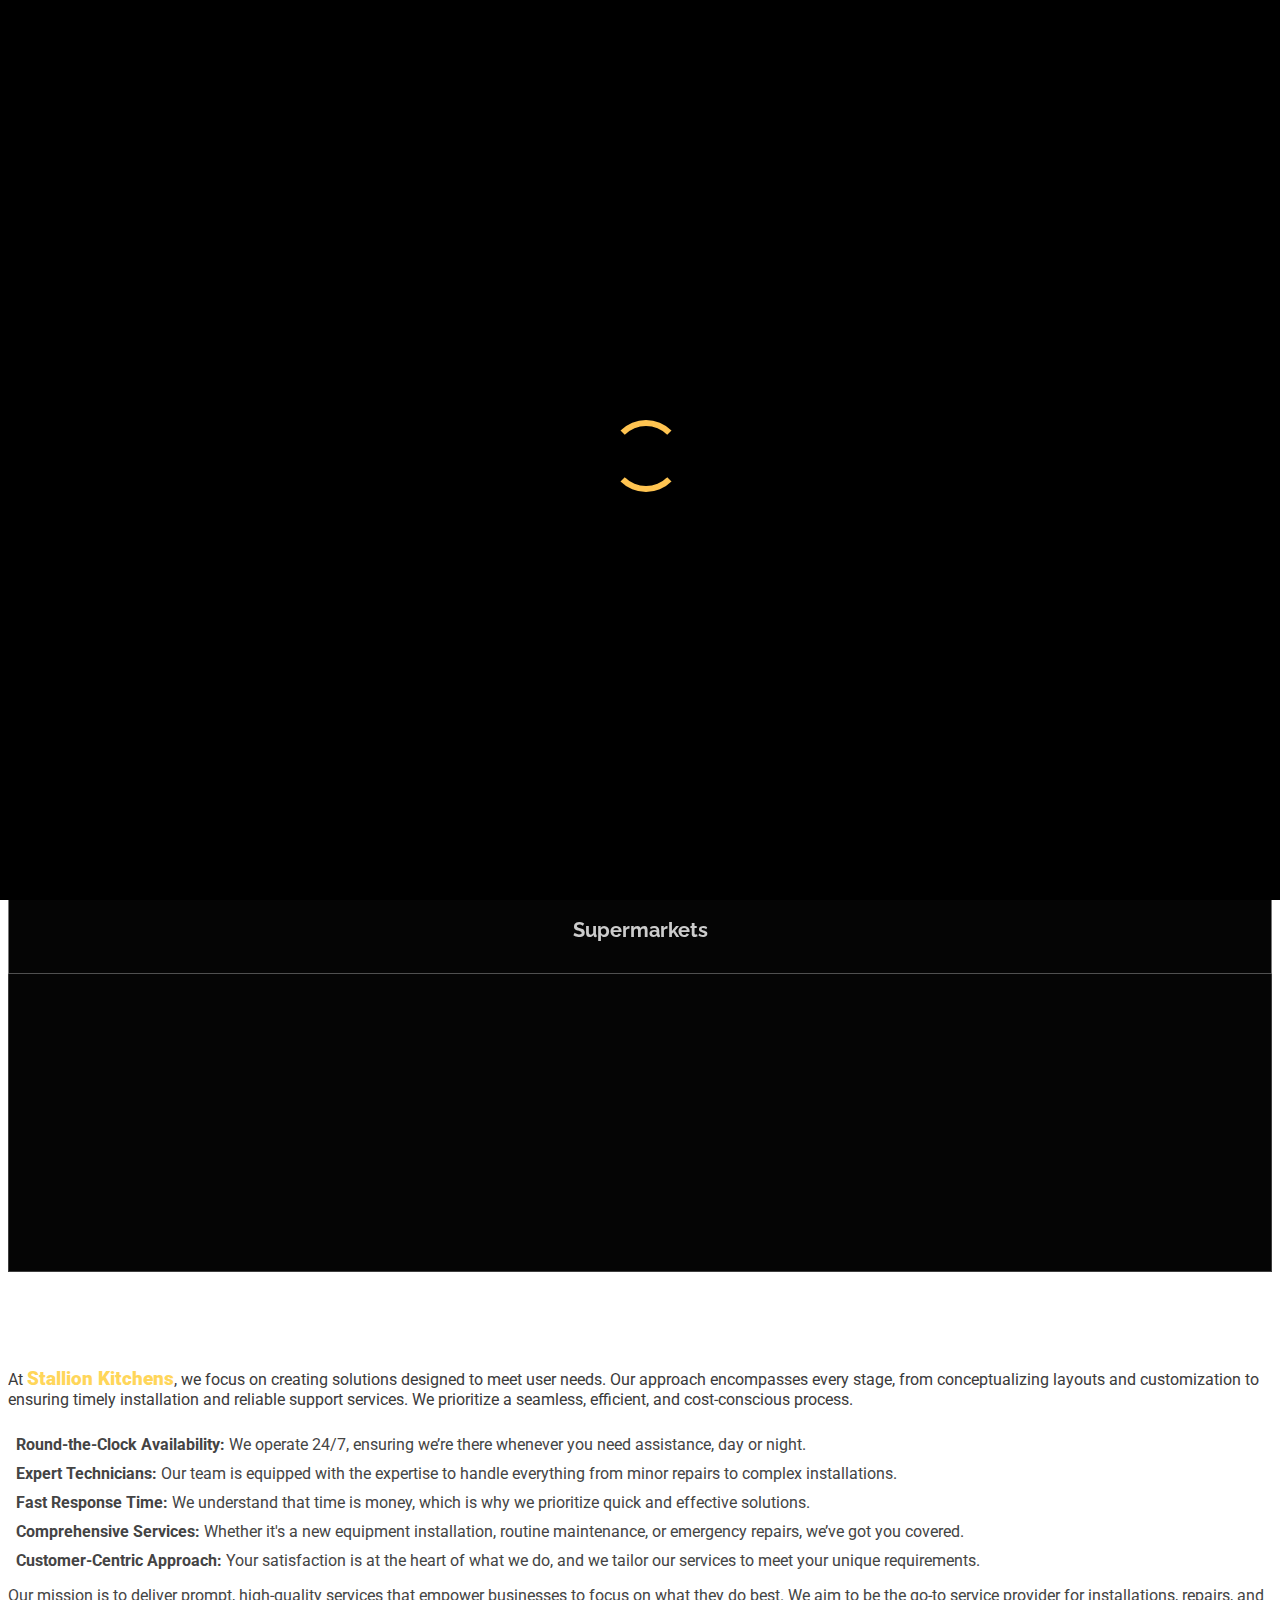
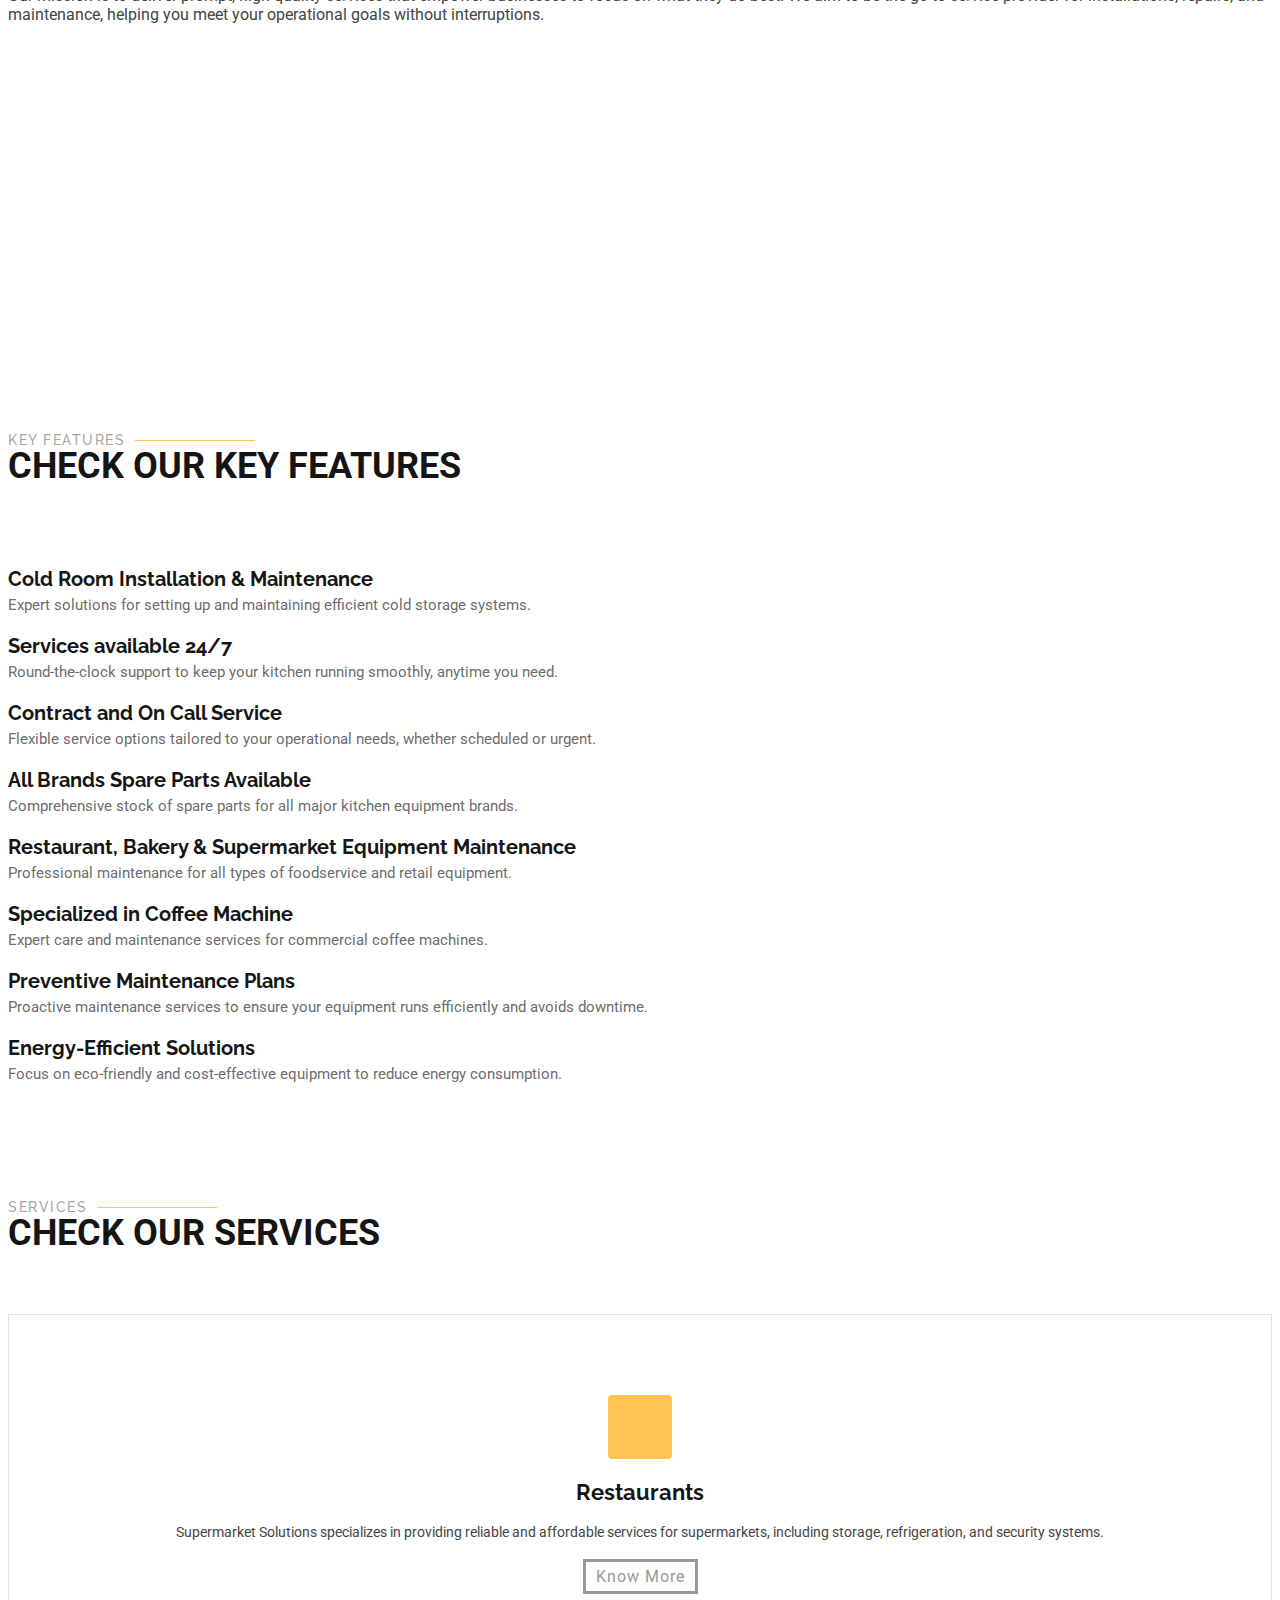
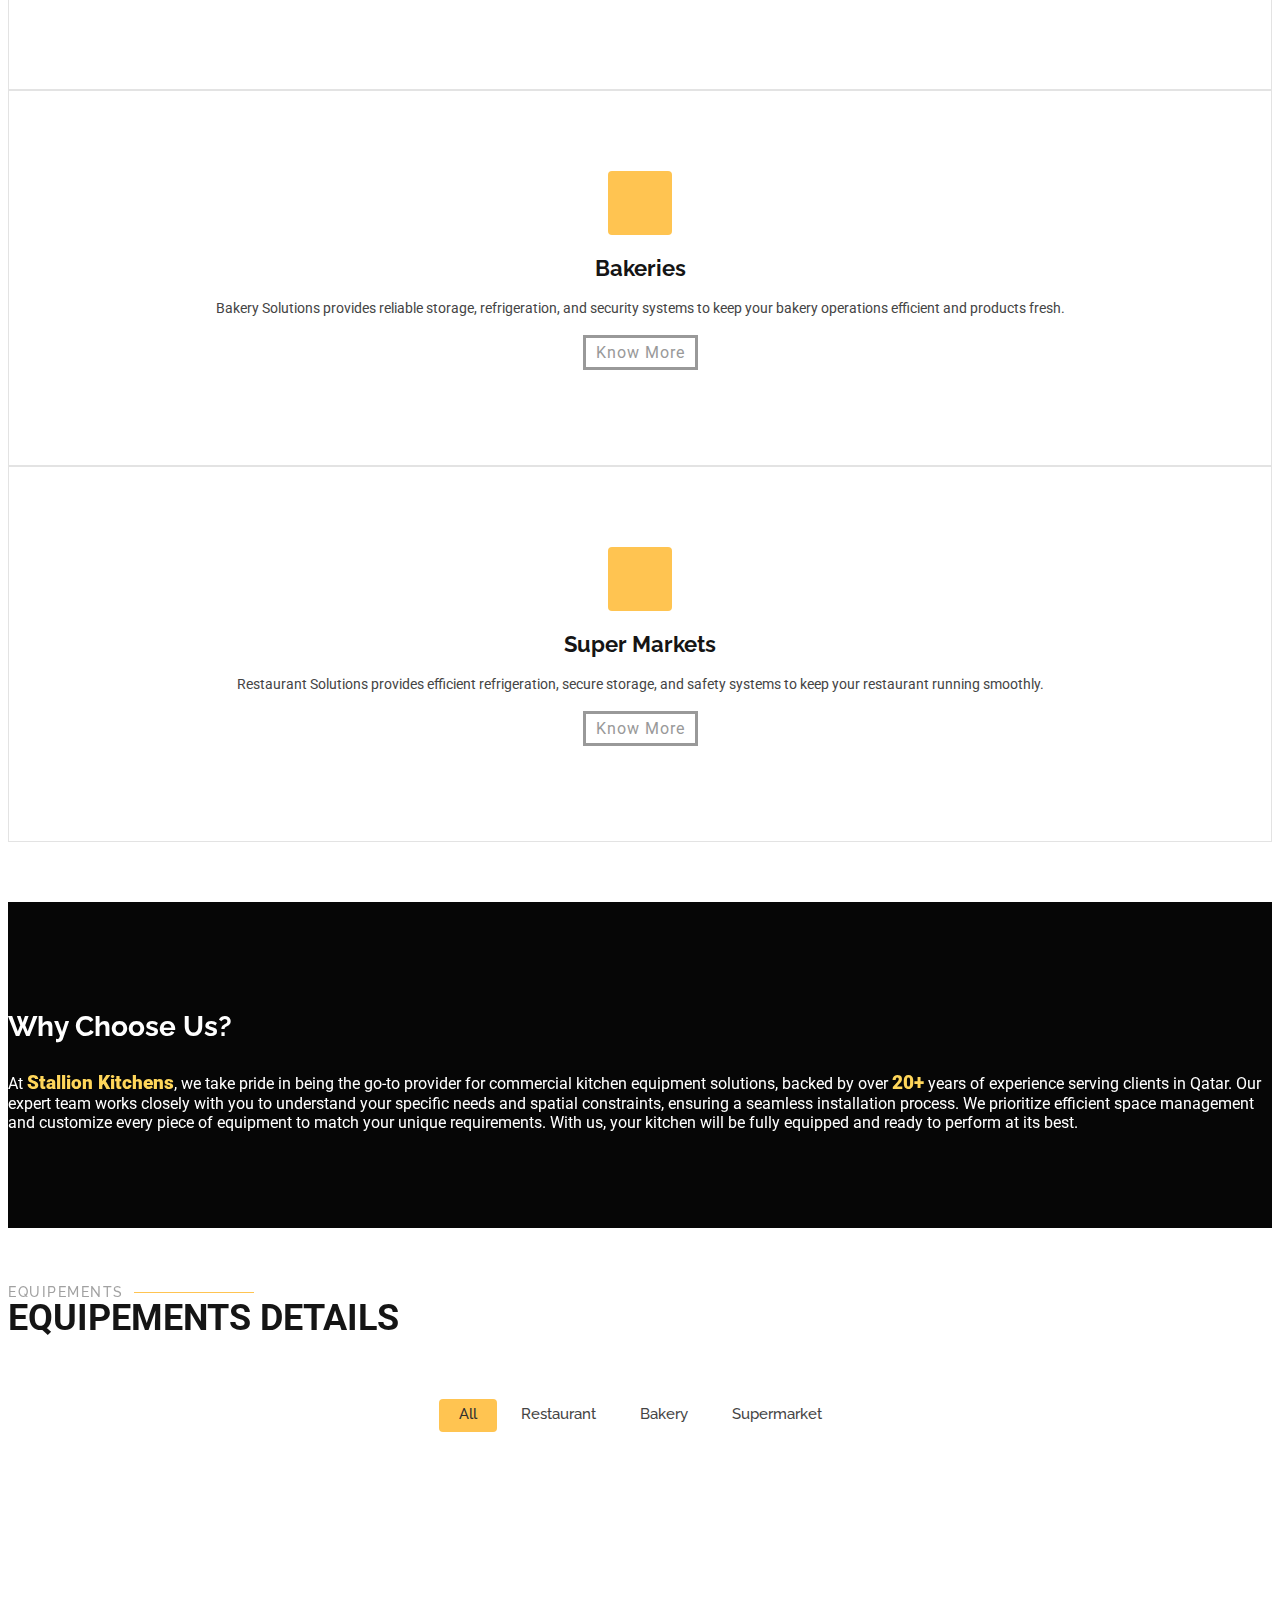
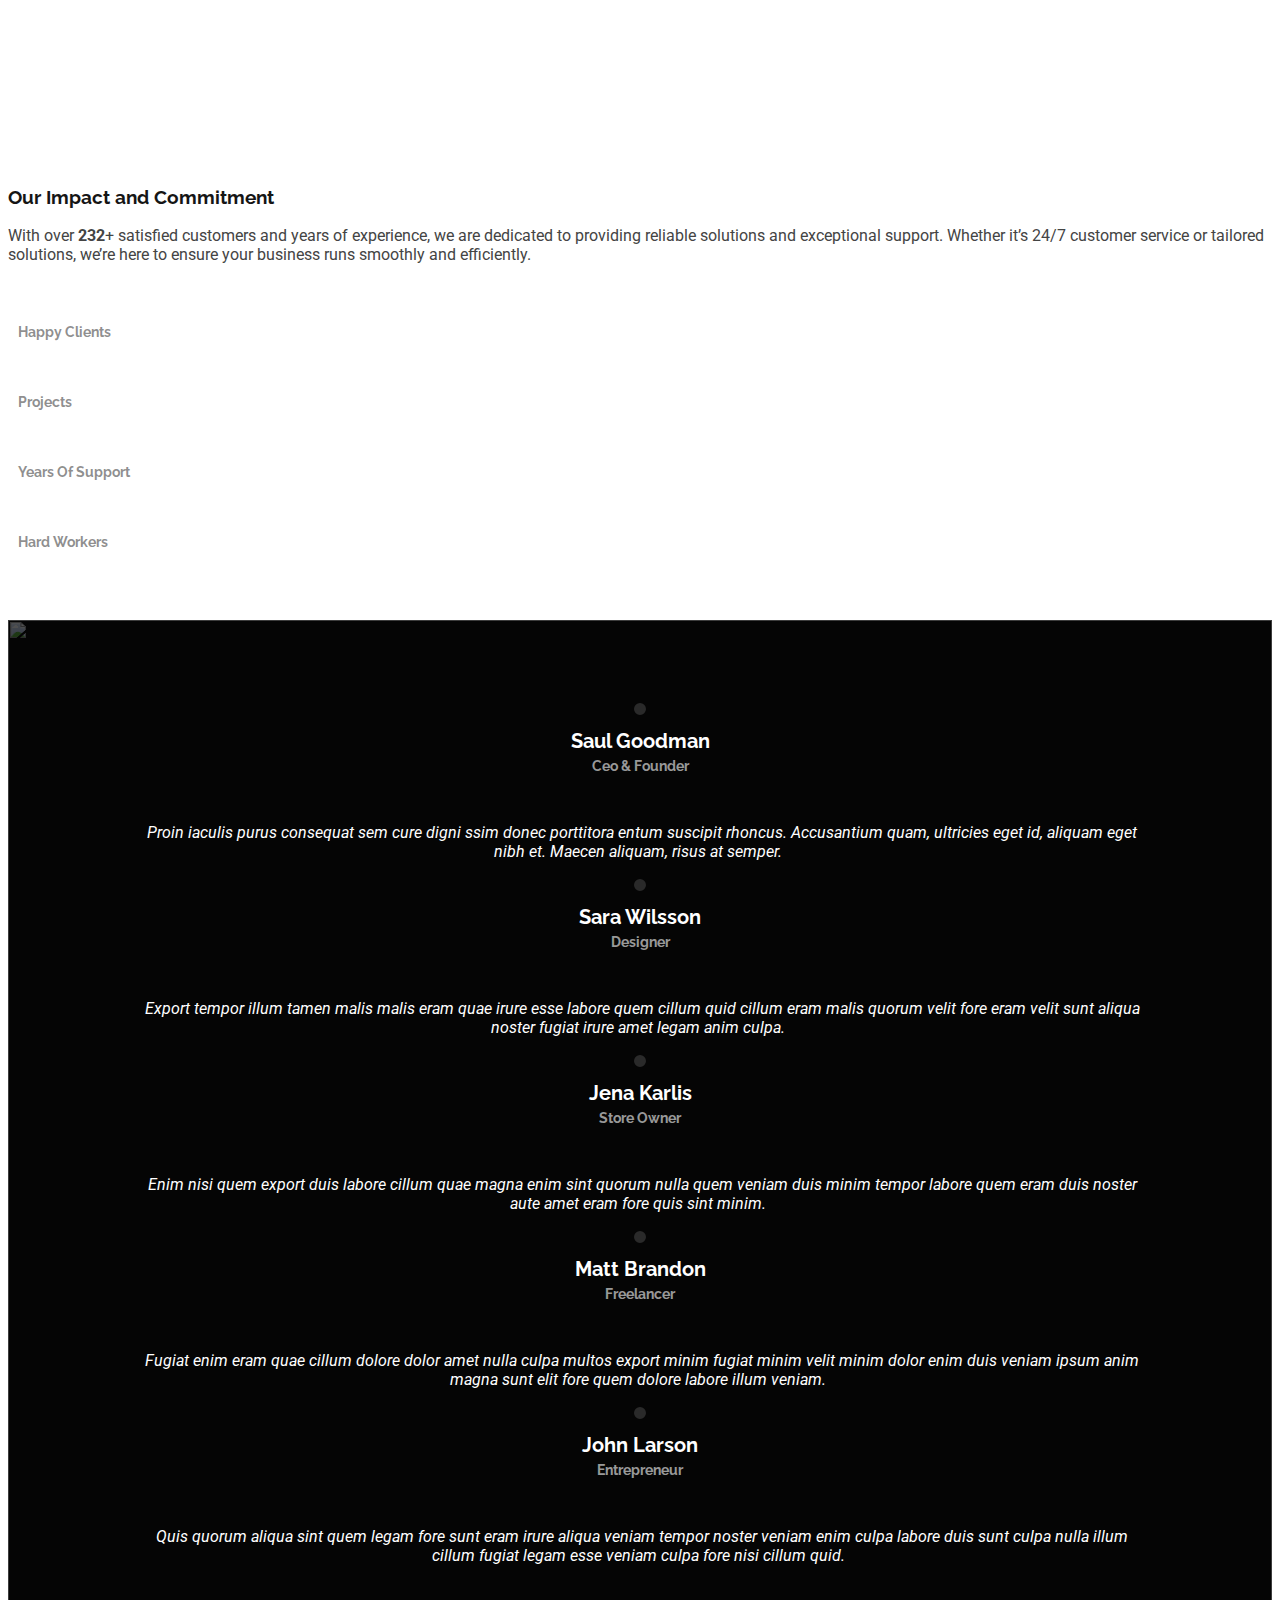
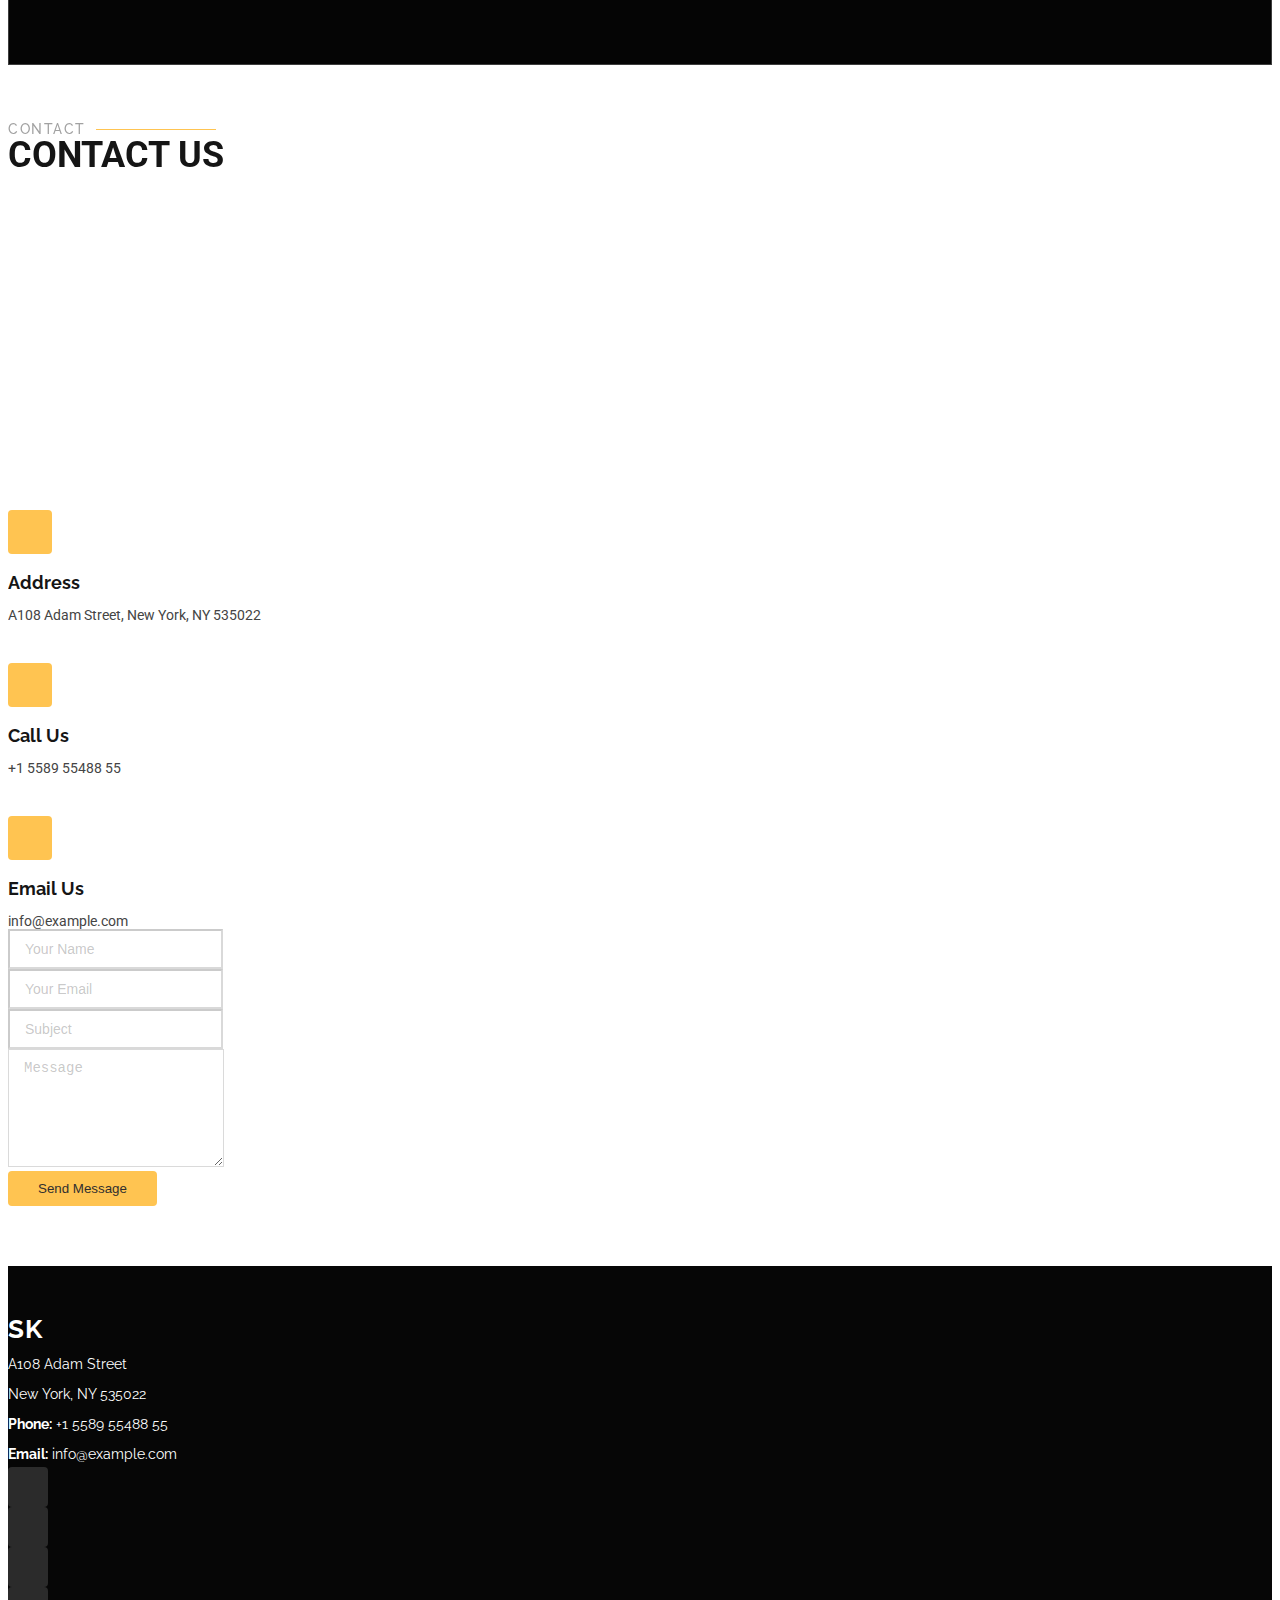
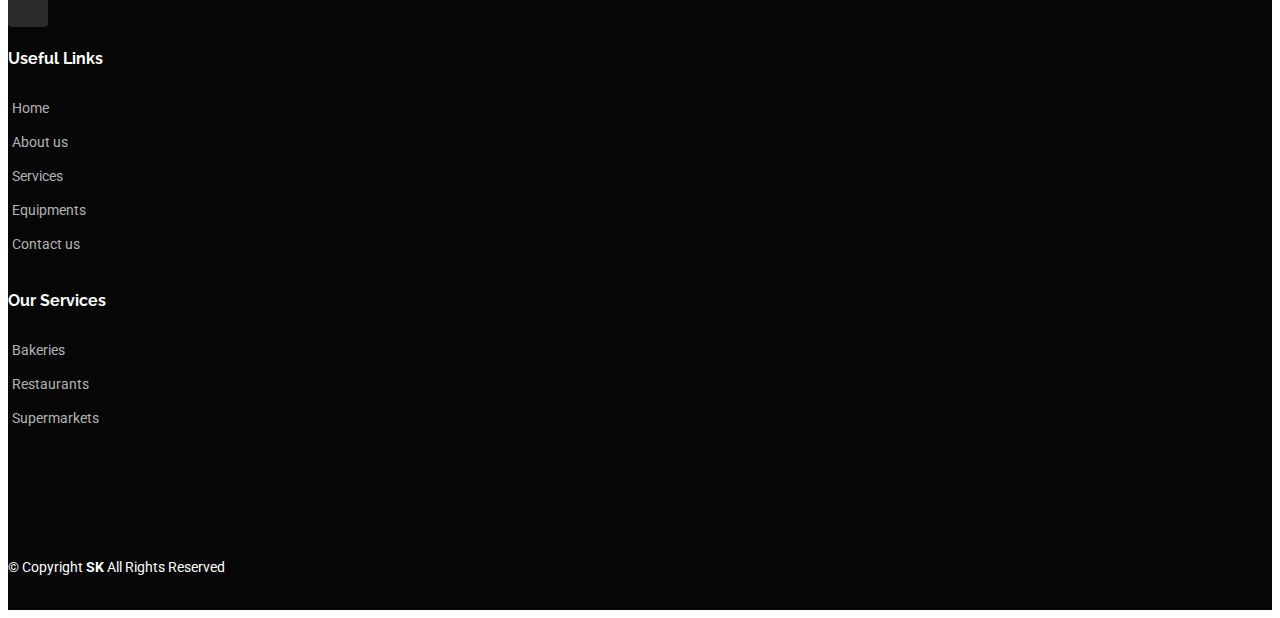
==== index.html @ 4d191124 "Add files via upload" ====
<!DOCTYPE html>
<html lang="en">

<head>
  <meta charset="utf-8">
  <meta content="width=device-width, initial-scale=1.0" name="viewport">
  <title>Stallion Kitchens</title>
  <meta name="description" content="">
  <meta name="keywords" content="">

  <!-- Favicons -->
  <link href="assets/img/sk-title-logo.png" rel="icon">
  <link href="assets/img/apple-touch-icon.png" rel="apple-touch-icon">

  <!-- Fonts -->
  <link href="https://fonts.googleapis.com" rel="preconnect">
  <link href="https://fonts.gstatic.com" rel="preconnect" crossorigin>
  <link href="https://fonts.googleapis.com/css2?family=Roboto:ital,wght@0,100;0,300;0,400;0,500;0,700;0,900;1,100;1,300;1,400;1,500;1,700;1,900&family=Poppins:ital,wght@0,100;0,200;0,300;0,400;0,500;0,600;0,700;0,800;0,900;1,100;1,200;1,300;1,400;1,500;1,600;1,700;1,800;1,900&family=Raleway:ital,wght@0,100;0,200;0,300;0,400;0,500;0,600;0,700;0,800;0,900;1,100;1,200;1,300;1,400;1,500;1,600;1,700;1,800;1,900&display=swap" rel="stylesheet">

  <!-- Vendor CSS Files -->
  <link href="assets/vendor/bootstrap/css/bootstrap.min.css" rel="stylesheet">
  <link href="assets/vendor/bootstrap-icons/bootstrap-icons.css" rel="stylesheet">
  <link href="assets/vendor/aos/aos.css" rel="stylesheet">
  <link href="assets/vendor/swiper/swiper-bundle.min.css" rel="stylesheet">
  <link href="assets/vendor/glightbox/css/glightbox.min.css" rel="stylesheet">

  <!-- Main CSS File -->
  <link href="assets/css/main.css" rel="stylesheet">

  <!-- =======================================================
  * Template Name: Gp
  * Template URL: https://bootstrapmade.com/gp-free-multipurpose-html-bootstrap-template/
  * Updated: Aug 15 2024 with Bootstrap v5.3.3
  * Author: BootstrapMade.com
  * License: https://bootstrapmade.com/license/
  ======================================================== -->
</head>

<body class="index-page">

  <header id="header" class="header d-flex align-items-center fixed-top">
    <div class="container-fluid container-xl position-relative d-flex align-items-center justify-content-between">

      <a href="index.html" class="logo d-flex align-items-center me-auto me-lg-0">
        <!-- Uncomment the line below if you also wish to use an image logo -->
        <!-- <img src="assets/img/logo.png" alt=""> -->
        <h1 class="sitename">SK</h1>
        <span>.</span>
      </a>

      <nav id="navmenu" class="navmenu">
        <ul>
          <li><a href="#home" class="active">Home<br></a></li>
          <li><a href="#about">About</a></li>
          <li><a href="#portfolio">Portfolio</a></li>
          <li><a href="#team">Team</a></li>
          <li class="dropdown"><a href="#services"><span>Services</span> <i class="bi bi-chevron-down toggle-dropdown"></i></a>
            <ul>
              <li><a href="#">Restaurants</a></li>
              <li><a href="#">Bakeries</a></li>
              <li><a href="#">Supermarkets</a></li>
            </ul>
          </li>
          <li><a href="#contact">Contact</a></li>
        </ul>
        <i class="mobile-nav-toggle d-xl-none bi bi-list"></i>
      </nav>

      <a class="btn-getstarted" href="#popup1">Get Started</a>

    </div>
  </header>

  <main class="main">

    <!-- Home Section -->
    <section id="home" class="home section dark-background">

      <img src="assets/img/equipments/restaurant/kitchen.webp" alt="" data-aos="fade-in">

      <div class="container">

        <div class="row justify-content-center text-center" data-aos="fade-up" data-aos-delay="100">
          <div class="col-xl-8 col-lg-8">
            <h2><span>Stallion Kitchens</span></h2><br>
            <p>We are a team of dedicated equipment experts, available 24x7, committed to being your trusted partner for equipment installation and services.</p>
          </div>
        </div>

        <div class="row gy-4 mt-5 justify-content-center" data-aos="fade-up" data-aos-delay="200">
          <div class="col-xl-2 col-md-4" data-aos="fade-up" data-aos-delay="300">
            <div class="icon-box">
              <i class="bi bi-shop"></i>
              <h3><a href="">Restaurants</a></h3>
            </div>
          </div>
          <div class="col-xl-2 col-md-4" data-aos="fade-up" data-aos-delay="400">
            <div class="icon-box">
              <i class="bi bi-cake2-fill"></i>
              <h3><a href="">Bakeries</a></h3>
            </div>
          </div>
          <div class="col-xl-2 col-md-4" data-aos="fade-up" data-aos-delay="500">
            <div class="icon-box">
              <i class="bi bi-cart-check"></i>
              <h3><a href="">Supermarkets</a></h3>
            </div>
          </div>
          <!-- <div class="col-xl-2 col-md-4" data-aos="fade-up" data-aos-delay="600"> -->
            <!-- <div class="icon-box"> -->
              <!-- <i class="bi bi-card-list"></i> -->
              <!-- <h3><a href="">Magni Dolores</a></h3> -->
            <!-- </div> -->
          <!-- </div> -->
          <!-- <div class="col-xl-2 col-md-4" data-aos="fade-up" data-aos-delay="700"> -->
            <!-- <div class="icon-box"> -->
              <!-- <i class="bi bi-gem"></i> -->
              <!-- <h3><a href="">Nemos Enimade</a></h3> -->
            <!-- </div> -->
          <!-- </div> -->
        </div>

      </div>

    </section><!-- /Home Section -->

    <!-- About Section -->
    <section id="about" class="about section">

      <div class="container" data-aos="fade-up" data-aos-delay="100">

        <div class="row gy-4">
          <div class="col-lg-6 order-1 order-lg-2">
            <img src="assets/img/sk-aboutt.jpg" class="img-fluid" alt="">
          </div>
          <div class="col-lg-6 order-2 order-lg-1 content">
            <!-- <h3>Voluptatem dignissimos provident</h3> -->
            <p class="fst-italic">
              At <b style="color:#FFD65A;font-weight: 900;"><big>Stallion Kitchens</big></b>, we focus on creating solutions designed to meet user needs. 
			  Our approach encompasses every stage, from conceptualizing layouts and customization to ensuring timely installation 
			  and reliable support services. We prioritize a seamless, efficient, and cost-conscious process.
            </p>
            <ul>
              <li><i class="bi bi-check2-all"></i> <span><b>Round-the-Clock Availability:</b> We operate 24/7, ensuring we’re there whenever you need assistance, day or night.</span></li>
              <li><i class="bi bi-check2-all"></i> <span><b>Expert Technicians:</b> Our team is equipped with the expertise to handle everything from minor repairs to complex installations.</span></li>
              <li><i class="bi bi-check2-all"></i> <span><b>Fast Response Time:</b> We understand that time is money, which is why we prioritize quick and effective solutions.</span></li>
              <li><i class="bi bi-check2-all"></i> <span><b>Comprehensive Services:</b> Whether it's a new equipment installation, routine maintenance, or emergency repairs, we’ve got you covered.</span></li>
              <li><i class="bi bi-check2-all"></i> <span><b>Customer-Centric Approach:</b> Your satisfaction is at the heart of what we do, and we tailor our services to meet your unique requirements.</span></li>
            </ul>
            <p>
              Our mission is to deliver prompt, high-quality services that empower businesses to focus on what they do best. 
			  We aim to be the go-to service provider for installations, repairs, and maintenance, 
			  helping you meet your operational goals without interruptions.
            </p>
          </div>
        </div>

      </div>

    </section><!-- /About Section -->

    <!-- Clients Section -->
    <section id="clients" class="clients section">

      <div class="container" data-aos="fade-up" data-aos-delay="100">

        <div class="swiper init-swiper">
          <script type="application/json" class="swiper-config">
            {
              "loop": true,
              "speed": 600,
              "autoplay": {
                "delay": 5000
              },
              "slidesPerView": "auto",
              "pagination": {
                "el": ".swiper-pagination",
                "type": "bullets",
                "clickable": true
              },
              "breakpoints": {
                "320": {
                  "slidesPerView": 2,
                  "spaceBetween": 40
                },
                "480": {
                  "slidesPerView": 3,
                  "spaceBetween": 60
                },
                "640": {
                  "slidesPerView": 4,
                  "spaceBetween": 80
                },
                "992": {
                  "slidesPerView": 6,
                  "spaceBetween": 120
                }
              }
            }
          </script>
          <div class="swiper-wrapper align-items-center">
            <div class="swiper-slide"><img src="assets/img/clients/client-1.png" class="img-fluid" alt=""></div>
            <div class="swiper-slide"><img src="assets/img/clients/client-2.png" class="img-fluid" alt=""></div>
            <div class="swiper-slide"><img src="assets/img/clients/client-3.png" class="img-fluid" alt=""></div>
            <div class="swiper-slide"><img src="assets/img/clients/client-4.png" class="img-fluid" alt=""></div>
            <div class="swiper-slide"><img src="assets/img/clients/client-5.png" class="img-fluid" alt=""></div>
            <div class="swiper-slide"><img src="assets/img/clients/client-6.png" class="img-fluid" alt=""></div>
            <div class="swiper-slide"><img src="assets/img/clients/client-7.png" class="img-fluid" alt=""></div>
            <div class="swiper-slide"><img src="assets/img/clients/client-8.png" class="img-fluid" alt=""></div>
          </div>
          <div class="swiper-pagination"></div>
        </div>

      </div>

    </section><!-- /Clients Section -->

    <!-- Features Section -->
    <section id="features" class="features section">

		<!-- Section Title -->
      <div class="container section-title" data-aos="fade-up">
        <h2>Key Features</h2>
        <p>Check our Key Features</p>
      </div><!-- End Section Title -->
	  
      <div class="container">

        <div class="row gy-4">
          <!-- <div class="features-image col-lg-6" data-aos="fade-up" data-aos-delay="100"><img src="assets/img/features-bg.jpg" alt=""></div> -->
          <div class="col-lg-6">

            <div class="features-item d-flex ps-0 ps-lg-3 pt-4 pt-lg-0" data-aos="fade-up" data-aos-delay="200">
              <i class="bi bi-snow flex-shrink-0"></i>
              <div>
                <h4>Cold Room Installation & Maintenance</h4>
                <p>Expert solutions for setting up and maintaining efficient cold storage systems.</p>
              </div>
            </div><!-- End Features Item-->

            <div class="features-item d-flex mt-5 ps-0 ps-lg-3" data-aos="fade-up" data-aos-delay="300">
              <i class="bi bi-clock flex-shrink-0"></i>
              <div>
                <h4>Services available 24/7</h4>
                <p>Round-the-clock support to keep your kitchen running smoothly, anytime you need.</p>
              </div>
            </div><!-- End Features Item-->

            <div class="features-item d-flex mt-5 ps-0 ps-lg-3" data-aos="fade-up" data-aos-delay="400">
              <i class="bi bi-telephone flex-shrink-0"></i>
              <div>
                <h4>Contract and On Call Service</h4>
                <p>Flexible service options tailored to your operational needs, whether scheduled or urgent.</p>
              </div>
            </div><!-- End Features Item-->

            <div class="features-item d-flex mt-5 ps-0 ps-lg-3" data-aos="fade-up" data-aos-delay="500">
              <i class="bi bi-tools flex-shrink-0"></i>
              <div>
                <h4>All Brands Spare Parts Available</h4>
                <p>Comprehensive stock of spare parts for all major kitchen equipment brands.</p>
              </div>
            </div><!-- End Features Item-->

          </div>
		  <div class="col-lg-6">

            <div class="features-item d-flex ps-0 ps-lg-3 pt-4 pt-lg-0" data-aos="fade-up" data-aos-delay="200">
              <i class="bi bi-shop flex-shrink-0"></i>
              <div>
                <h4>Restaurant, Bakery & Supermarket Equipment Maintenance</h4>
                <p>Professional maintenance for all types of foodservice and retail equipment.</p>
              </div>
            </div><!-- End Features Item-->

            <div class="features-item d-flex mt-5 ps-0 ps-lg-3" data-aos="fade-up" data-aos-delay="300">
              <i class="bi bi-cup flex-shrink-0"></i>
              <div>
                <h4>Specialized in Coffee Machine</h4>
                <p>Expert care and maintenance services for commercial coffee machines.</p>
              </div>
            </div><!-- End Features Item-->

            <div class="features-item d-flex mt-5 ps-0 ps-lg-3" data-aos="fade-up" data-aos-delay="400">
              <i class="bi bi-shield-check flex-shrink-0"></i>
              <div>
                <h4>Preventive Maintenance Plans</h4>
                <p>Proactive maintenance services to ensure your equipment runs efficiently and avoids downtime.</p>
              </div>
            </div><!-- End Features Item-->

            <div class="features-item d-flex mt-5 ps-0 ps-lg-3" data-aos="fade-up" data-aos-delay="500">
              <i class="bi bi-battery flex-shrink-0"></i>
              <div>
                <h4>Energy-Efficient Solutions</h4>
                <p>Focus on eco-friendly and cost-effective equipment to reduce energy consumption.</p>
              </div>
            </div><!-- End Features Item-->

          </div>
        </div>

      </div>

    </section><!-- /Features Section -->

    <!-- Services Section -->
    <section id="services" class="services section">

      <!-- Section Title -->
      <div class="container section-title" data-aos="fade-up">
        <h2>Services</h2>
        <p>Check our Services</p>
      </div><!-- End Section Title -->

      <div class="container">

        <div class="row gy-4">

          <div class="col-lg-4 col-md-6" data-aos="fade-up" data-aos-delay="100">
            <div class="service-item position-relative">
              <div class="icon">
                <i class="bi bi-shop"></i>
              </div>
              <a href="service-details.html" class="stretched-link">
                <h3>Restaurants</h3>
              </a>
              <p>Supermarket Solutions specializes in providing reliable and affordable services for supermarkets,
			  including storage, refrigeration, and security systems.</p>
			  <span class="btn-read-more">Know More</span>
            </div>
          </div><!-- End Service Item -->

          <div class="col-lg-4 col-md-6" data-aos="fade-up" data-aos-delay="200">
            <div class="service-item position-relative">
              <div class="icon">
                <i class="bi bi-cake2-fill"></i>
              </div>
              <a href="service-details.html" class="stretched-link">
                <h3>Bakeries</h3>
              </a>
              <p>Bakery Solutions provides reliable storage, refrigeration, and security systems 
				to keep your bakery operations efficient and products fresh.</p>
			  <span class="btn-read-more">Know More</span>
            </div>
          </div><!-- End Service Item -->

          <div class="col-lg-4 col-md-6" data-aos="fade-up" data-aos-delay="300">
            <div class="service-item position-relative">
              <div class="icon">
                <i class="bi bi-cart-check"></i>
              </div>
              <a href="service-details.html" class="stretched-link">
                <h3>Super Markets</h3>
              </a>
              <p>
					Restaurant Solutions provides efficient refrigeration, secure storage,
					and safety systems to keep your restaurant running smoothly.
			  </p>
			  <span class="btn-read-more">Know More</span>
            </div>
          </div><!-- End Service Item --> 

        </div>

      </div>

    </section><!-- /Services Section -->

    <!-- Call To Action Section -->
    <section id="call-to-action" class="call-to-action section dark-background">

      <img src="assets/img/cta-bg.jpg" alt="">

      <div class="container">
        <div class="row justify-content-center" data-aos="zoom-in" data-aos-delay="100">
          <div class="col-xl-10">
            <div class="text-center">
              <h3>Why Choose Us?</h3>
              <p>
				At <b style="color:#FFD65A;font-weight: 900;"><big>Stallion Kitchens</big></b>, 
				we take pride in being the go-to provider for commercial kitchen equipment solutions, 
				backed by over <b style="color:#FFD65A;font-weight: 900;"><big>20+</big></b> years of experience serving clients in Qatar. 
				Our expert team works closely with you to understand your specific needs and spatial constraints, 
				ensuring a seamless installation process. 
				We prioritize efficient space management and customize every piece of equipment to match your unique requirements. 
				With us, your kitchen will be fully equipped and ready to perform at its best.
			  </p>
              <!-- <a class="cta-btn" href="#">Call To Action</a> -->
            </div>
          </div>
        </div>
      </div>

    </section><!-- /Call To Action Section -->

    <!-- Portfolio Section -->
    <section id="portfolio" class="portfolio section">

      <!-- Section Title -->
      <div class="container section-title" data-aos="fade-up">
        <h2>Equipements</h2>
        <p>Equipements Details</p>
      </div><!-- End Section Title -->

      <div class="container">

        <div class="isotope-layout" data-default-filter="*" data-layout="masonry" data-sort="original-order">

          <ul class="portfolio-filters isotope-filters" data-aos="fade-up" data-aos-delay="100">
            <li data-filter="*" class="filter-active">All</li>
            <li data-filter=".filter-restaurant">Restaurant</li>
            <li data-filter=".filter-bakery">Bakery</li>
            <li data-filter=".filter-supermarket">Supermarket</li>
          </ul><!-- End Portfolio Filters -->

          <div class="row gy-4 isotope-container" data-aos="fade-up" data-aos-delay="200">

            <div class="col-lg-4 col-md-6 portfolio-item isotope-item filter-bakery">
              <img src="assets/img/equipments/ice-cream-machine.webp" class="img-fluid" alt="">
              <div class="portfolio-info">
                <h4>Ice Cream Machine</h4>
                <!-- <p>Lorem ipsum, dolor sit</p> -->
                <a href="assets/img/equipments/ice-cream-machine.webp" title="Ice Cream Machine" data-gallery="portfolio-gallery-bakery" class="glightbox preview-link"><i class="bi bi-zoom-in"></i></a>
                <a href="portfolio-details.html" title="More Details" class="details-link"><i class="bi bi-link-45deg"></i></a>
              </div>
            </div><!-- End Portfolio Item -->

            <div class="col-lg-4 col-md-6 portfolio-item isotope-item filter-supermarket">
              <img src="assets/img/equipments/walk-in-chillar-cold-room.jpg" class="img-fluid" alt="">
              <div class="portfolio-info">
                <h4>Walk-in C hillar Cold Room</h4>
                <a href="assets/img/equipments/walk-in-chillar-cold-room.jpg" title="Walk-in C hillar Cold Room" data-gallery="portfolio-gallery-supermarket" class="glightbox preview-link"><i class="bi bi-zoom-in"></i></a>
                <a href="portfolio-details.html" title="More Details" class="details-link"><i class="bi bi-link-45deg"></i></a>
              </div>
            </div><!-- End Portfolio Item -->

            <div class="col-lg-4 col-md-6 portfolio-item isotope-item filter-branding">
              <img src="assets/img/equipments/restaurant/deep-fryer.jpg" class="img-fluid" alt="">
              <div class="portfolio-info">
                <h4>Deep Fryer</h4>
                <a href="assets/img/equipments/restaurant/deep-fryer.jpg" title="Deep Fryer" data-gallery="portfolio-gallery-branding" class="glightbox preview-link"><i class="bi bi-zoom-in"></i></a>
                <a href="portfolio-details.html" title="More Details" class="details-link"><i class="bi bi-link-45deg"></i></a>
              </div>
            </div><!-- End Portfolio Item -->

            <div class="col-lg-4 col-md-6 portfolio-item isotope-item filter-bakery">
              <img src="assets/img/equipments/bakery/coffee-machine.jpg" class="img-fluid" alt="">
              <div class="portfolio-info">
                <h4>Coffee Machine</h4>
                <a href="assets/img/equipments/bakery/coffee-machine.jpg" title="Coffee Machine" data-gallery="portfolio-gallery-bakery" class="glightbox preview-link"><i class="bi bi-zoom-in"></i></a>
                <a href="portfolio-details.html" title="More Details" class="details-link"><i class="bi bi-link-45deg"></i></a>
              </div>
            </div><!-- End Portfolio Item -->

            <div class="col-lg-4 col-md-6 portfolio-item isotope-item filter-restaurant">
              <img src="assets/img/equipments/restaurant/cooking-range.webp" class="img-fluid" alt="">
              <div class="portfolio-info">
                <h4>Cooking Range</h4>
                <a href="assets/img/equipments/restaurant/cooking-range.webp" title="Cooking Range" data-gallery="portfolio-gallery-restaurant" class="glightbox preview-link"><i class="bi bi-zoom-in"></i></a>
                <a href="portfolio-details.html" title="More Details" class="details-link"><i class="bi bi-link-45deg"></i></a>
              </div>
            </div><!-- End Portfolio Item -->

            <div class="col-lg-4 col-md-6 portfolio-item isotope-item filter-supermarket">
              <img src="assets/img/equipments/supermarket/chiller.jpg" class="img-fluid" alt="">
              <div class="portfolio-info">
                <h4>Chiller</h4>
                <a href="assets/img/equipments/supermarket/chiller.jpg" title="Chiller" data-gallery="portfolio-gallery-supermarket" class="glightbox preview-link"><i class="bi bi-zoom-in"></i></a>
                <a href="portfolio-details.html" title="More Details" class="details-link"><i class="bi bi-link-45deg"></i></a>
              </div>
            </div><!-- End Portfolio Item -->

            <div class="col-lg-4 col-md-6 portfolio-item isotope-item filter-restaurant">
              <img src="assets/img/equipments/restaurant/hot-plate.jpeg" class="img-fluid" alt="">
              <div class="portfolio-info">
                <h4>Hot Plate</h4>
                <a href="assets/img/equipments/restaurant/hot-plate.jpeg" title="Hot Plate" data-gallery="portfolio-gallery-restaurant" class="glightbox preview-link"><i class="bi bi-zoom-in"></i></a>
                <a href="portfolio-details.html" title="More Details" class="details-link"><i class="bi bi-link-45deg"></i></a>
              </div>
            </div><!-- End Portfolio Item -->

            <div class="col-lg-4 col-md-6 portfolio-item isotope-item filter-restaurant">
              <img src="assets/img/equipments/restaurant/bainmarie.webp" class="img-fluid" alt="">
              <div class="portfolio-info">
                <h4>Bainmarie</h4>
                <a href="assets/img/equipments/restaurant/bainmarie.webp" title="Bainmarie" data-gallery="portfolio-gallery-restaurant" class="glightbox preview-link"><i class="bi bi-zoom-in"></i></a>
                <a href="portfolio-details.html" title="More Details" class="details-link"><i class="bi bi-link-45deg"></i></a>
              </div>
            </div><!-- End Portfolio Item -->

            <div class="col-lg-4 col-md-6 portfolio-item isotope-item filter-restaurant">
              <img src="assets/img/equipments/restaurant/dish-washer.webp" class="img-fluid" alt="">
              <div class="portfolio-info">
                <h4>Dish Washer</h4>
                <a href="assets/img/equipments/restaurant/dish-washer.webp" title="Dish Washer" data-gallery="portfolio-gallery-restaurant" class="glightbox preview-link"><i class="bi bi-zoom-in"></i></a>
                <a href="portfolio-details.html" title="More Details" class="details-link"><i class="bi bi-link-45deg"></i></a>
              </div>
            </div><!-- End Portfolio Item -->

          </div><!-- End Portfolio Container -->

        </div>

      </div>

    </section><!-- /Portfolio Section -->

    <!-- Stats Section -->
    <section id="stats" class="stats section">

      <div class="container" data-aos="fade-up" data-aos-delay="100">

        <div class="row gy-4 align-items-center justify-content-between">

          <div class="col-lg-5">
            <img src="assets/img/happy-client.jpg" alt="" class="img-fluid">
          </div>

          <div class="col-lg-6">

            <h3 class="fw-bold fs-2 mb-3">Our Impact and Commitment</h3>
            <p>
              With over <strong>232</strong>+ satisfied customers and years of experience, we are dedicated to providing reliable solutions 
			  and exceptional support. Whether it’s 24/7 customer service or tailored solutions, 
			  we’re here to ensure your business runs smoothly and efficiently.
            </p>

            <div class="row gy-4">

              <div class="col-lg-6">
                <div class="stats-item d-flex">
                  <i class="bi bi-emoji-smile flex-shrink-0"></i>
                  <div>
                    <span data-purecounter-start="0" data-purecounter-end="232" data-purecounter-duration="1" class="purecounter"></span>
                    <p><strong>Happy Clients</strong></p>
                  </div>
                </div>
              </div><!-- End Stats Item -->

              <div class="col-lg-6">
                <div class="stats-item d-flex">
                  <i class="bi bi-journal-richtext flex-shrink-0"></i>
                  <div>
                    <span data-purecounter-start="0" data-purecounter-end="521" data-purecounter-duration="1" class="purecounter"></span>
                    <p><strong>Projects</strong></p>
                  </div>
                </div>
              </div><!-- End Stats Item -->

              <div class="col-lg-6">
                <div class="stats-item d-flex">
                  <i class="bi bi-headset flex-shrink-0"></i>
                  <div>
                    <span data-purecounter-start="0" data-purecounter-end="10" data-purecounter-duration="1" class="purecounter"></span>
                    <p><strong>Years Of Support</strong></p>
                  </div>
                </div>
              </div><!-- End Stats Item -->

              <div class="col-lg-6">
                <div class="stats-item d-flex">
                  <i class="bi bi-people flex-shrink-0"></i>
                  <div>
                    <span data-purecounter-start="0" data-purecounter-end="32" data-purecounter-duration="1" class="purecounter"></span>
                    <p><strong>Hard Workers</strong></p>
                  </div>
                </div>
              </div><!-- End Stats Item -->

            </div>

          </div>

        </div>

      </div>

    </section><!-- /Stats Section -->

    <!-- Testimonials Section -->
    <section id="testimonials" class="testimonials section dark-background">

      <img src="assets/img/testimonials-bg.jpg" class="testimonials-bg" alt="">

      <div class="container" data-aos="fade-up" data-aos-delay="100">

        <div class="swiper init-swiper">
          <script type="application/json" class="swiper-config">
            {
              "loop": true,
              "speed": 600,
              "autoplay": {
                "delay": 5000
              },
              "slidesPerView": "auto",
              "pagination": {
                "el": ".swiper-pagination",
                "type": "bullets",
                "clickable": true
              }
            }
          </script>
          <div class="swiper-wrapper">

            <div class="swiper-slide">
              <div class="testimonial-item">
                <img src="assets/img/testimonials/testimonials-1.jpg" class="testimonial-img" alt="">
                <h3>Saul Goodman</h3>
                <h4>Ceo &amp; Founder</h4>
                <div class="stars">
                  <i class="bi bi-star-fill"></i><i class="bi bi-star-fill"></i><i class="bi bi-star-fill"></i><i class="bi bi-star-fill"></i><i class="bi bi-star-fill"></i>
                </div>
                <p>
                  <i class="bi bi-quote quote-icon-left"></i>
                  <span>Proin iaculis purus consequat sem cure digni ssim donec porttitora entum suscipit rhoncus. Accusantium quam, ultricies eget id, aliquam eget nibh et. Maecen aliquam, risus at semper.</span>
                  <i class="bi bi-quote quote-icon-right"></i>
                </p>
              </div>
            </div><!-- End testimonial item -->

            <div class="swiper-slide">
              <div class="testimonial-item">
                <img src="assets/img/testimonials/testimonials-2.jpg" class="testimonial-img" alt="">
                <h3>Sara Wilsson</h3>
                <h4>Designer</h4>
                <div class="stars">
                  <i class="bi bi-star-fill"></i><i class="bi bi-star-fill"></i><i class="bi bi-star-fill"></i><i class="bi bi-star-fill"></i><i class="bi bi-star-fill"></i>
                </div>
                <p>
                  <i class="bi bi-quote quote-icon-left"></i>
                  <span>Export tempor illum tamen malis malis eram quae irure esse labore quem cillum quid cillum eram malis quorum velit fore eram velit sunt aliqua noster fugiat irure amet legam anim culpa.</span>
                  <i class="bi bi-quote quote-icon-right"></i>
                </p>
              </div>
            </div><!-- End testimonial item -->

            <div class="swiper-slide">
              <div class="testimonial-item">
                <img src="assets/img/testimonials/testimonials-3.jpg" class="testimonial-img" alt="">
                <h3>Jena Karlis</h3>
                <h4>Store Owner</h4>
                <div class="stars">
                  <i class="bi bi-star-fill"></i><i class="bi bi-star-fill"></i><i class="bi bi-star-fill"></i><i class="bi bi-star-fill"></i><i class="bi bi-star-fill"></i>
                </div>
                <p>
                  <i class="bi bi-quote quote-icon-left"></i>
                  <span>Enim nisi quem export duis labore cillum quae magna enim sint quorum nulla quem veniam duis minim tempor labore quem eram duis noster aute amet eram fore quis sint minim.</span>
                  <i class="bi bi-quote quote-icon-right"></i>
                </p>
              </div>
            </div><!-- End testimonial item -->

            <div class="swiper-slide">
              <div class="testimonial-item">
                <img src="assets/img/testimonials/testimonials-4.jpg" class="testimonial-img" alt="">
                <h3>Matt Brandon</h3>
                <h4>Freelancer</h4>
                <div class="stars">
                  <i class="bi bi-star-fill"></i><i class="bi bi-star-fill"></i><i class="bi bi-star-fill"></i><i class="bi bi-star-fill"></i><i class="bi bi-star-fill"></i>
                </div>
                <p>
                  <i class="bi bi-quote quote-icon-left"></i>
                  <span>Fugiat enim eram quae cillum dolore dolor amet nulla culpa multos export minim fugiat minim velit minim dolor enim duis veniam ipsum anim magna sunt elit fore quem dolore labore illum veniam.</span>
                  <i class="bi bi-quote quote-icon-right"></i>
                </p>
              </div>
            </div><!-- End testimonial item -->

            <div class="swiper-slide">
              <div class="testimonial-item">
                <img src="assets/img/testimonials/testimonials-5.jpg" class="testimonial-img" alt="">
                <h3>John Larson</h3>
                <h4>Entrepreneur</h4>
                <div class="stars">
                  <i class="bi bi-star-fill"></i><i class="bi bi-star-fill"></i><i class="bi bi-star-fill"></i><i class="bi bi-star-fill"></i><i class="bi bi-star-fill"></i>
                </div>
                <p>
                  <i class="bi bi-quote quote-icon-left"></i>
                  <span>Quis quorum aliqua sint quem legam fore sunt eram irure aliqua veniam tempor noster veniam enim culpa labore duis sunt culpa nulla illum cillum fugiat legam esse veniam culpa fore nisi cillum quid.</span>
                  <i class="bi bi-quote quote-icon-right"></i>
                </p>
              </div>
            </div><!-- End testimonial item -->

          </div>
          <div class="swiper-pagination"></div>
        </div>

      </div>

    </section><!-- /Testimonials Section -->

    <!-- <!-- Team Section --> 
    <!-- <section id="team" class="team section"> -->

      <!-- <!-- Section Title --> 
      <!-- <div class="container section-title" data-aos="fade-up"> -->
        <!-- <h2>Team</h2> -->
        <!-- <p>our Team</p> -->
      <!-- </div><!-- End Section Title --> 

      <!-- <div class="container"> -->

        <!-- <div class="row gy-4"> -->

          <!-- <div class="col-lg-3 col-md-6 d-flex align-items-stretch" data-aos="fade-up" data-aos-delay="100"> -->
            <!-- <div class="team-member"> -->
              <!-- <div class="member-img"> -->
                <!-- <img src="assets/img/team/team-1.jpg" class="img-fluid" alt=""> -->
                <!-- <div class="social"> -->
                  <!-- <a href=""><i class="bi bi-twitter-x"></i></a> -->
                  <!-- <a href=""><i class="bi bi-facebook"></i></a> -->
                  <!-- <a href=""><i class="bi bi-instagram"></i></a> -->
                  <!-- <a href=""><i class="bi bi-linkedin"></i></a> -->
                <!-- </div> -->
              <!-- </div> -->
              <!-- <div class="member-info"> -->
                <!-- <h4>Walter White</h4> -->
                <!-- <span>Chief Executive Officer</span> -->
              <!-- </div> -->
            <!-- </div> -->
          <!-- </div><!-- End Team Member --> 

          <!-- <div class="col-lg-3 col-md-6 d-flex align-items-stretch" data-aos="fade-up" data-aos-delay="200"> -->
            <!-- <div class="team-member"> -->
              <!-- <div class="member-img"> -->
                <!-- <img src="assets/img/team/team-2.jpg" class="img-fluid" alt=""> -->
                <!-- <div class="social"> -->
                  <!-- <a href=""><i class="bi bi-twitter-x"></i></a> -->
                  <!-- <a href=""><i class="bi bi-facebook"></i></a> -->
                  <!-- <a href=""><i class="bi bi-instagram"></i></a> -->
                  <!-- <a href=""><i class="bi bi-linkedin"></i></a> -->
                <!-- </div> -->
              <!-- </div> -->
              <!-- <div class="member-info"> -->
                <!-- <h4>Sarah Jhonson</h4> -->
                <!-- <span>Product Manager</span> -->
              <!-- </div> -->
            <!-- </div> -->
          <!-- </div><!-- End Team Member --> 

          <!-- <div class="col-lg-3 col-md-6 d-flex align-items-stretch" data-aos="fade-up" data-aos-delay="300"> -->
            <!-- <div class="team-member"> -->
              <!-- <div class="member-img"> -->
                <!-- <img src="assets/img/team/team-3.jpg" class="img-fluid" alt=""> -->
                <!-- <div class="social"> -->
                  <!-- <a href=""><i class="bi bi-twitter-x"></i></a> -->
                  <!-- <a href=""><i class="bi bi-facebook"></i></a> -->
                  <!-- <a href=""><i class="bi bi-instagram"></i></a> -->
                  <!-- <a href=""><i class="bi bi-linkedin"></i></a> -->
                <!-- </div> -->
              <!-- </div> -->
              <!-- <div class="member-info"> -->
                <!-- <h4>William Anderson</h4> -->
                <!-- <span>CTO</span> -->
              <!-- </div> -->
            <!-- </div> -->
          <!-- </div><!-- End Team Member --> 

          <!-- <div class="col-lg-3 col-md-6 d-flex align-items-stretch" data-aos="fade-up" data-aos-delay="400"> -->
            <!-- <div class="team-member"> -->
              <!-- <div class="member-img"> -->
                <!-- <img src="assets/img/team/team-4.jpg" class="img-fluid" alt=""> -->
                <!-- <div class="social"> -->
                  <!-- <a href=""><i class="bi bi-twitter-x"></i></a> -->
                  <!-- <a href=""><i class="bi bi-facebook"></i></a> -->
                  <!-- <a href=""><i class="bi bi-instagram"></i></a> -->
                  <!-- <a href=""><i class="bi bi-linkedin"></i></a> -->
                <!-- </div> -->
              <!-- </div> -->
              <!-- <div class="member-info"> -->
                <!-- <h4>Amanda Jepson</h4> -->
                <!-- <span>Accountant</span> -->
              <!-- </div> -->
            <!-- </div> -->
          <!-- </div><!-- End Team Member --> 

        <!-- </div> -->

      <!-- </div> -->

    <!-- </section><!-- /Team Section --> 

    <!-- Contact Section -->
    <section id="contact" class="contact section">

      <!-- Section Title -->
      <div class="container section-title" data-aos="fade-up">
        <h2>Contact</h2>
        <p>Contact Us</p>
      </div><!-- End Section Title -->

      <div class="container" data-aos="fade-up" data-aos-delay="100">

        <div class="mb-4" data-aos="fade-up" data-aos-delay="200">
          <iframe style="border:0; width: 100%; height: 270px;" src="https://www.google.com/maps/embed?pb=!1m14!1m8!1m3!1d48389.78314118045!2d-74.006138!3d40.710059!3m2!1i1024!2i768!4f13.1!3m3!1m2!1s0x89c25a22a3bda30d%3A0xb89d1fe6bc499443!2sDowntown%20Conference%20Center!5e0!3m2!1sen!2sus!4v1676961268712!5m2!1sen!2sus" frameborder="0" allowfullscreen="" loading="lazy" referrerpolicy="no-referrer-when-downgrade"></iframe>
        </div><!-- End Google Maps -->

        <div class="row gy-4">

          <div class="col-lg-4">
            <div class="info-item d-flex" data-aos="fade-up" data-aos-delay="300">
              <i class="bi bi-geo-alt flex-shrink-0"></i>
              <div>
                <h3>Address</h3>
                <p>A108 Adam Street, New York, NY 535022</p>
              </div>
            </div><!-- End Info Item -->

            <div class="info-item d-flex" data-aos="fade-up" data-aos-delay="400">
              <i class="bi bi-telephone flex-shrink-0"></i>
              <div>
                <h3>Call Us</h3>
                <p>+1 5589 55488 55</p>
              </div>
            </div><!-- End Info Item -->

            <div class="info-item d-flex" data-aos="fade-up" data-aos-delay="500">
              <i class="bi bi-envelope flex-shrink-0"></i>
              <div>
                <h3>Email Us</h3>
                <p>info@example.com</p>
              </div>
            </div><!-- End Info Item -->

          </div>

          <div class="col-lg-8">
            <form action="forms/contact.php" method="post" class="php-email-form" data-aos="fade-up" data-aos-delay="200">
              <div class="row gy-4">

                <div class="col-md-6">
                  <input type="text" name="name" class="form-control" placeholder="Your Name" required="">
                </div>

                <div class="col-md-6 ">
                  <input type="email" class="form-control" name="email" placeholder="Your Email" required="">
                </div>

                <div class="col-md-12">
                  <input type="text" class="form-control" name="subject" placeholder="Subject" required="">
                </div>

                <div class="col-md-12">
                  <textarea class="form-control" name="message" rows="6" placeholder="Message" required=""></textarea>
                </div>

                <div class="col-md-12 text-center">
                  <div class="loading">Loading</div>
                  <div class="error-message"></div>
                  <div class="sent-message">Your message has been sent. Thank you!</div>

                  <button type="submit">Send Message</button>
                </div>

              </div>
            </form>
          </div><!-- End Contact Form -->

        </div>

      </div>

    </section><!-- /Contact Section -->

  </main>

  <footer id="footer" class="footer dark-background">

    <div class="footer-top">
      <div class="container">
        <div class="row gy-4">
          <div class="col-lg-4 col-md-6 footer-about">
            <a href="index.html" class="logo d-flex align-items-center">
              <span class="sitename">SK</span>
            </a>
            <div class="footer-contact pt-3">
              <p>A108 Adam Street</p>
              <p>New York, NY 535022</p>
              <p class="mt-3"><strong>Phone:</strong> <span>+1 5589 55488 55</span></p>
              <p><strong>Email:</strong> <span>info@example.com</span></p>
            </div>
            <div class="social-links d-flex mt-4">
              <a href=""><i class="bi bi-twitter-x"></i></a>
              <a href=""><i class="bi bi-facebook"></i></a>
              <a href=""><i class="bi bi-instagram"></i></a>
              <a href=""><i class="bi bi-linkedin"></i></a>
            </div>
          </div>

          <div class="col-lg-2 col-md-3 footer-links">
            <h4>Useful Links</h4>
            <ul>
              <li><i class="bi bi-chevron-right"></i> <a href="#"> Home</a></li>
              <li><i class="bi bi-chevron-right"></i> <a href="#"> About us</a></li>
              <li><i class="bi bi-chevron-right"></i> <a href="#"> Services</a></li>
              <li><i class="bi bi-chevron-right"></i> <a href="#"> Equipments</a></li>
              <li><i class="bi bi-chevron-right"></i> <a href="#"> Contact us</a></li>
            </ul>
          </div>

          <div class="col-lg-2 col-md-3 footer-links">
            <h4>Our Services</h4>
            <ul>
              <li><i class="bi bi-chevron-right"></i> <a href="#"> Bakeries</a></li>
              <li><i class="bi bi-chevron-right"></i> <a href="#"> Restaurants</a></li>
              <li><i class="bi bi-chevron-right"></i> <a href="#"> Supermarkets</a></li>
            </ul>
          </div>

          

        </div>
      </div>
    </div>

    <div class="copyright">
      <div class="container text-center">
        <p>© <span>Copyright</span> <strong class="px-1 sitename">SK</strong> <span>All Rights Reserved</span></p>
        <div class="credits">
          <!-- All the links in the footer should remain intact. -->
          <!-- You can delete the links only if you've purchased the pro version. -->
          <!-- Licensing information: https://bootstrapmade.com/license/ -->
          <!-- Purchase the pro version with working PHP/AJAX contact form: [buy-url] -->
          <!-- Designed by <a href="https://bootstrapmade.com/">BootstrapMade</a> Distributed by <a href="https://themewagon.com">ThemeWagon</a> -->
        </div>
      </div>
    </div>

  </footer>
  
  <!-- Scroll Top -->
  <a href="#" id="scroll-top" class="scroll-top d-flex align-items-center justify-content-center"><i class="bi bi-arrow-up-short"></i></a>

  <!-- Preloader -->
  <div id="preloader"></div>

  <!-- Vendor JS Files -->
  <script src="assets/vendor/bootstrap/js/bootstrap.bundle.min.js"></script>
  <script src="assets/vendor/php-email-form/validate.js"></script>
  <script src="assets/vendor/aos/aos.js"></script>
  <script src="assets/vendor/swiper/swiper-bundle.min.js"></script>
  <script src="assets/vendor/glightbox/js/glightbox.min.js"></script>
  <script src="assets/vendor/imagesloaded/imagesloaded.pkgd.min.js"></script>
  <script src="assets/vendor/isotope-layout/isotope.pkgd.min.js"></script>
  <script src="assets/vendor/purecounter/purecounter_vanilla.js"></script>

  <!-- Main JS File -->
  <script src="assets/js/main.js"></script>

</body>

</html>
---- assets/css/main.css ----
/**
* Template Name: Gp
* Template URL: https://bootstrapmade.com/gp-free-multipurpose-html-bootstrap-template/
* Updated: Aug 15 2024 with Bootstrap v5.3.3
* Author: BootstrapMade.com
* License: https://bootstrapmade.com/license/
*/

/*--------------------------------------------------------------
# Font & Color Variables
# Help: https://bootstrapmade.com/color-system/
--------------------------------------------------------------*/
/* Fonts */
:root {
  --default-font: "Roboto",  system-ui, -apple-system, "Segoe UI", Roboto, "Helvetica Neue", Arial, "Noto Sans", "Liberation Sans", sans-serif, "Apple Color Emoji", "Segoe UI Emoji", "Segoe UI Symbol", "Noto Color Emoji";
  --heading-font: "Raleway",  sans-serif;
  --nav-font: "Poppins",  sans-serif;
}

/* Global Colors - The following color variables are used throughout the website. Updating them here will change the color scheme of the entire website */
:root {
  --background-color: #ffffff; /* Background color for the entire website, including individual sections */
  --default-color: #444444; /* Default color used for the majority of the text content across the entire website */
  --heading-color: #151515; /* Color for headings, subheadings and title throughout the website */
  --accent-color: #ffc451; /* Accent color that represents your brand on the website. It's used for buttons, links, and other elements that need to stand out */
  --surface-color: #ffffff; /* The surface color is used as a background of boxed elements within sections, such as cards, icon boxes, or other elements that require a visual separation from the global background. */
  --contrast-color: #312f2f; /* Contrast color for text, ensuring readability against backgrounds of accent, heading, or default colors. */
}

/* Nav Menu Colors - The following color variables are used specifically for the navigation menu. They are separate from the global colors to allow for more customization options */
:root {
  --nav-color: rgba(255, 255, 255, 0.905);  /* The default color of the main navmenu links */
  --nav-hover-color: #ffc451; /* Applied to main navmenu links when they are hovered over or active */
  --nav-mobile-background-color: #ffffff; /* Used as the background color for mobile navigation menu */
  --nav-dropdown-background-color: #ffffff; /* Used as the background color for dropdown items that appear when hovering over primary navigation items */
  --nav-dropdown-color: #212529; /* Used for navigation links of the dropdown items in the navigation menu. */
  --nav-dropdown-hover-color: #ffc451; /* Similar to --nav-hover-color, this color is applied to dropdown navigation links when they are hovered over. */
}

/* Color Presets - These classes override global colors when applied to any section or element, providing reuse of the sam color scheme. */

.light-background {
  --background-color: #f9f9f9;
  --surface-color: #ffffff;
}

.dark-background {
  --background-color: #060606;
  --default-color: #ffffff;
  --heading-color: #ffffff;
  --surface-color: #252525;
  --contrast-color: #2a2727;
}

/* Smooth scroll */
:root {
  scroll-behavior: smooth;
}

/*--------------------------------------------------------------
# General Styling & Shared Classes
--------------------------------------------------------------*/
body {
  color: var(--default-color);
  background-color: var(--background-color);
  font-family: var(--default-font);
}

a {
  color: var(--accent-color);
  text-decoration: none;
  transition: 0.3s;
}

a:hover {
  color: color-mix(in srgb, var(--accent-color), transparent 25%);
  text-decoration: none;
}

h1,
h2,
h3,
h4,
h5,
h6 {
  color: var(--heading-color);
  font-family: var(--heading-font);
}

/* PHP Email Form Messages
------------------------------*/
.php-email-form .error-message {
  display: none;
  background: #df1529;
  color: #ffffff;
  text-align: left;
  padding: 15px;
  margin-bottom: 24px;
  font-weight: 600;
}

.php-email-form .sent-message {
  display: none;
  color: #ffffff;
  background: #059652;
  text-align: center;
  padding: 15px;
  margin-bottom: 24px;
  font-weight: 600;
}

.php-email-form .loading {
  display: none;
  background: var(--surface-color);
  text-align: center;
  padding: 15px;
  margin-bottom: 24px;
}

.php-email-form .loading:before {
  content: "";
  display: inline-block;
  border-radius: 50%;
  width: 24px;
  height: 24px;
  margin: 0 10px -6px 0;
  border: 3px solid var(--accent-color);
  border-top-color: var(--surface-color);
  animation: php-email-form-loading 1s linear infinite;
}

@keyframes php-email-form-loading {
  0% {
    transform: rotate(0deg);
  }

  100% {
    transform: rotate(360deg);
  }
}

/*--------------------------------------------------------------
# Global Header
--------------------------------------------------------------*/
.header {
  --background-color: rgba(0, 0, 0, 0.8);
  --heading-color: #ffffff;
  --contrast-color: #ffffff;
  color: var(--default-color);
  background-color: var(--background-color);
  padding: 10px 0;
  transition: all 0.5s;
  z-index: 997;
}

.header .logo {
  line-height: 1;
}

.header .logo img {
  max-height: 36px;
  margin-right: 8px;
}

.header .logo h1 {
  font-size: 32px;
  margin: 0;
  font-weight: 700;
  color: var(--heading-color);
}

.header .logo span {
  color: var(--accent-color);
  font-size: 32px;
}

.header .btn-getstarted,
.header .btn-getstarted:focus {
  color: var(--contrast-color);
  font-size: 14px;
  padding: 8px 30px;
  margin: 0 0 0 30px;
  border-radius: 4px;
  transition: 0.3s;
  border: 2px solid var(--accent-color);
}

.header .btn-getstarted:hover,
.header .btn-getstarted:focus:hover {
  color: var(--default-color);
  background: var(--accent-color);
}

@media (max-width: 1200px) {
  .header .logo {
    order: 1;
  }

  .header .btn-getstarted {
    order: 2;
    margin: 0 15px 0 0;
    padding: 6px 15px;
  }

  .header .navmenu {
    order: 3;
  }
}

.scrolled .header {
  box-shadow: 0px 0 18px rgba(0, 0, 0, 0.1);
}

/* Index Page Header
------------------------------*/
.index-page .header {
  --background-color: rgba(0, 0, 0, 0);
}

/* Index Page Header on Scroll
------------------------------*/
.index-page.scrolled .header {
  --background-color: rgba(0, 0, 0, 0.8);
}

/*--------------------------------------------------------------
# Navigation Menu
--------------------------------------------------------------*/
/* Navmenu - Desktop */
@media (min-width: 1200px) {
  .navmenu {
    padding: 0;
  }

  .navmenu ul {
    margin: 0;
    padding: 0;
    display: flex;
    list-style: none;
    align-items: center;
  }

  .navmenu li {
    position: relative;
  }

  .navmenu a,
  .navmenu a:focus {
    color: var(--nav-color);
    padding: 18px 15px;
    font-size: 16px;
    font-family: var(--nav-font);
    font-weight: 400;
    display: flex;
    align-items: center;
    justify-content: space-between;
    white-space: nowrap;
    transition: 0.3s;
  }

  .navmenu a i,
  .navmenu a:focus i {
    font-size: 12px;
    line-height: 0;
    margin-left: 5px;
    transition: 0.3s;
  }

  .navmenu li:last-child a {
    padding-right: 0;
  }

  .navmenu li:hover>a,
  .navmenu .active,
  .navmenu .active:focus {
    color: var(--nav-hover-color);
  }

  .navmenu .dropdown ul {
    margin: 0;
    padding: 10px 0;
    background: var(--nav-dropdown-background-color);
    display: block;
    position: absolute;
    visibility: hidden;
    left: 14px;
    top: 130%;
    opacity: 0;
    transition: 0.3s;
    border-radius: 0;
    z-index: 99;
    box-shadow: 0px 0px 30px rgba(0, 0, 0, 0.1);
  }

  .navmenu .dropdown ul li {
    min-width: 200px;
  }

  .navmenu .dropdown ul a {
    padding: 10px 20px;
    font-size: 15px;
    text-transform: none;
    color: var(--nav-dropdown-color);
  }

  .navmenu .dropdown ul a i {
    font-size: 12px;
  }

  .navmenu .dropdown ul a:hover,
  .navmenu .dropdown ul .active:hover,
  .navmenu .dropdown ul li:hover>a {
    background-color: var(--nav-dropdown-hover-color);
  }

  .navmenu .dropdown:hover>ul {
    opacity: 1;
    top: 100%;
    visibility: visible;
  }

  .navmenu .dropdown .dropdown ul {
    top: 0;
    left: -90%;
    visibility: hidden;
  }

  .navmenu .dropdown .dropdown:hover>ul {
    opacity: 1;
    top: 0;
    left: -100%;
    visibility: visible;
  }
}

/* Navmenu - Mobile */
@media (max-width: 1199px) {
  .mobile-nav-toggle {
    color: var(--nav-color);
    font-size: 28px;
    line-height: 0;
    margin-right: 10px;
    cursor: pointer;
    transition: color 0.3s;
  }

  .navmenu {
    padding: 0;
    z-index: 9997;
  }

  .navmenu ul {
    display: none;
    list-style: none;
    position: absolute;
    inset: 60px 20px 20px 20px;
    padding: 10px 0;
    margin: 0;
    border-radius: 6px;
    background-color: var(--nav-mobile-background-color);
    overflow-y: auto;
    transition: 0.3s;
    z-index: 9998;
    box-shadow: 0px 0px 30px rgba(0, 0, 0, 0.1);
  }

  .navmenu a,
  .navmenu a:focus {
    color: var(--nav-dropdown-color);
    padding: 10px 20px;
    font-family: var(--nav-font);
    font-size: 17px;
    font-weight: 500;
    display: flex;
    align-items: center;
    justify-content: space-between;
    white-space: nowrap;
    transition: 0.3s;
  }

  .navmenu a i,
  .navmenu a:focus i {
    font-size: 12px;
    line-height: 0;
    margin-left: 5px;
    width: 30px;
    height: 30px;
    display: flex;
    align-items: center;
    justify-content: center;
    border-radius: 50%;
    transition: 0.3s;
    background-color: color-mix(in srgb, var(--accent-color), white 90%);
  }

  .navmenu a i:hover,
  .navmenu a:focus i:hover {
    background-color: color-mix(in srgb, var(--accent-color), white 90%);
  }

  .navmenu a:hover,
  .navmenu .active,
  .navmenu .active:focus {
    background-color: var(--nav-dropdown-hover-color);
  }

  .navmenu .active i,
  .navmenu .active:focus i {
    transform: rotate(180deg);
  }

  .navmenu .dropdown ul {
    position: static;
    display: none;
    z-index: 99;
    padding: 10px 0;
    margin: 10px 20px;
    background-color: var(--nav-dropdown-background-color);
    border: 1px solid color-mix(in srgb, var(--default-color), transparent 90%);
    box-shadow: none;
    transition: all 0.5s ease-in-out;
  }

  .navmenu .dropdown ul ul {
    background-color: rgba(33, 37, 41, 0.1);
  }

  .navmenu .dropdown>.dropdown-active {
    display: block;
    background-color: rgba(33, 37, 41, 0.03);
  }

  .mobile-nav-active {
    overflow: hidden;
  }

  .mobile-nav-active .mobile-nav-toggle {
    color: #fff;
    position: absolute;
    font-size: 32px;
    top: 15px;
    right: 15px;
    margin-right: 0;
    z-index: 9999;
  }

  .mobile-nav-active .navmenu {
    position: fixed;
    overflow: hidden;
    inset: 0;
    background: rgba(33, 37, 41, 0.8);
    transition: 0.3s;
  }

  .mobile-nav-active .navmenu>ul {
    display: block;
  }
}

/*--------------------------------------------------------------
# Global Footer
--------------------------------------------------------------*/
.footer {
  color: var(--default-color);
  background-color: var(--background-color);
  font-size: 14px;
  position: relative;
}

.footer .footer-top {
  padding: 50px 0;
  background-color: color-mix(in srgb, var(--footer-background-color) 90%, white 10%);
}

.footer .footer-about .logo {
  line-height: 1;
  margin-bottom: 10px;
}

.footer .footer-about .logo img {
  max-height: 40px;
  margin-right: 6px;
}

.footer .footer-about .logo span {
  font-size: 26px;
  font-weight: 700;
  letter-spacing: 1px;
  font-family: var(--heading-font);
  color: var(--heading-color);
}

.footer .footer-about p {
  font-size: 14px;
  font-family: var(--heading-font);
}

.footer .social-links a {
  color: color-mix(in srgb, var(--default-color), transparent 30%);
  background-color: color-mix(in srgb, var(--default-color) 5%, white 10%);
  display: flex;
  align-items: center;
  justify-content: center;
  width: 40px;
  height: 40px;
  border-radius: 4px;
  font-size: 16px;
  margin-right: 10px;
  transition: 0.3s;
}

.footer .social-links a:hover {
  color: var(--contrast-color);
  background-color: var(--accent-color);
}

.footer h4 {
  font-size: 16px;
  font-weight: bold;
  position: relative;
  padding-bottom: 12px;
}

.footer .footer-links {
  margin-bottom: 30px;
}

.footer .footer-links ul {
  list-style: none;
  padding: 0;
  margin: 0;
}

.footer .footer-links ul i {
  margin-right: 4px;
  font-size: 12px;
  line-height: 0;
  color: var(--accent-color);
}

.footer .footer-links ul li {
  padding: 10px 0;
  display: flex;
  align-items: center;
}

.footer .footer-links ul li:first-child {
  padding-top: 0;
}

.footer .footer-links ul a {
  color: color-mix(in srgb, var(--default-color), transparent 30%);
  display: inline-block;
  line-height: 1;
}

.footer .footer-links ul a:hover {
  color: var(--accent-color);
}

.footer .footer-contact p {
  margin-bottom: 5px;
}

.footer .footer-newsletter .newsletter-form {
  margin-top: 30px;
  margin-bottom: 15px;
  padding: 6px 8px;
  position: relative;
  border-radius: 4px;
  border: 1px solid color-mix(in srgb, var(--default-color), transparent 80%);
  display: flex;
  background-color: color-mix(in srgb, var(--footer-background-color) 90%, white 15%);
  transition: 0.3s;
}

.footer .footer-newsletter .newsletter-form:focus-within {
  border-color: var(--accent-color);
}

.footer .footer-newsletter .newsletter-form input[type=email] {
  border: 0;
  padding: 4px;
  width: 100%;
  background-color: color-mix(in srgb, var(--footer-background-color) 90%, white 15%);
  color: var(--default-color);
}

.footer .footer-newsletter .newsletter-form input[type=email]:focus-visible {
  outline: none;
}

.footer .footer-newsletter .newsletter-form input[type=submit] {
  border: 0;
  font-size: 16px;
  padding: 0 20px;
  margin: -7px -8px -7px 0;
  background: var(--accent-color);
  color: var(--contrast-color);
  transition: 0.3s;
  border-radius: 0 4px 4px 0;
}

.footer .footer-newsletter .newsletter-form input[type=submit]:hover {
  background: color-mix(in srgb, var(--accent-color), transparent 20%);
}

.footer .copyright {
  padding: 30px 0;
}

.footer .copyright p {
  margin-bottom: 0;
}

.footer .credits {
  margin-top: 5px;
  font-size: 13px;
}

/*--------------------------------------------------------------
# Preloader
--------------------------------------------------------------*/
#preloader {
  position: fixed;
  inset: 0;
  z-index: 999999;
  overflow: hidden;
  background: #000;
  transition: all 0.6s ease-out;
}

#preloader:before {
  content: "";
  position: fixed;
  top: calc(50% - 30px);
  left: calc(50% - 30px);
  border: 6px solid #ffffff;
  border-color: var(--accent-color) transparent var(--accent-color) transparent;
  border-radius: 50%;
  width: 60px;
  height: 60px;
  animation: animate-preloader 1.5s linear infinite;
}

@keyframes animate-preloader {
  0% {
    transform: rotate(0deg);
  }

  100% {
    transform: rotate(360deg);
  }
}

/*--------------------------------------------------------------
# Scroll Top Button
--------------------------------------------------------------*/
.scroll-top {
  position: fixed;
  visibility: hidden;
  opacity: 0;
  right: 15px;
  bottom: 15px;
  z-index: 99999;
  background-color: var(--accent-color);
  width: 40px;
  height: 40px;
  border-radius: 4px;
  transition: all 0.4s;
}

.scroll-top i {
  font-size: 24px;
  color: var(--contrast-color);
  line-height: 0;
}

.scroll-top:hover {
  background-color: color-mix(in srgb, var(--accent-color), transparent 20%);
  color: var(--contrast-color);
}

.scroll-top.active {
  visibility: visible;
  opacity: 1;
}

/*--------------------------------------------------------------
# Disable aos animation delay on mobile devices
--------------------------------------------------------------*/
@media screen and (max-width: 768px) {
  [data-aos-delay] {
    transition-delay: 0 !important;
  }
}

/*--------------------------------------------------------------
# Global Page Titles & Breadcrumbs
--------------------------------------------------------------*/
.page-title {
  color: var(--default-color);
  background-color: var(--background-color);
  position: relative;
}

.page-title .heading {
  padding: 80px 0;
  border-top: 1px solid color-mix(in srgb, var(--default-color), transparent 90%);
}

.page-title .heading h1 {
  font-size: 38px;
  font-weight: 700;
}

.page-title nav {
  background-color: color-mix(in srgb, var(--default-color), transparent 95%);
  padding: 20px 0;
}

.page-title nav ol {
  display: flex;
  flex-wrap: wrap;
  list-style: none;
  margin: 0;
  padding: 0;
  font-size: 16px;
  font-weight: 400;
}

.page-title nav ol li+li {
  padding-left: 10px;
}

.page-title nav ol li+li::before {
  content: "/";
  display: inline-block;
  padding-right: 10px;
  color: color-mix(in srgb, var(--default-color), transparent 70%);
}

/*--------------------------------------------------------------
# Global Sections
--------------------------------------------------------------*/
section,
.section {
  color: var(--default-color);
  background-color: var(--background-color);
  padding: 60px 0;
  scroll-margin-top: 80px;
  overflow: clip;
}

@media (max-width: 1199px) {

  section,
  .section {
    scroll-margin-top: 58px;
  }
}

/*--------------------------------------------------------------
# Global Section Titles
--------------------------------------------------------------*/
.section-title {
  padding-bottom: 60px;
  position: relative;
}

.section-title h2 {
  font-size: 14px;
  font-weight: 500;
  padding: 0;
  line-height: 1px;
  margin: 0;
  letter-spacing: 1.5px;
  text-transform: uppercase;
  color: color-mix(in srgb, var(--default-color), transparent 50%);
  position: relative;
}

.section-title h2::after {
  content: "";
  width: 120px;
  height: 1px;
  display: inline-block;
  background: var(--accent-color);
  margin: 4px 10px;
}

.section-title p {
  color: var(--heading-color);
  margin: 0;
  font-size: 36px;
  font-weight: 700;
  text-transform: uppercase;
}

/*--------------------------------------------------------------
# Home Section
--------------------------------------------------------------*/
.home {
  width: 100%;
  min-height: 100vh;
  position: relative;
  padding: 120px 0 80px 0;
  display: flex;
  align-items: center;
  justify-content: center;
}

.home img {
  position: absolute;
  inset: 0;
  display: block;
  width: 100%;
  height: 100%;
  object-fit: cover;
  z-index: 1;
}

.home:before {
  content: "";
  background: color-mix(in srgb, var(--background-color), transparent 30%);
  position: absolute;
  inset: 0;
  z-index: 2;
}

.home .container {
  position: relative;
  z-index: 3;
}

.home h2 {
  margin: 0;
  font-size: 56px;
  font-weight: 700;
  font-family: var(--nav-font);
}

.home h2 span {
  color: var(--accent-color);
}

.home p {
  margin: 10px 0 0 0;
  font-size: 24px;
  color: color-mix(in srgb, var(--default-color), transparent 30%);
}

.home .icon-box {
  padding: 30px 20px;
  transition: ease-in-out 0.3s;
  border: 1px solid color-mix(in srgb, var(--default-color), transparent 70%);
  height: 100%;
  text-align: center;
  display: flex;
  flex-direction: column;
  align-items: center;
  justify-content: center;
}

.home .icon-box i {
  font-size: 32px;
  line-height: 1;
  color: var(--accent-color);
}

.home .icon-box h3 {
  font-weight: 700;
  margin: 10px 0 0 0;
  padding: 0;
  line-height: 1;
  font-size: 20px;
  line-height: 26px;
}

.home .icon-box h3 a {
  color: color-mix(in srgb, var(--default-color), transparent 20%);
  transition: ease-in-out 0.3s;
}

.home .icon-box:hover {
  border-color: var(--accent-color);
}

.home .icon-box:hover h3 a {
  color: var(--accent-color);
}

@media (max-width: 768px) {
  .home h2 {
    font-size: 32px;
  }

  .home p {
    font-size: 18px;
  }
}

/*--------------------------------------------------------------
# About Section
--------------------------------------------------------------*/
.about .content h3 {
  font-size: 1.75rem;
  font-weight: 700;
}

.about .content .fst-italic {
  color: color-mix(in srgb, var(--default-color), var(--contrast-color) 50%);
}

.about .content ul {
  list-style: none;
  padding: 0;
}

.about .content ul li {
  padding: 10px 0 0 0;
  display: flex;
}

.about .content ul i {
  color: var(--accent-color);
  margin-right: 0.5rem;
  line-height: 1.2;
  font-size: 1.25rem;
}

.about .content p:last-child {
  margin-bottom: 0;
}

/*--------------------------------------------------------------
# Clients Section
--------------------------------------------------------------*/
.clients .swiper-slide img {
  opacity: 0.5;
  transition: 0.3s;
  filter: grayscale(100);
  
  width:642px;
}

.clients .swiper-slide img:hover {
  filter: none;
  opacity: 1;
}

.clients .swiper-wrapper {
  height: auto;
}

.clients .swiper-pagination {
  margin-top: 20px;
  position: relative;
}

.clients .swiper-pagination .swiper-pagination-bullet {
  width: 12px;
  height: 12px;
  opacity: 1;
  background-color: color-mix(in srgb, var(--default-color), transparent 80%);
}

.clients .swiper-pagination .swiper-pagination-bullet-active {
  background-color: var(--accent-color);
}

/*--------------------------------------------------------------
# Features Section
--------------------------------------------------------------*/
.features .features-image {
  position: relative;
  min-height: 400px;
}

.features .features-image img {
  position: absolute;
  inset: 0;
  display: block;
  width: 100%;
  height: 100%;
  object-fit: cover;
  z-index: 1;
}

.features .features-item h4 {
  font-size: 20px;
  font-weight: 700;
  margin: 0 0 5px 0;
}

.features .features-item i {
  font-size: 48px;
  color: var(--accent-color);
  margin-right: 20px;
  line-height: 0;
}

.features .features-item p {
  font-size: 15px;
  color: color-mix(in srgb, var(--default-color), transparent 20%);
  margin: 0;
}

/*--------------------------------------------------------------
# Services Section
--------------------------------------------------------------*/
.services .service-item {
  background-color: var(--surface-color);
  text-align: center;
  border: 1px solid color-mix(in srgb, var(--default-color), transparent 85%);
  padding: 80px 20px;
  height: 100%;
  transition: all ease-in-out 0.3s;
}

.services .service-item .icon {
  background: var(--accent-color);
  color: var(--contrast-color);
  margin: 0 auto;
  width: 64px;
  height: 64px;
  border-radius: 4px;
  display: flex;
  align-items: center;
  justify-content: center;
  margin-bottom: 20px;
  transition: 0.3s;
}

.services .service-item .icon i {
  font-size: 28px;
  transition: ease-in-out 0.3s;
}

.services .service-item h3 {
  font-weight: 700;
  margin: 10px 0 15px 0;
  font-size: 22px;
  transition: 0.3s;
}

.services .service-item p {
  line-height: 24px;
  font-size: 14px;
  margin-bottom: 0;
}

.services .service-item:hover {
  box-shadow: 0px 0 25px 0 rgba(0, 0, 0, 0.1);
  transform: translateY(-10px);
}

/*--------------------------------------------------------------
# Call To Action Section
--------------------------------------------------------------*/
.call-to-action {
  padding: 80px 0;
  position: relative;
  clip-path: inset(0);
}

.call-to-action img {
  position: fixed;
  top: 0;
  left: 0;
  display: block;
  width: 100%;
  height: 100%;
  object-fit: cover;
  z-index: 1;
}

.call-to-action:before {
  content: "";
  background: color-mix(in srgb, var(--background-color), transparent 50%);
  position: absolute;
  inset: 0;
  z-index: 2;
}

.call-to-action .container {
  position: relative;
  z-index: 3;
}

.call-to-action h3 {
  font-size: 28px;
  font-weight: 700;
  color: var(--default-color);
}

.call-to-action p {
  color: var(--default-color);
}

.call-to-action .cta-btn {
  font-family: var(--heading-font);
  font-weight: 500;
  font-size: 16px;
  letter-spacing: 1px;
  display: inline-block;
  padding: 12px 40px;
  border-radius: 5px;
  transition: 0.5s;
  margin: 10px;
  border: 2px solid var(--default-color);
  color: var(--default-color);
}

.call-to-action .cta-btn:hover {
  background: var(--accent-color);
  color: var(--background-color);
  border: 2px solid var(--accent-color);
}

/*--------------------------------------------------------------
# Portfolio Section
--------------------------------------------------------------*/
.portfolio .portfolio-filters {
  padding: 0;
  margin: 0 auto 20px auto;
  list-style: none;
  text-align: center;
}

.portfolio .portfolio-filters li {
  cursor: pointer;
  display: inline-block;
  padding: 8px 20px 10px 20px;
  margin: 0;
  font-size: 15px;
  font-weight: 500;
  line-height: 1;
  margin-bottom: 5px;
  border-radius: 4px;
  transition: all 0.3s ease-in-out;
  font-family: var(--heading-font);
}

.portfolio .portfolio-filters li:hover,
.portfolio .portfolio-filters li.filter-active {
  color: var(--contrast-color);
  background-color: var(--accent-color);
}

.portfolio .portfolio-filters li:first-child {
  margin-left: 0;
}

.portfolio .portfolio-filters li:last-child {
  margin-right: 0;
}

@media (max-width: 575px) {
  .portfolio .portfolio-filters li {
    font-size: 14px;
    margin: 0 0 10px 0;
  }
}

.portfolio .portfolio-item {
  position: relative;
  overflow: hidden;
}

.portfolio .portfolio-item .portfolio-info {
  opacity: 0;
  position: absolute;
  left: 12px;
  right: 12px;
  bottom: -100%;
  z-index: 3;
  transition: all ease-in-out 0.5s;
  background: color-mix(in srgb, var(--background-color), transparent 10%);
  padding: 15px;
}

.portfolio .portfolio-item .portfolio-info h4 {
  font-size: 18px;
  font-weight: 600;
  padding-right: 50px;
}

.portfolio .portfolio-item .portfolio-info p {
  color: color-mix(in srgb, var(--default-color), transparent 30%);
  font-size: 14px;
  margin-bottom: 0;
  padding-right: 50px;
}

.portfolio .portfolio-item .portfolio-info .preview-link,
.portfolio .portfolio-item .portfolio-info .details-link {
  position: absolute;
  right: 50px;
  font-size: 24px;
  top: calc(50% - 14px);
  color: color-mix(in srgb, var(--default-color), transparent 30%);
  transition: 0.3s;
  line-height: 0;
}

.portfolio .portfolio-item .portfolio-info .preview-link:hover,
.portfolio .portfolio-item .portfolio-info .details-link:hover {
  color: var(--accent-color);
}

.portfolio .portfolio-item .portfolio-info .details-link {
  right: 14px;
  font-size: 28px;
}

.portfolio .portfolio-item:hover .portfolio-info {
  opacity: 1;
  bottom: 0;
}

/*--------------------------------------------------------------
# Stats Section
--------------------------------------------------------------*/
.stats .stats-item {
  padding: 10px;
}

.stats .stats-item i {
  font-size: 44px;
  color: var(--accent-color);
  line-height: 0;
  margin-right: 15px;
}

.stats .stats-item .purecounter {
  color: var(--heading-color);
  font-size: 40px;
  display: block;
  font-weight: 700;
  line-height: 40px;
}

.stats .stats-item p {
  color: color-mix(in srgb, var(--default-color), transparent 40%);
  padding: 15px 0 0 0;
  margin: 0;
  font-family: var(--heading-font);
  font-size: 14px;
}

/*--------------------------------------------------------------
# Testimonials Section
--------------------------------------------------------------*/
.testimonials {
  padding: 80px 0;
  position: relative;
}

.testimonials:before {
  content: "";
  background: color-mix(in srgb, var(--background-color), transparent 30%);
  position: absolute;
  inset: 0;
  z-index: 2;
}

.testimonials .testimonials-bg {
  position: absolute;
  inset: 0;
  display: block;
  width: 100%;
  height: 100%;
  object-fit: cover;
  z-index: 1;
}

.testimonials .container {
  position: relative;
  z-index: 3;
}

.testimonials .testimonials-carousel,
.testimonials .testimonials-slider {
  overflow: hidden;
}

.testimonials .testimonial-item {
  text-align: center;
}

.testimonials .testimonial-item .testimonial-img {
  width: 100px;
  border-radius: 50%;
  border: 6px solid color-mix(in srgb, var(--default-color), transparent 85%);
  margin: 0 auto;
}

.testimonials .testimonial-item h3 {
  font-size: 20px;
  font-weight: bold;
  margin: 10px 0 5px 0;
}

.testimonials .testimonial-item h4 {
  font-size: 14px;
  margin: 0 0 15px 0;
  color: color-mix(in srgb, var(--default-color), transparent 40%);
}

.testimonials .testimonial-item .stars {
  margin-bottom: 15px;
}

.testimonials .testimonial-item .stars i {
  color: #ffc107;
  margin: 0 1px;
}

.testimonials .testimonial-item .quote-icon-left,
.testimonials .testimonial-item .quote-icon-right {
  color: color-mix(in srgb, var(--default-color), transparent 40%);
  font-size: 26px;
  line-height: 0;
}

.testimonials .testimonial-item .quote-icon-left {
  display: inline-block;
  left: -5px;
  position: relative;
}

.testimonials .testimonial-item .quote-icon-right {
  display: inline-block;
  right: -5px;
  position: relative;
  top: 10px;
  transform: scale(-1, -1);
}

.testimonials .testimonial-item p {
  font-style: italic;
  margin: 0 auto 15px auto;
}

.testimonials .swiper-wrapper {
  height: auto;
}

.testimonials .swiper-pagination {
  margin-top: 20px;
  position: relative;
}

.testimonials .swiper-pagination .swiper-pagination-bullet {
  width: 12px;
  height: 12px;
  background-color: color-mix(in srgb, var(--default-color), transparent 50%);
  opacity: 0.5;
}

.testimonials .swiper-pagination .swiper-pagination-bullet-active {
  background-color: var(--default-color);
  opacity: 1;
}

@media (min-width: 992px) {
  .testimonials .testimonial-item p {
    width: 80%;
  }
}

/*--------------------------------------------------------------
# Team Section
--------------------------------------------------------------*/
.team .team-member {
  background-color: var(--surface-color);
  overflow: hidden;
  border-radius: 5px;
  box-shadow: 0px 2px 15px rgba(0, 0, 0, 0.1);
  height: 100%;
}

.team .team-member .member-img {
  position: relative;
  overflow: hidden;
}

.team .team-member .social {
  position: absolute;
  left: 0;
  bottom: 30px;
  right: 0;
  opacity: 0;
  transition: ease-in-out 0.3s;
  text-align: center;
}

.team .team-member .social a {
  background: color-mix(in srgb, var(--contrast-color), transparent 25%);
  color: color-mix(in srgb, var(--default-color), transparent 20%);
  margin: 0 3px;
  border-radius: 4px;
  width: 36px;
  height: 36px;
  transition: ease-in-out 0.3s;
  display: inline-flex;
  justify-content: center;
  align-items: center;
}

.team .team-member .social a:hover {
  color: var(--contrast-color);
  background: var(--accent-color);
}

.team .team-member .social i {
  font-size: 18px;
  line-height: 0;
}

.team .team-member .member-info {
  padding: 25px 15px;
}

.team .team-member .member-info h4 {
  font-weight: 700;
  margin-bottom: 5px;
  font-size: 18px;
}

.team .team-member .member-info span {
  display: block;
  font-size: 13px;
  font-weight: 400;
  color: color-mix(in srgb, var(--default-color), transparent 40%);
}

.team .team-member:hover .social {
  opacity: 1;
  bottom: 15px;
}

/*--------------------------------------------------------------
# Contact Section
--------------------------------------------------------------*/
.contact .info-item+.info-item {
  margin-top: 40px;
}

.contact .info-item i {
  color: var(--contrast-color);
  background: var(--accent-color);
  font-size: 20px;
  width: 44px;
  height: 44px;
  display: flex;
  justify-content: center;
  align-items: center;
  border-radius: 4px;
  transition: all 0.3s ease-in-out;
  margin-right: 15px;
}

.contact .info-item h3 {
  padding: 0;
  font-size: 18px;
  font-weight: 700;
  margin-bottom: 5px;
}

.contact .info-item p {
  padding: 0;
  margin-bottom: 0;
  font-size: 14px;
}

.contact .php-email-form {
  height: 100%;
}

.contact .php-email-form input[type=text],
.contact .php-email-form input[type=email],
.contact .php-email-form textarea {
  font-size: 14px;
  padding: 10px 15px;
  box-shadow: none;
  border-radius: 0;
  color: var(--default-color);
  background-color: color-mix(in srgb, var(--background-color), transparent 50%);
  border-color: color-mix(in srgb, var(--default-color), transparent 80%);
}

.contact .php-email-form input[type=text]:focus,
.contact .php-email-form input[type=email]:focus,
.contact .php-email-form textarea:focus {
  border-color: var(--accent-color);
}

.contact .php-email-form input[type=text]::placeholder,
.contact .php-email-form input[type=email]::placeholder,
.contact .php-email-form textarea::placeholder {
  color: color-mix(in srgb, var(--default-color), transparent 70%);
}

.contact .php-email-form button[type=submit] {
  color: var(--contrast-color);
  background: var(--accent-color);
  border: 0;
  padding: 10px 30px;
  transition: 0.4s;
  border-radius: 4px;
}

.contact .php-email-form button[type=submit]:hover {
  background: color-mix(in srgb, var(--accent-color), transparent 20%);
}

/*--------------------------------------------------------------
# Portfolio Details Section
--------------------------------------------------------------*/
.portfolio-details .portfolio-details-slider img {
  width: 100%;
}

.portfolio-details .portfolio-details-slider .swiper-pagination {
  margin-top: 20px;
  position: relative;
}

.portfolio-details .portfolio-details-slider .swiper-pagination .swiper-pagination-bullet {
  width: 12px;
  height: 12px;
  background-color: color-mix(in srgb, var(--default-color), transparent 85%);
  opacity: 1;
}

.portfolio-details .portfolio-details-slider .swiper-pagination .swiper-pagination-bullet-active {
  background-color: var(--accent-color);
}

.portfolio-details .portfolio-info {
  background-color: var(--surface-color);
  padding: 30px;
  box-shadow: 0px 0 30px rgba(0, 0, 0, 0.1);
}

.portfolio-details .portfolio-info h3 {
  font-size: 22px;
  font-weight: 700;
  margin-bottom: 20px;
  padding-bottom: 20px;
  border-bottom: 1px solid color-mix(in srgb, var(--default-color), transparent 85%);
}

.portfolio-details .portfolio-info ul {
  list-style: none;
  padding: 0;
  font-size: 15px;
}

.portfolio-details .portfolio-info ul li+li {
  margin-top: 10px;
}

.portfolio-details .portfolio-description {
  padding-top: 30px;
}

.portfolio-details .portfolio-description h2 {
  font-size: 26px;
  font-weight: 700;
  margin-bottom: 20px;
}

.portfolio-details .portfolio-description p {
  padding: 0;
  color: color-mix(in srgb, var(--default-color), transparent 30%);
}

/*--------------------------------------------------------------
# Service Details Section
--------------------------------------------------------------*/
.service-details .service-box {
  background-color: var(--surface-color);
  padding: 20px;
  box-shadow: 0px 2px 20px rgba(0, 0, 0, 0.1);
}

.service-details .service-box+.service-box {
  margin-top: 30px;
}

.service-details .service-box h4 {
  font-size: 20px;
  font-weight: 700;
  border-bottom: 2px solid color-mix(in srgb, var(--default-color), transparent 92%);
  padding-bottom: 15px;
  margin-bottom: 15px;
}

.service-details .services-list {
  background-color: var(--surface-color);
}

.service-details .services-list a {
  color: color-mix(in srgb, var(--default-color), transparent 20%);
  background-color: color-mix(in srgb, var(--default-color), transparent 96%);
  display: flex;
  align-items: center;
  padding: 12px 15px;
  margin-top: 15px;
  transition: 0.3s;
}

.service-details .services-list a:first-child {
  margin-top: 0;
}

.service-details .services-list a i {
  font-size: 16px;
  margin-right: 8px;
  color: var(--accent-color);
}

.service-details .services-list a.active {
  color: var(--contrast-color);
  background-color: var(--accent-color);
}

.service-details .services-list a.active i {
  color: var(--contrast-color);
}

.service-details .services-list a:hover {
  background-color: color-mix(in srgb, var(--accent-color), transparent 95%);
  color: var(--accent-color);
}

.service-details .download-catalog a {
  color: var(--default-color);
  display: flex;
  align-items: center;
  padding: 10px 0;
  transition: 0.3s;
  border-top: 1px solid color-mix(in srgb, var(--default-color), transparent 90%);
}

.service-details .download-catalog a:first-child {
  border-top: 0;
  padding-top: 0;
}

.service-details .download-catalog a:last-child {
  padding-bottom: 0;
}

.service-details .download-catalog a i {
  font-size: 24px;
  margin-right: 8px;
  color: var(--accent-color);
}

.service-details .download-catalog a:hover {
  color: var(--accent-color);
}

.service-details .help-box {
  background-color: var(--accent-color);
  color: var(--contrast-color);
  margin-top: 30px;
  padding: 30px 15px;
}

.service-details .help-box .help-icon {
  font-size: 48px;
}

.service-details .help-box h4,
.service-details .help-box a {
  color: var(--contrast-color);
}

.service-details .services-img {
  margin-bottom: 20px;
}

.service-details h3 {
  font-size: 26px;
  font-weight: 700;
}

.service-details p {
  font-size: 15px;
}

.service-details ul {
  list-style: none;
  padding: 0;
  font-size: 15px;
}

.service-details ul li {
  padding: 5px 0;
  display: flex;
  align-items: center;
}

.service-details ul i {
  font-size: 20px;
  margin-right: 8px;
  color: var(--accent-color);
}

/*--------------------------------------------------------------
# Starter Section Section
--------------------------------------------------------------*/
.starter-section {
  /* Add your styles here */
}
.btn-read-more {
    position: relative;
    display: inline-block;
    margin: 15px;
    padding: 5px 10px;
    text-align: center;
    font-size: 16px;
    letter-spacing: 1px;
    text-decoration: none;
    color: #999999;
    background: #ffffff;
    border: 3px solid #999999;
    cursor: pointer;
}

/*-------------------------------------------------------------
#Collansible Section
-------------------------------------------------------------*/
.accordion {
  margin-bottom: 1em;
}

.accordion > input[type="checkbox"] {
  position: absolute;
  left: -100vw;
}

.accordion .content {
  overflow-y: hidden;
  height: 0;
  transition: height 0.3s ease;
}

.accordion > input[type="checkbox"]:checked ~ .content {
  height: auto;
  overflow: visible;
  padding: 15px;
  border: 1px solid #e8e8e8;
  border-top: 0;
}

.accordion label {
  display: block;
  color: #000;
  cursor: pointer;
  font-weight: normal;
  padding: 15px;
  background: #FFD65A;
}

.accordion label:hover,
.accordion label:focus {
  background: #d1a317;
  color: #fefdfd;
}

.accordion .handle {
  margin: 0;
  font-size: 1.125em;
  line-height: 1.2em;
}

.accordion .handle label:before {
  font-family: 'fontawesome';
  /*content: "\f054";*/
  display: inline-block;
  margin-right: 10px;
  font-size: .58em;
  line-height: 1.556em;
  vertical-align: middle;
}

/*.accordion > input[type="checkbox"]:checked ~ .handle label:before {
  content: "\f280";
}*/
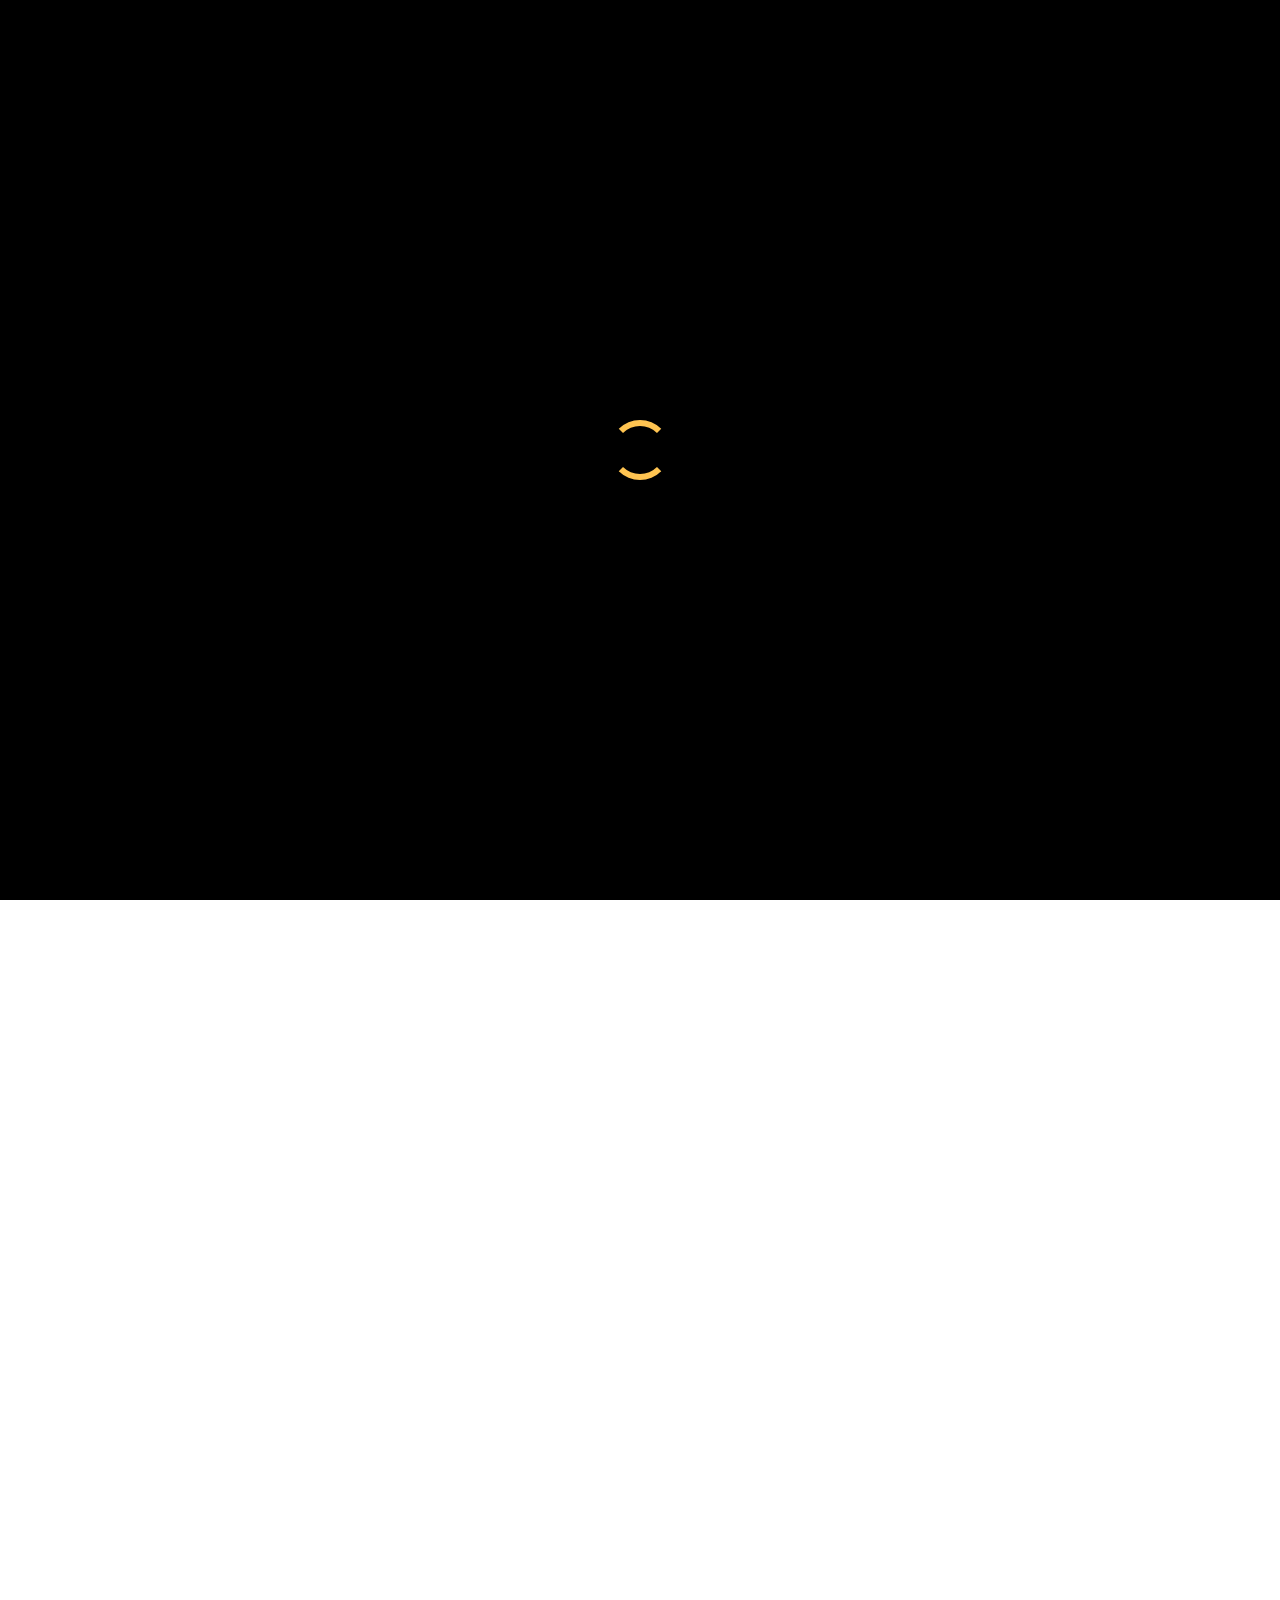
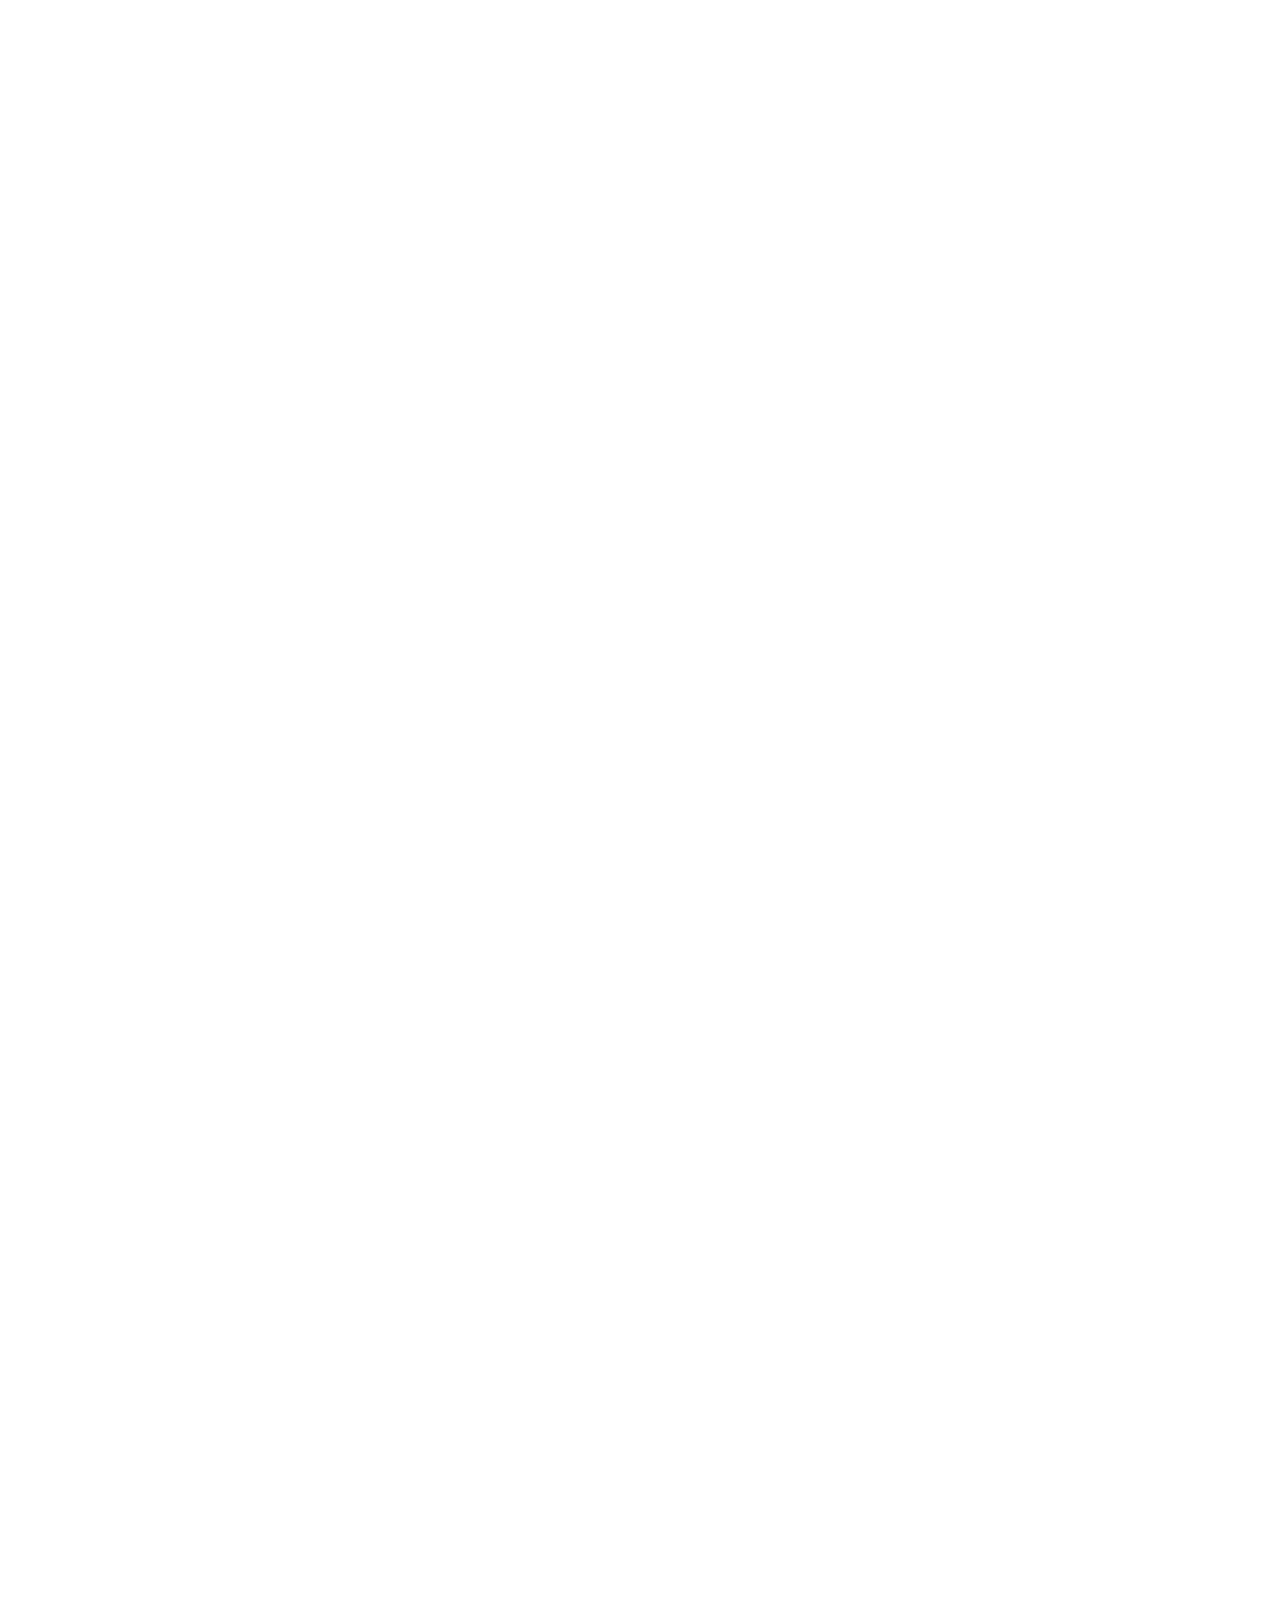
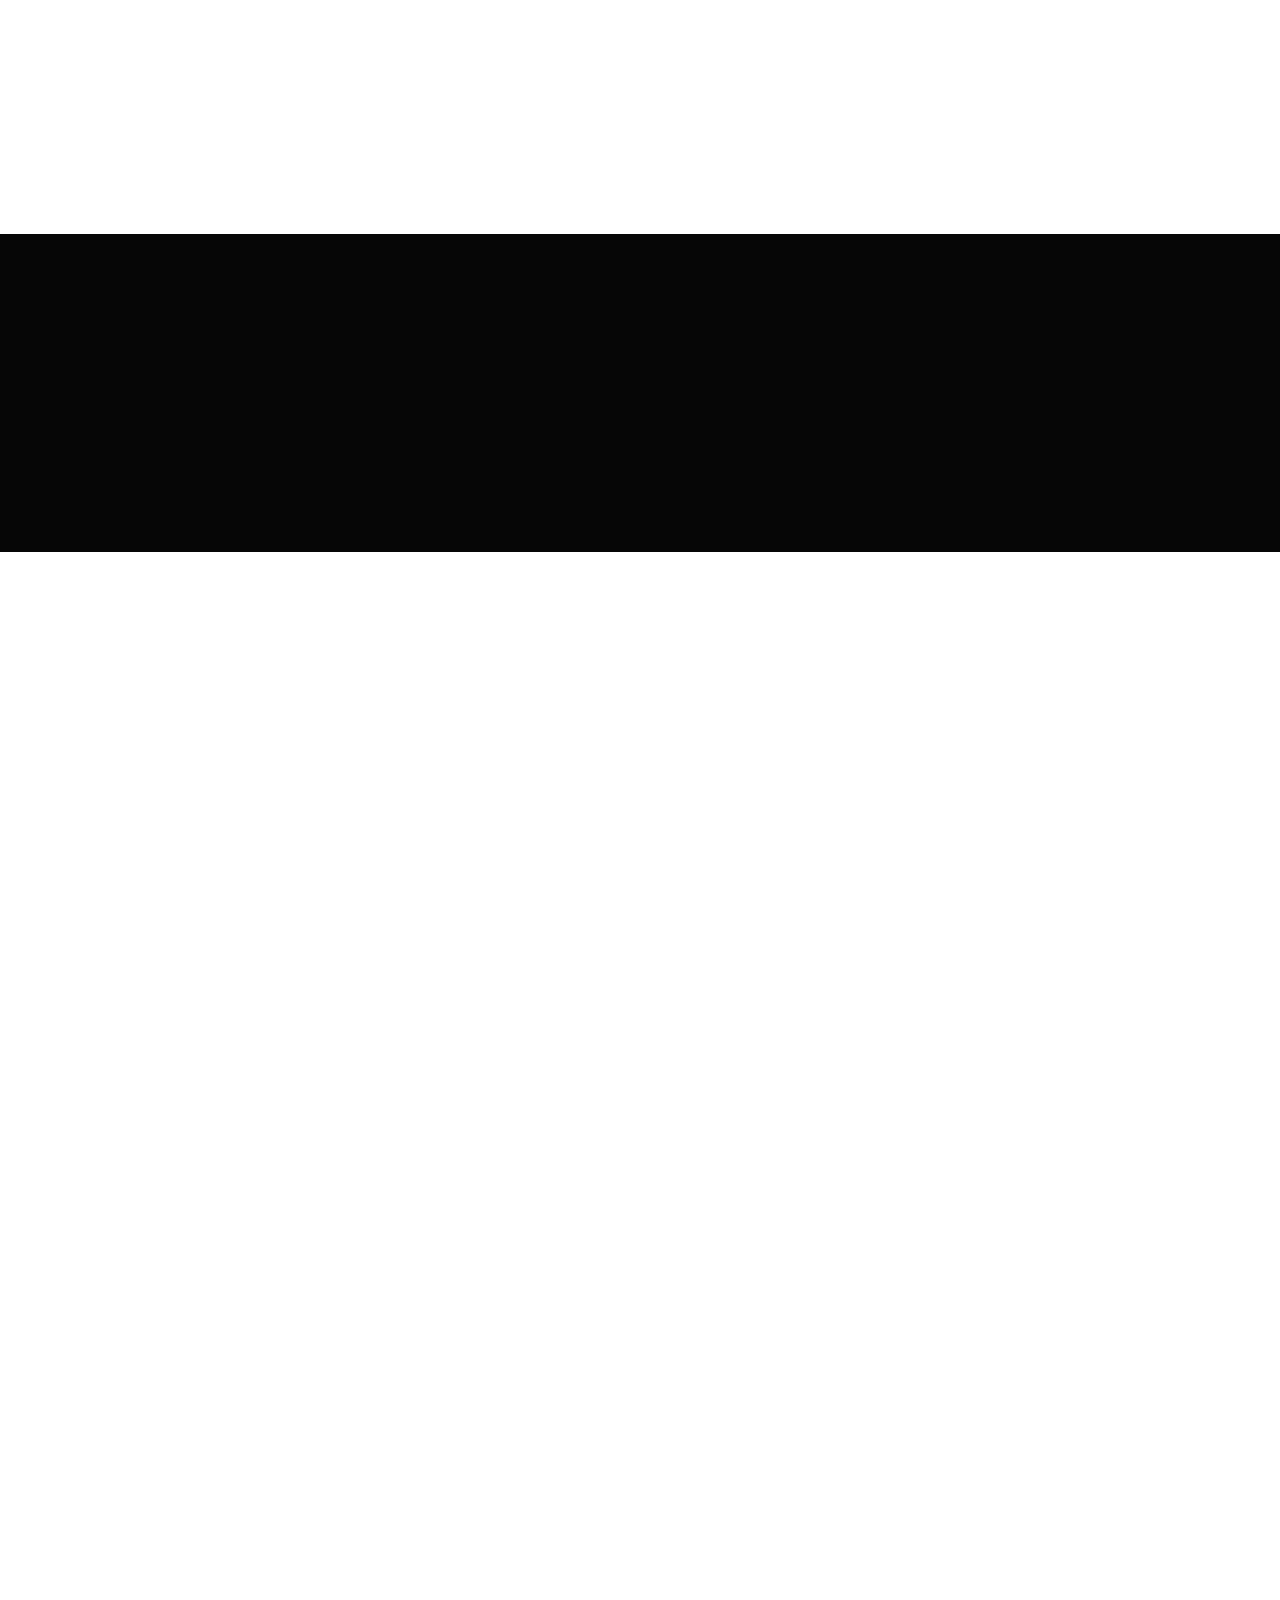
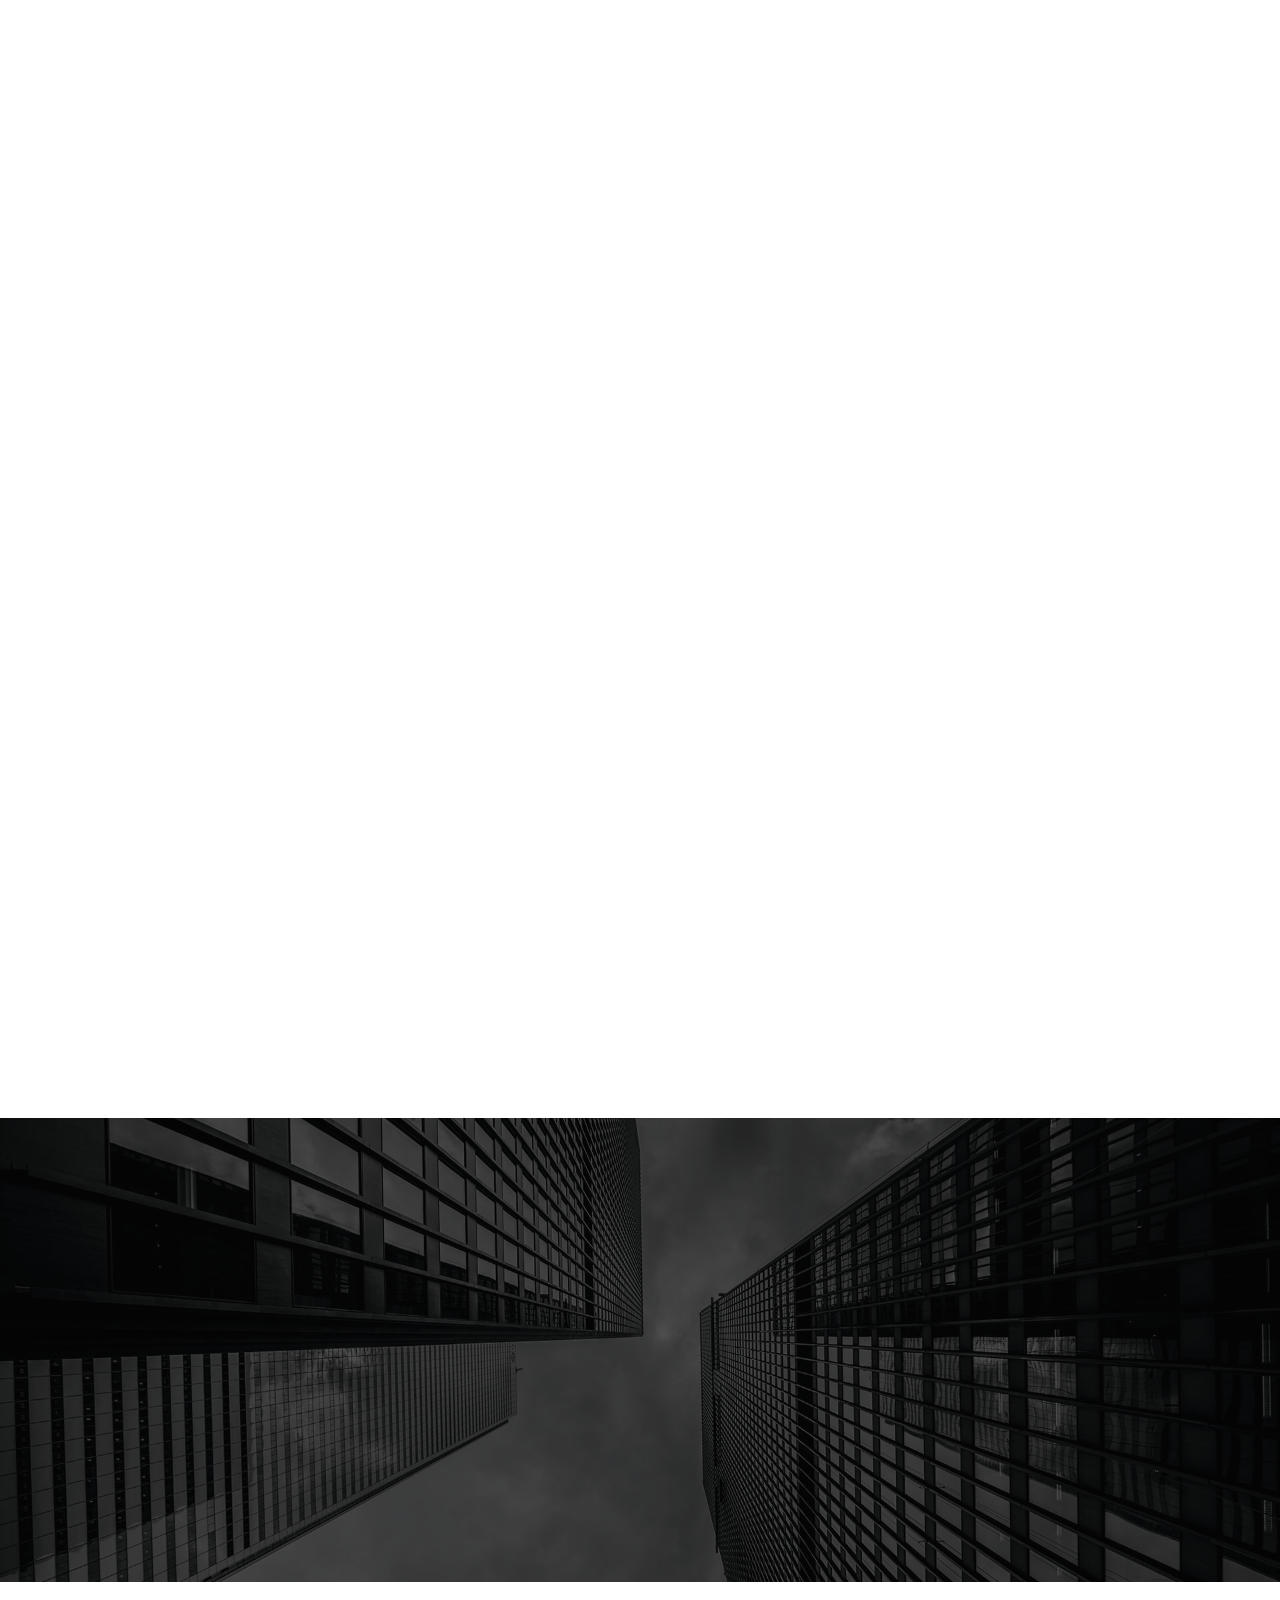
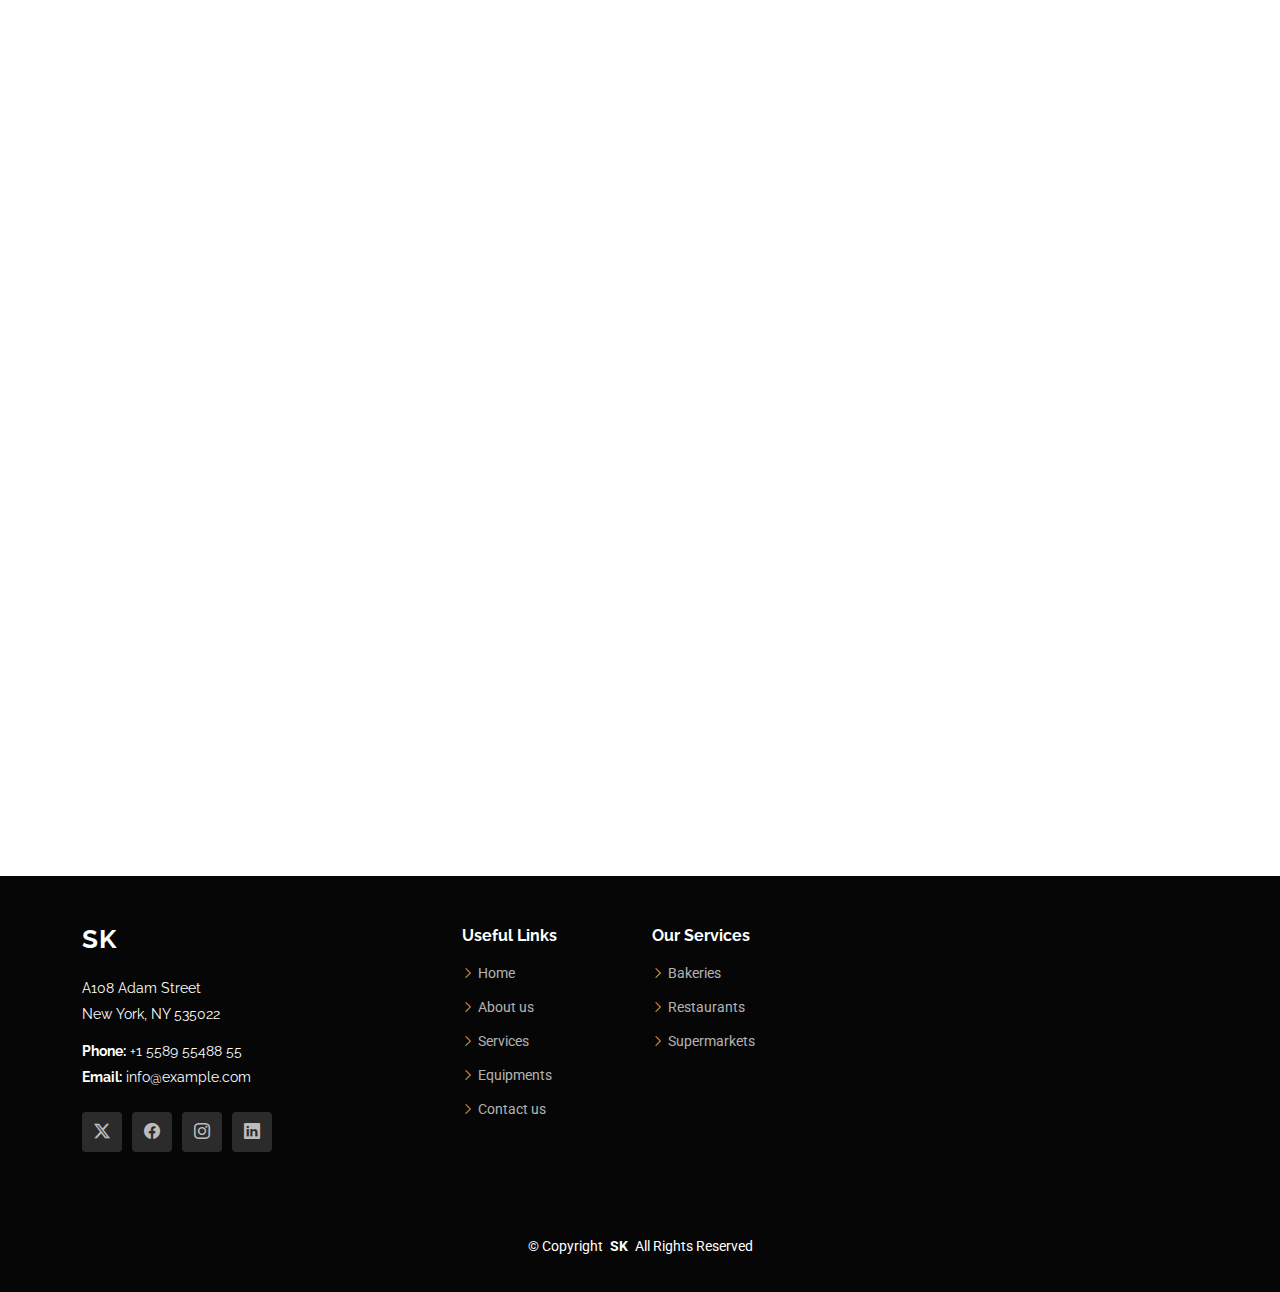
==== commit c1c40a9f: "Update index.html" ====
--- a/index.html
+++ b/index.html
@@ -199,14 +199,14 @@
             }
           </script>
           <div class="swiper-wrapper align-items-center">
-            <div class="swiper-slide"><img src="assets/img/clients/client-1.png" class="img-fluid" alt=""></div>
-            <div class="swiper-slide"><img src="assets/img/clients/client-2.png" class="img-fluid" alt=""></div>
-            <div class="swiper-slide"><img src="assets/img/clients/client-3.png" class="img-fluid" alt=""></div>
-            <div class="swiper-slide"><img src="assets/img/clients/client-4.png" class="img-fluid" alt=""></div>
-            <div class="swiper-slide"><img src="assets/img/clients/client-5.png" class="img-fluid" alt=""></div>
-            <div class="swiper-slide"><img src="assets/img/clients/client-6.png" class="img-fluid" alt=""></div>
-            <div class="swiper-slide"><img src="assets/img/clients/client-7.png" class="img-fluid" alt=""></div>
-            <div class="swiper-slide"><img src="assets/img/clients/client-8.png" class="img-fluid" alt=""></div>
+            <div class="swiper-slide"><img src="assets/clients/client-1.png" class="img-fluid" alt=""></div>
+            <div class="swiper-slide"><img src="assets/clients/client-2.png" class="img-fluid" alt=""></div>
+            <div class="swiper-slide"><img src="assets/clients/client-3.png" class="img-fluid" alt=""></div>
+            <div class="swiper-slide"><img src="assets/clients/client-4.png" class="img-fluid" alt=""></div>
+            <div class="swiper-slide"><img src="assets/clients/client-5.png" class="img-fluid" alt=""></div>
+            <div class="swiper-slide"><img src="assets/clients/client-6.png" class="img-fluid" alt=""></div>
+            <div class="swiper-slide"><img src="assets/clients/client-7.png" class="img-fluid" alt=""></div>
+            <div class="swiper-slide"><img src="assets/clients/client-8.png" class="img-fluid" alt=""></div>
           </div>
           <div class="swiper-pagination"></div>
         </div>
@@ -951,4 +951,4 @@
 
 </body>
 
-</html>+</html>
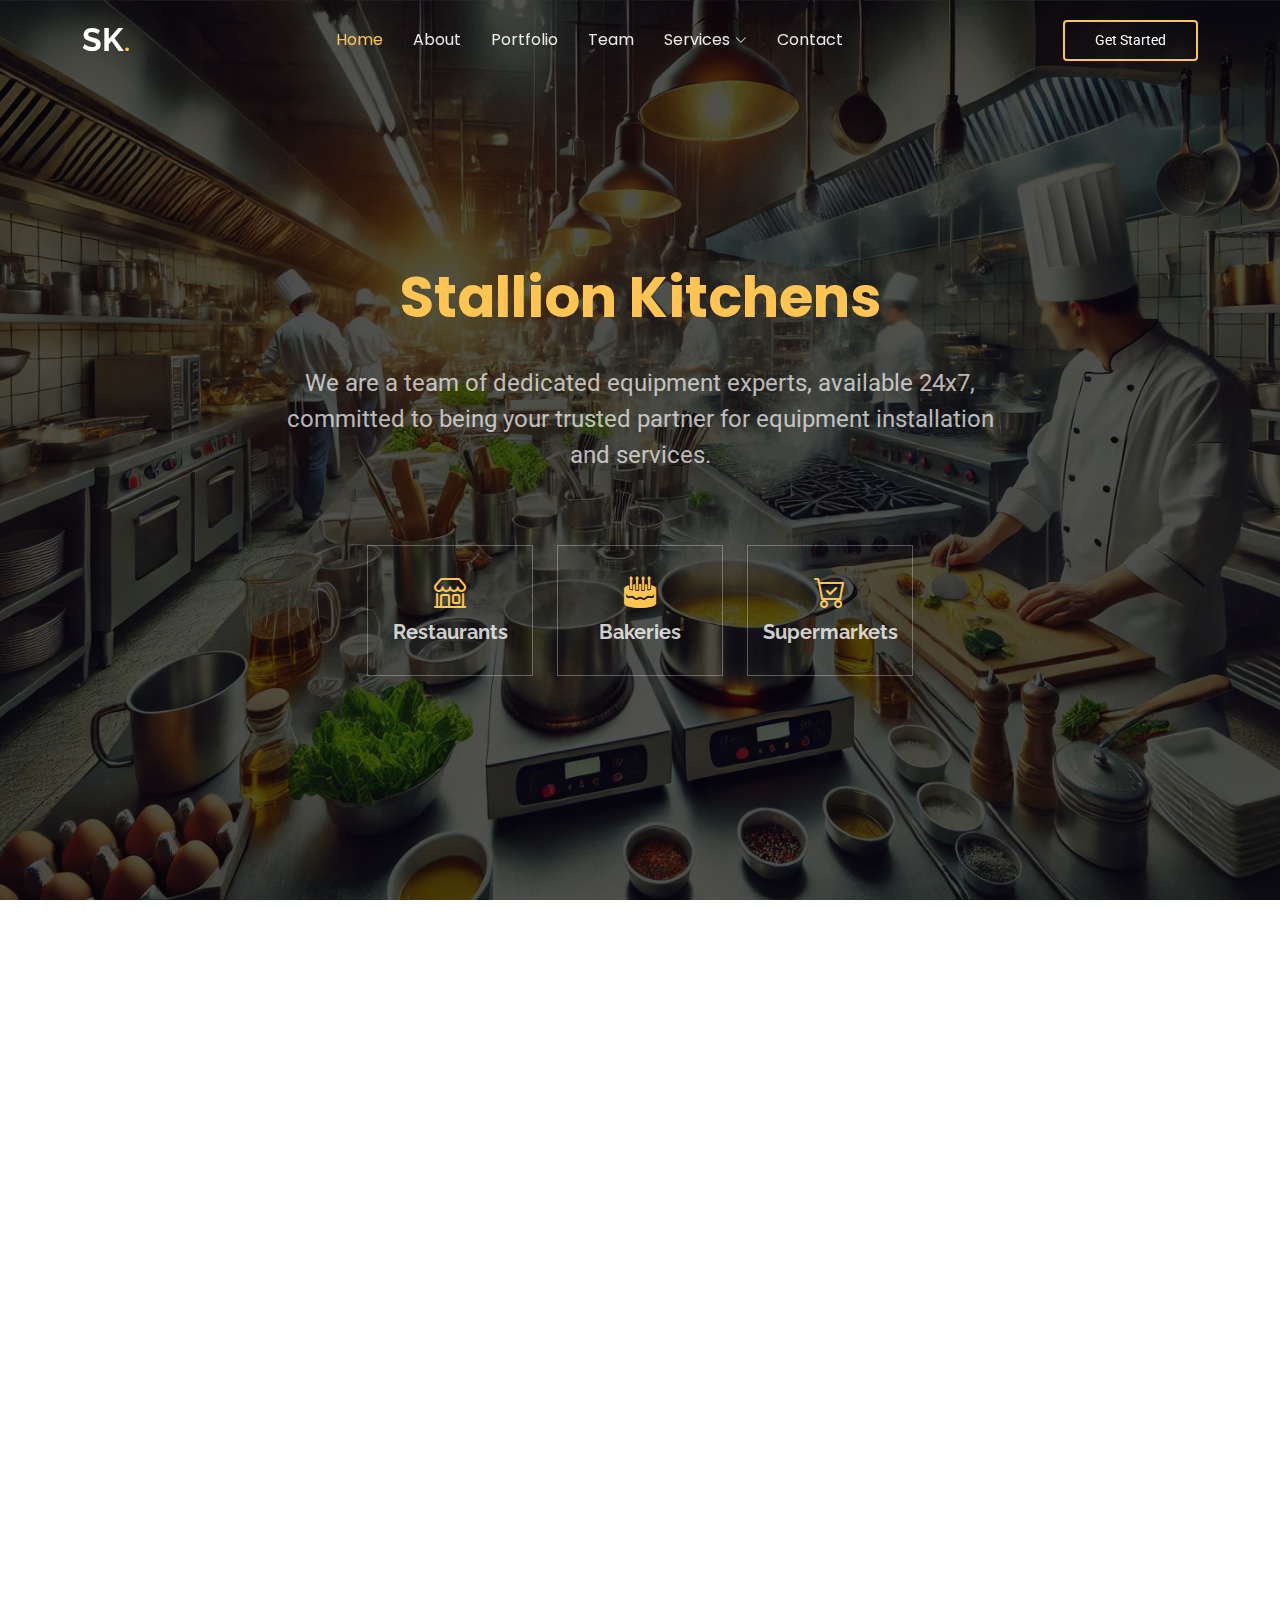
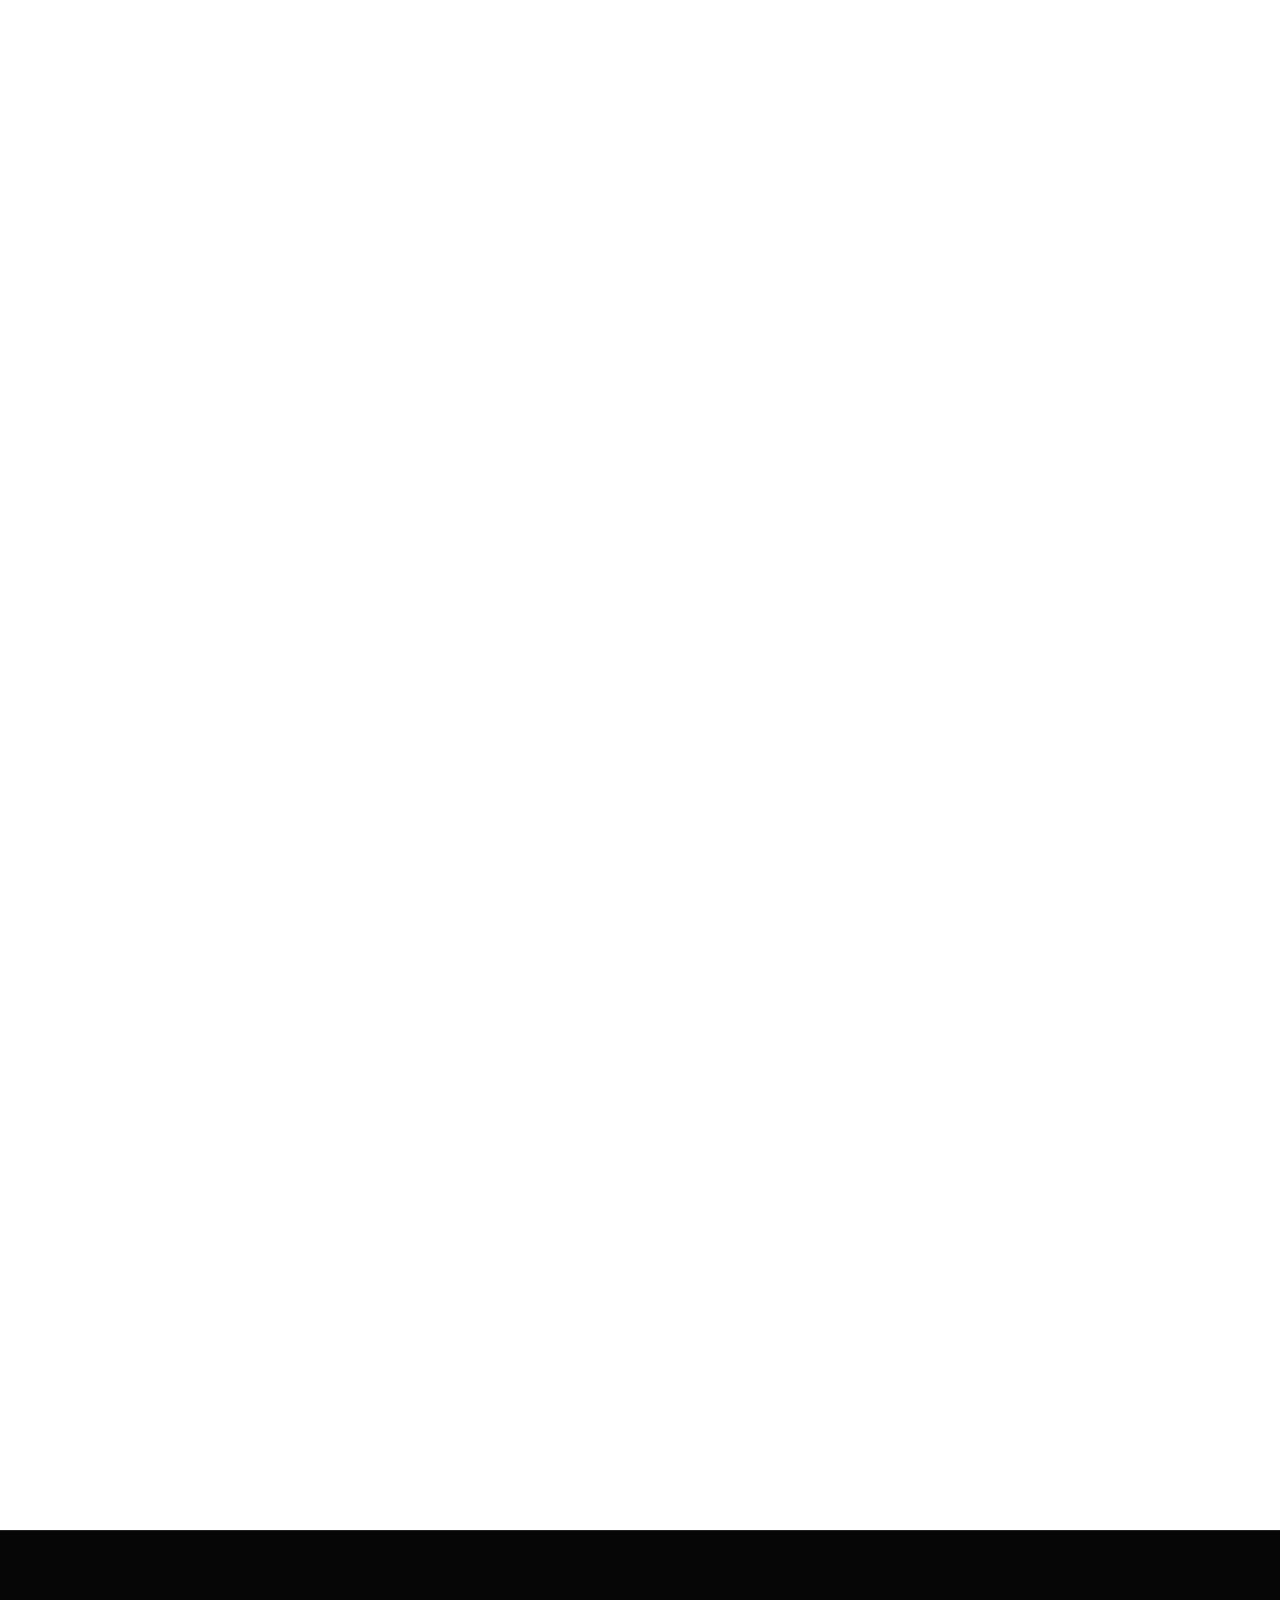
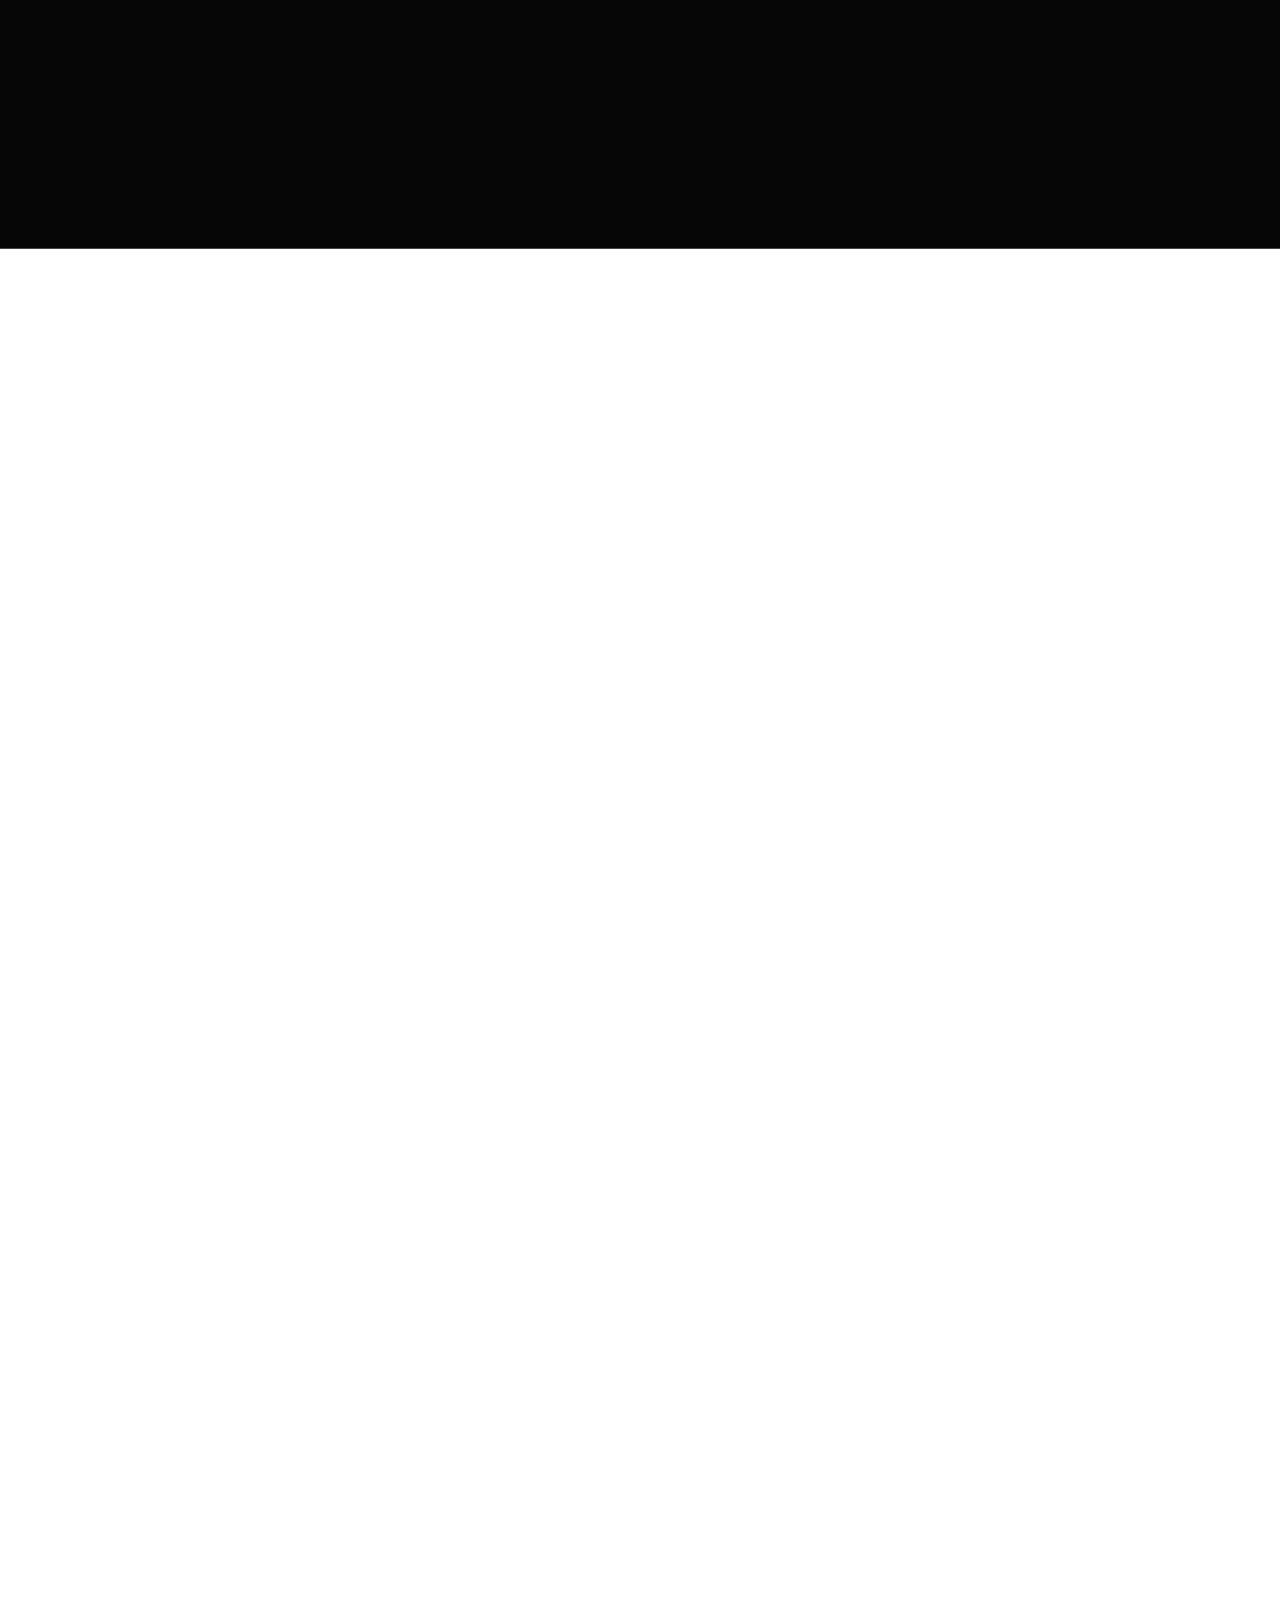
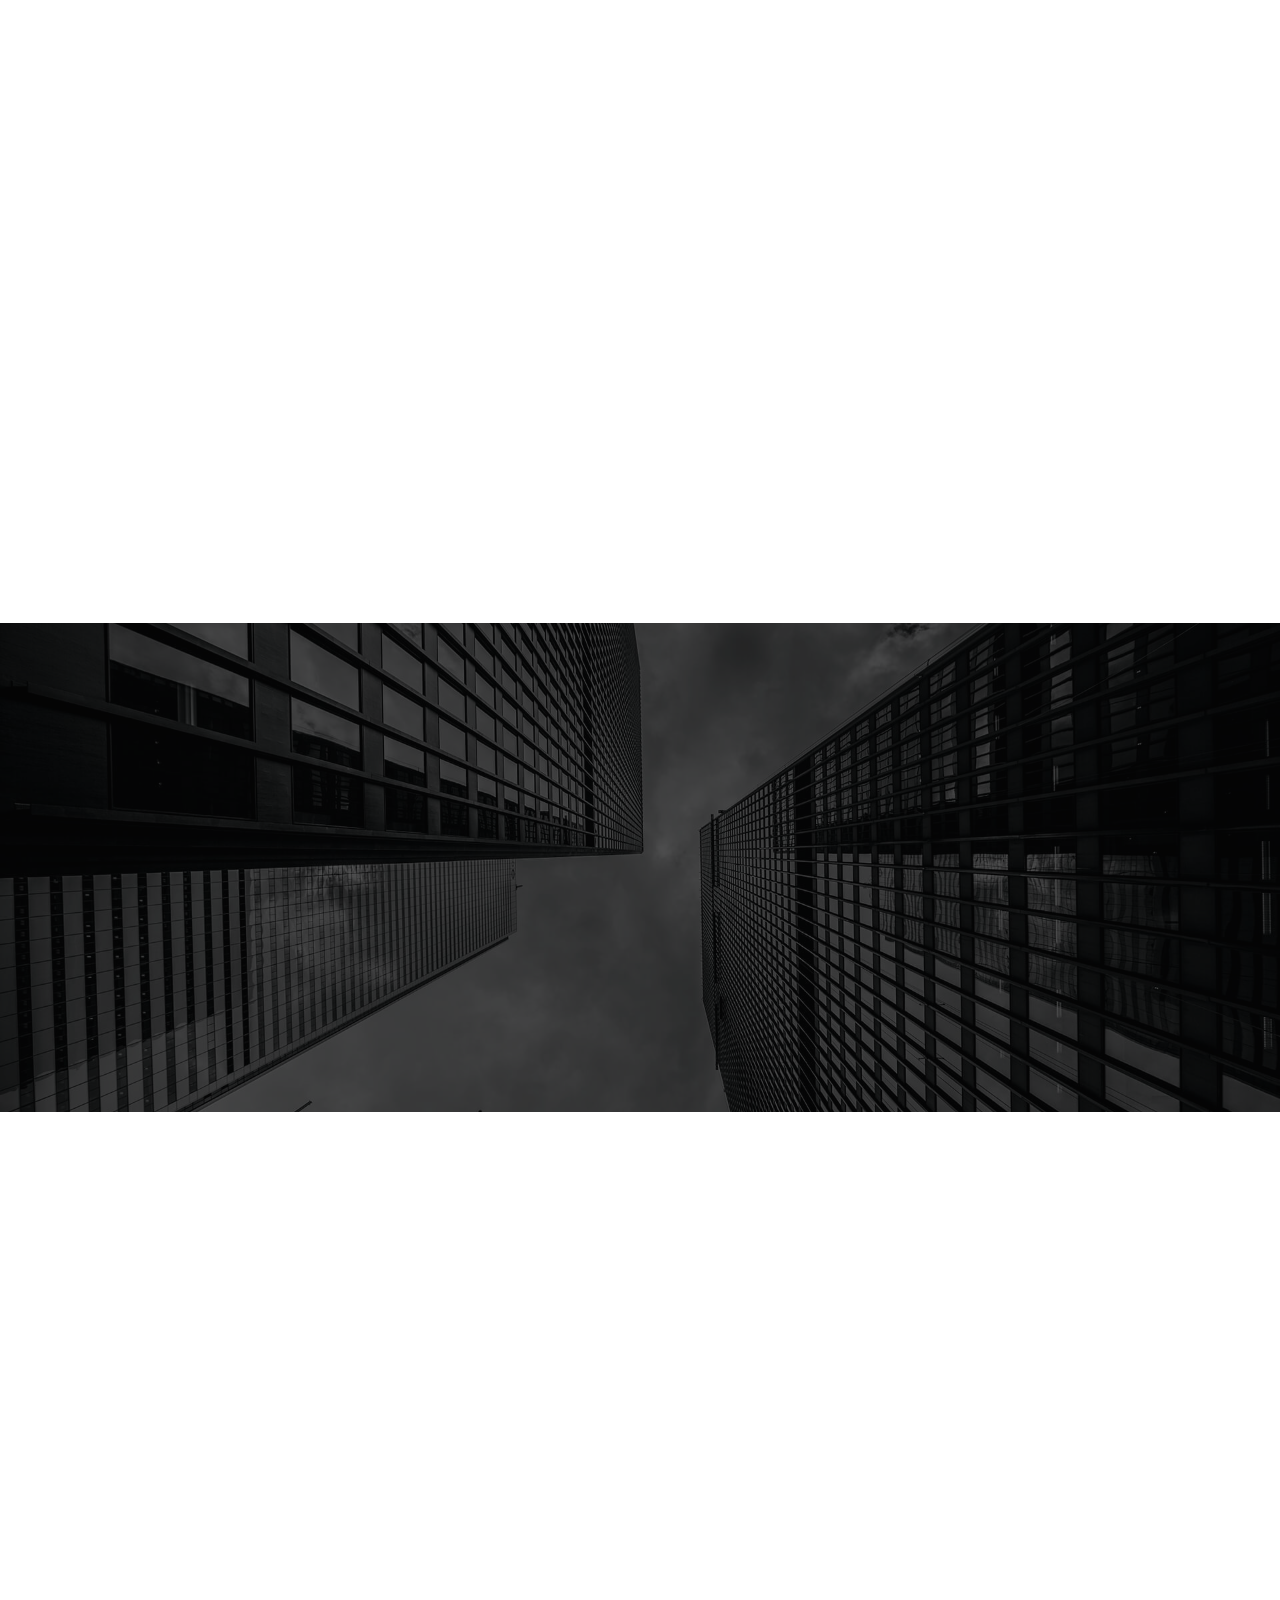
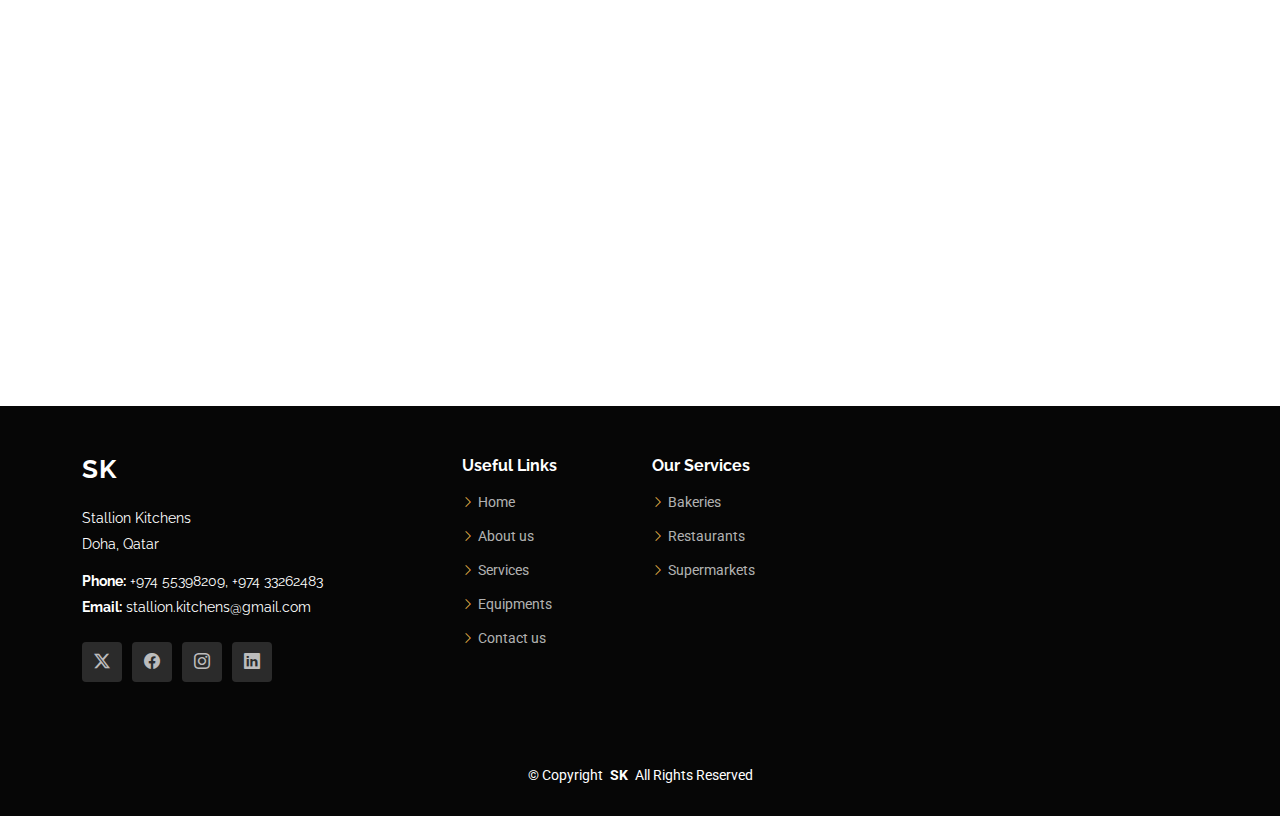
==== commit d5f13ec8: "Update index.html" ====
--- a/index.html
+++ b/index.html
@@ -199,14 +199,14 @@
             }
           </script>
           <div class="swiper-wrapper align-items-center">
-            <div class="swiper-slide"><img src="assets/clients/client-1.png" class="img-fluid" alt=""></div>
-            <div class="swiper-slide"><img src="assets/clients/client-2.png" class="img-fluid" alt=""></div>
-            <div class="swiper-slide"><img src="assets/clients/client-3.png" class="img-fluid" alt=""></div>
-            <div class="swiper-slide"><img src="assets/clients/client-4.png" class="img-fluid" alt=""></div>
-            <div class="swiper-slide"><img src="assets/clients/client-5.png" class="img-fluid" alt=""></div>
-            <div class="swiper-slide"><img src="assets/clients/client-6.png" class="img-fluid" alt=""></div>
-            <div class="swiper-slide"><img src="assets/clients/client-7.png" class="img-fluid" alt=""></div>
-            <div class="swiper-slide"><img src="assets/clients/client-8.png" class="img-fluid" alt=""></div>
+            <div class="swiper-slide"><img src="assets/img/clients/client-1.png" class="img-fluid" alt=""></div>
+            <div class="swiper-slide"><img src="assets/img/clients/client-2.png" class="img-fluid" alt=""></div>
+            <div class="swiper-slide"><img src="assets/img/clients/client-3.png" class="img-fluid" alt=""></div>
+            <div class="swiper-slide"><img src="assets/img/clients/client-4.png" class="img-fluid" alt=""></div>
+            <div class="swiper-slide"><img src="assets/img/clients/client-5.png" class="img-fluid" alt=""></div>
+            <div class="swiper-slide"><img src="assets/img/clients/client-6.png" class="img-fluid" alt=""></div>
+            <div class="swiper-slide"><img src="assets/img/clients/client-7.png" class="img-fluid" alt=""></div>
+            <div class="swiper-slide"><img src="assets/img/clients/client-8.png" class="img-fluid" alt=""></div>
           </div>
           <div class="swiper-pagination"></div>
         </div>
@@ -804,7 +804,7 @@
               <i class="bi bi-geo-alt flex-shrink-0"></i>
               <div>
                 <h3>Address</h3>
-                <p>A108 Adam Street, New York, NY 535022</p>
+                <p>Doha, Qatar</p>
               </div>
             </div><!-- End Info Item -->
 
@@ -812,7 +812,7 @@
               <i class="bi bi-telephone flex-shrink-0"></i>
               <div>
                 <h3>Call Us</h3>
-                <p>+1 5589 55488 55</p>
+                <p>+974 55398209, +974 33262483</p>
               </div>
             </div><!-- End Info Item -->
 
@@ -820,7 +820,7 @@
               <i class="bi bi-envelope flex-shrink-0"></i>
               <div>
                 <h3>Email Us</h3>
-                <p>info@example.com</p>
+                <p>stallion.kitchens@gmail.com</p>
               </div>
             </div><!-- End Info Item -->
 
@@ -876,10 +876,10 @@
               <span class="sitename">SK</span>
             </a>
             <div class="footer-contact pt-3">
-              <p>A108 Adam Street</p>
-              <p>New York, NY 535022</p>
-              <p class="mt-3"><strong>Phone:</strong> <span>+1 5589 55488 55</span></p>
-              <p><strong>Email:</strong> <span>info@example.com</span></p>
+              <p>Stallion Kitchens</p>
+              <p>Doha, Qatar</p>
+              <p class="mt-3"><strong>Phone:</strong> <span>+974 55398209, +974 33262483</span></p>
+              <p><strong>Email:</strong> <span>stallion.kitchens@gmail.com</span></p>
             </div>
             <div class="social-links d-flex mt-4">
               <a href=""><i class="bi bi-twitter-x"></i></a>
@@ -918,13 +918,13 @@
     <div class="copyright">
       <div class="container text-center">
         <p>© <span>Copyright</span> <strong class="px-1 sitename">SK</strong> <span>All Rights Reserved</span></p>
-        <div class="credits">
-          <!-- All the links in the footer should remain intact. -->
-          <!-- You can delete the links only if you've purchased the pro version. -->
-          <!-- Licensing information: https://bootstrapmade.com/license/ -->
-          <!-- Purchase the pro version with working PHP/AJAX contact form: [buy-url] -->
-          <!-- Designed by <a href="https://bootstrapmade.com/">BootstrapMade</a> Distributed by <a href="https://themewagon.com">ThemeWagon</a> -->
-        </div>
+        <!-- <div class="credits">
+          All the links in the footer should remain intact.
+          You can delete the links only if you've purchased the pro version.
+          Licensing information: https://bootstrapmade.com/license/
+          Purchase the pro version with working PHP/AJAX contact form: [buy-url]
+          Designed by <a href="https://bootstrapmade.com/">BootstrapMade</a> Distributed by <a href="https://themewagon.com">ThemeWagon</a>
+        </div> -->
       </div>
     </div>
 
@@ -932,6 +932,13 @@
   
   <!-- Scroll Top -->
   <a href="#" id="scroll-top" class="scroll-top d-flex align-items-center justify-content-center"><i class="bi bi-arrow-up-short"></i></a>
+  <a href="https://wa.me/916238994580?text=Hi%20there,%20I%20want%20to%20know%20more%20about%20your%20services!" 
+      target="_blank"
+      id="whatsapp-icon" 
+      title="Chat with us"
+      class="whatsapp-icon d-flex align-items-center justify-content-center">
+      <i class="bi bi-whatsapp"></i>
+  </a>
 
   <!-- Preloader -->
   <div id="preloader"></div>
--- a/assets/css/main.css
+++ b/assets/css/main.css
@@ -687,6 +687,31 @@
 }
 
 /*--------------------------------------------------------------
+# Whatsapp Icon
+--------------------------------------------------------------*/
+.whatsapp-icon {
+  position: fixed;
+  opacity: 0;
+  visibility: hidden;
+  right: 1465px;
+  bottom: 15px;
+  z-index: 99999;
+  background-color: #25D366;
+  color: white;
+  width: 40px;
+  height: 40px;
+  border-radius: 4px;
+  transition: all 0.4s;
+  opacity: 1;
+}
+
+.whatsapp-icon i {
+  font-size: 24px;
+  color: var(--contrast-color);
+  line-height: 0;
+}
+
+/*--------------------------------------------------------------
 # Disable aos animation delay on mobile devices
 --------------------------------------------------------------*/
 @media screen and (max-width: 768px) {
@@ -1792,4 +1817,4 @@
 
 /*.accordion > input[type="checkbox"]:checked ~ .handle label:before {
   content: "\f280";
-}*/+}*/
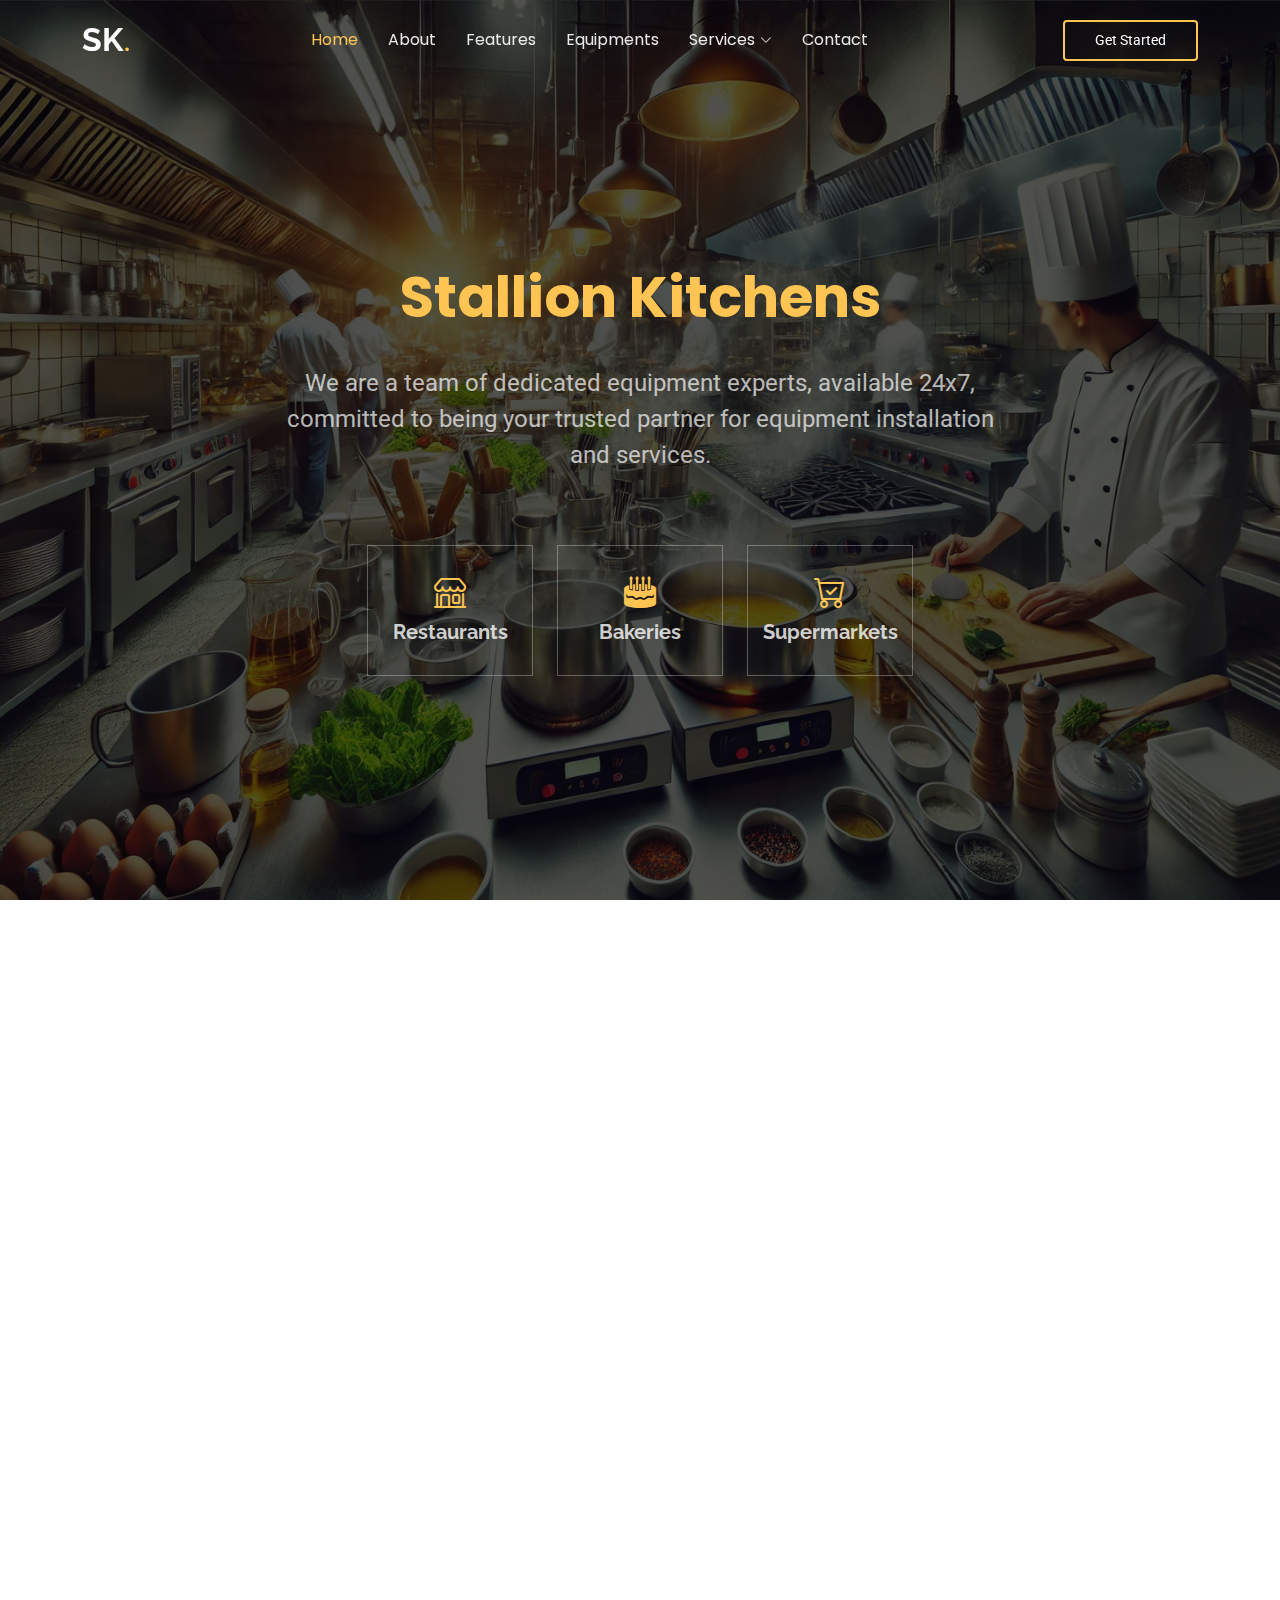
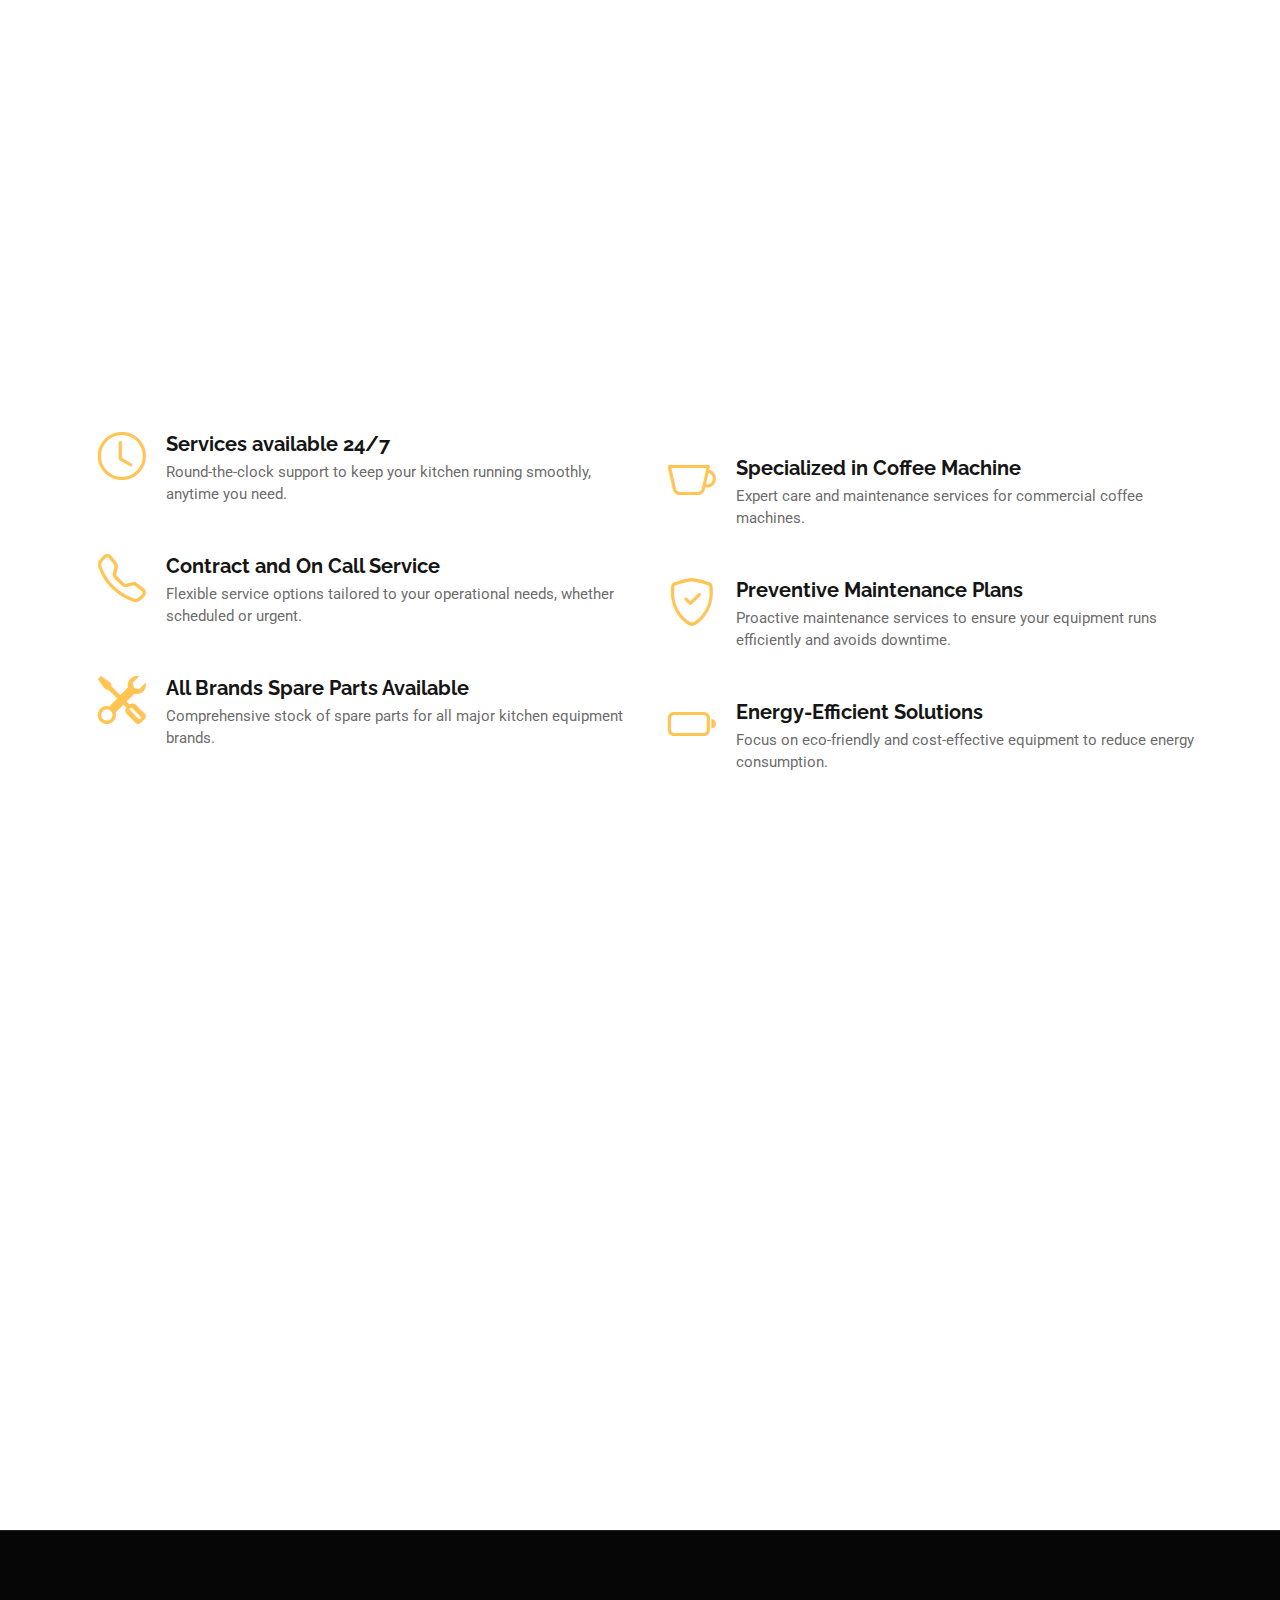
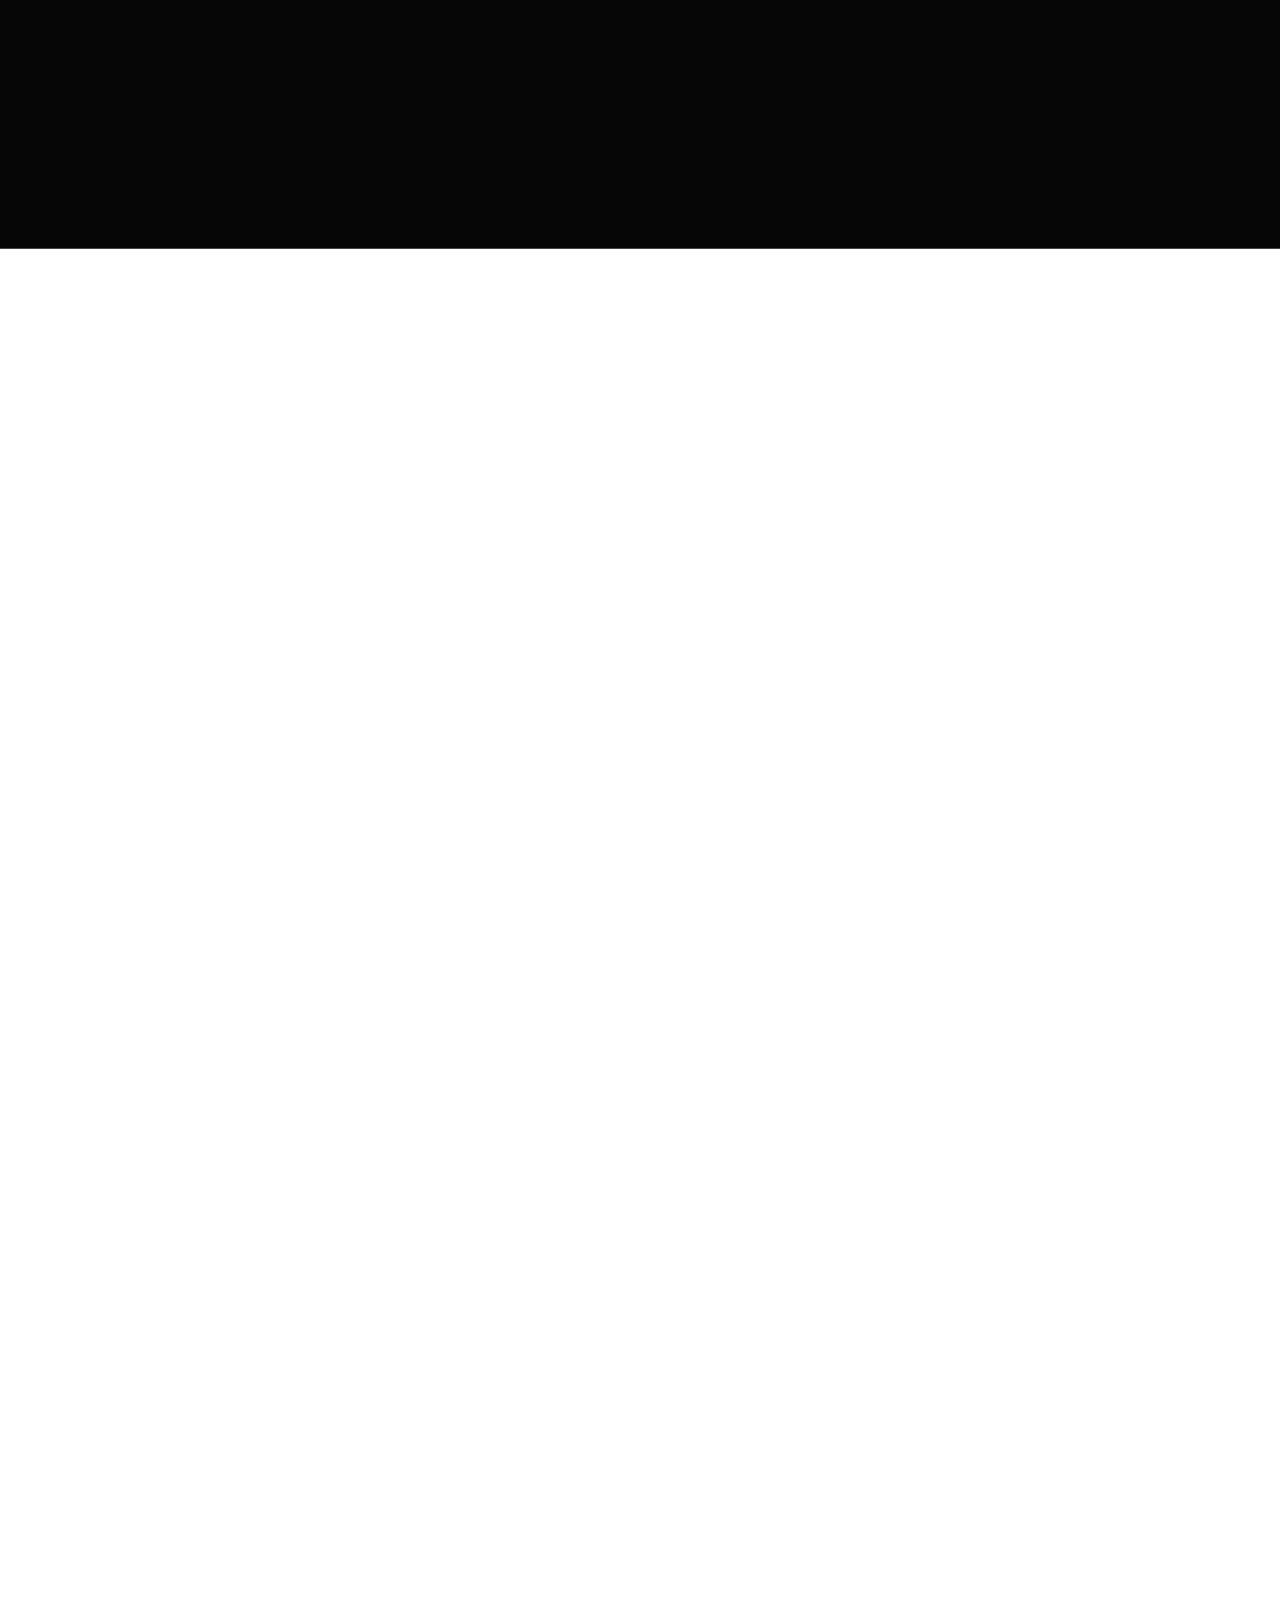
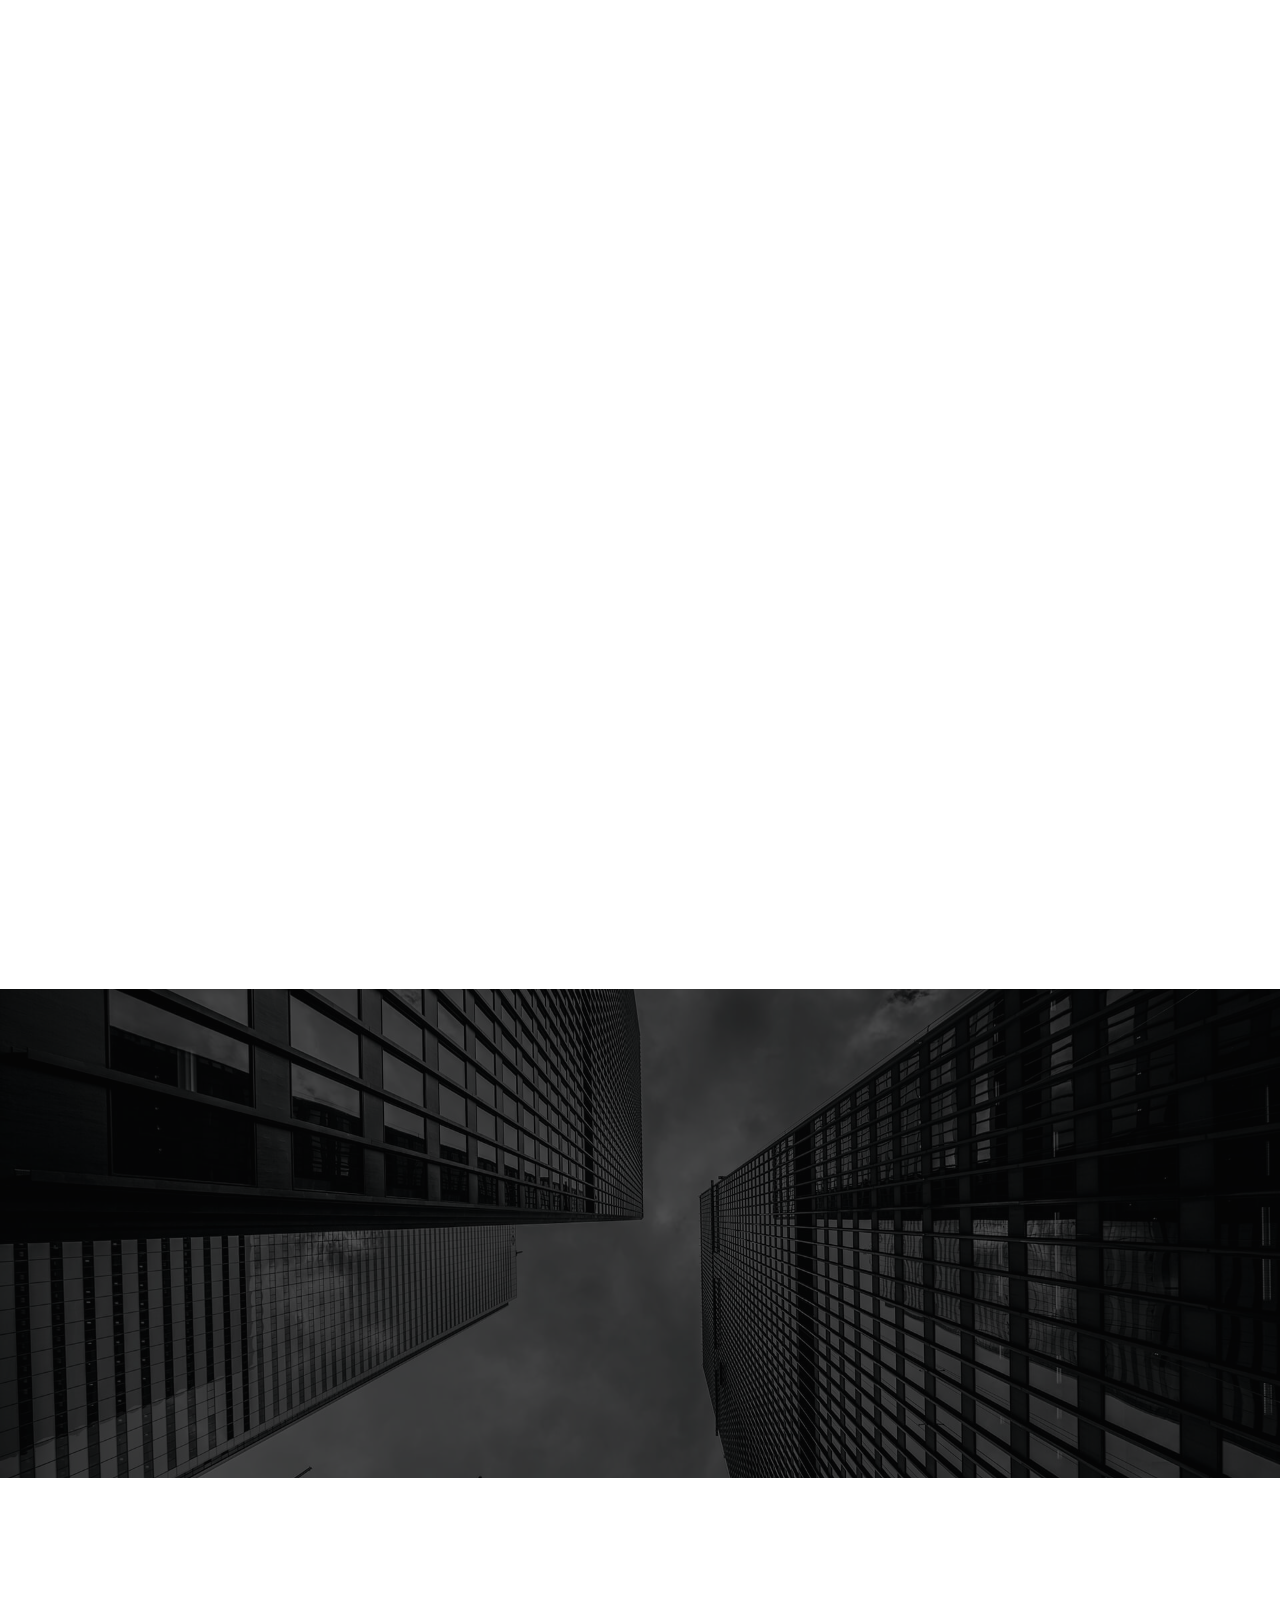
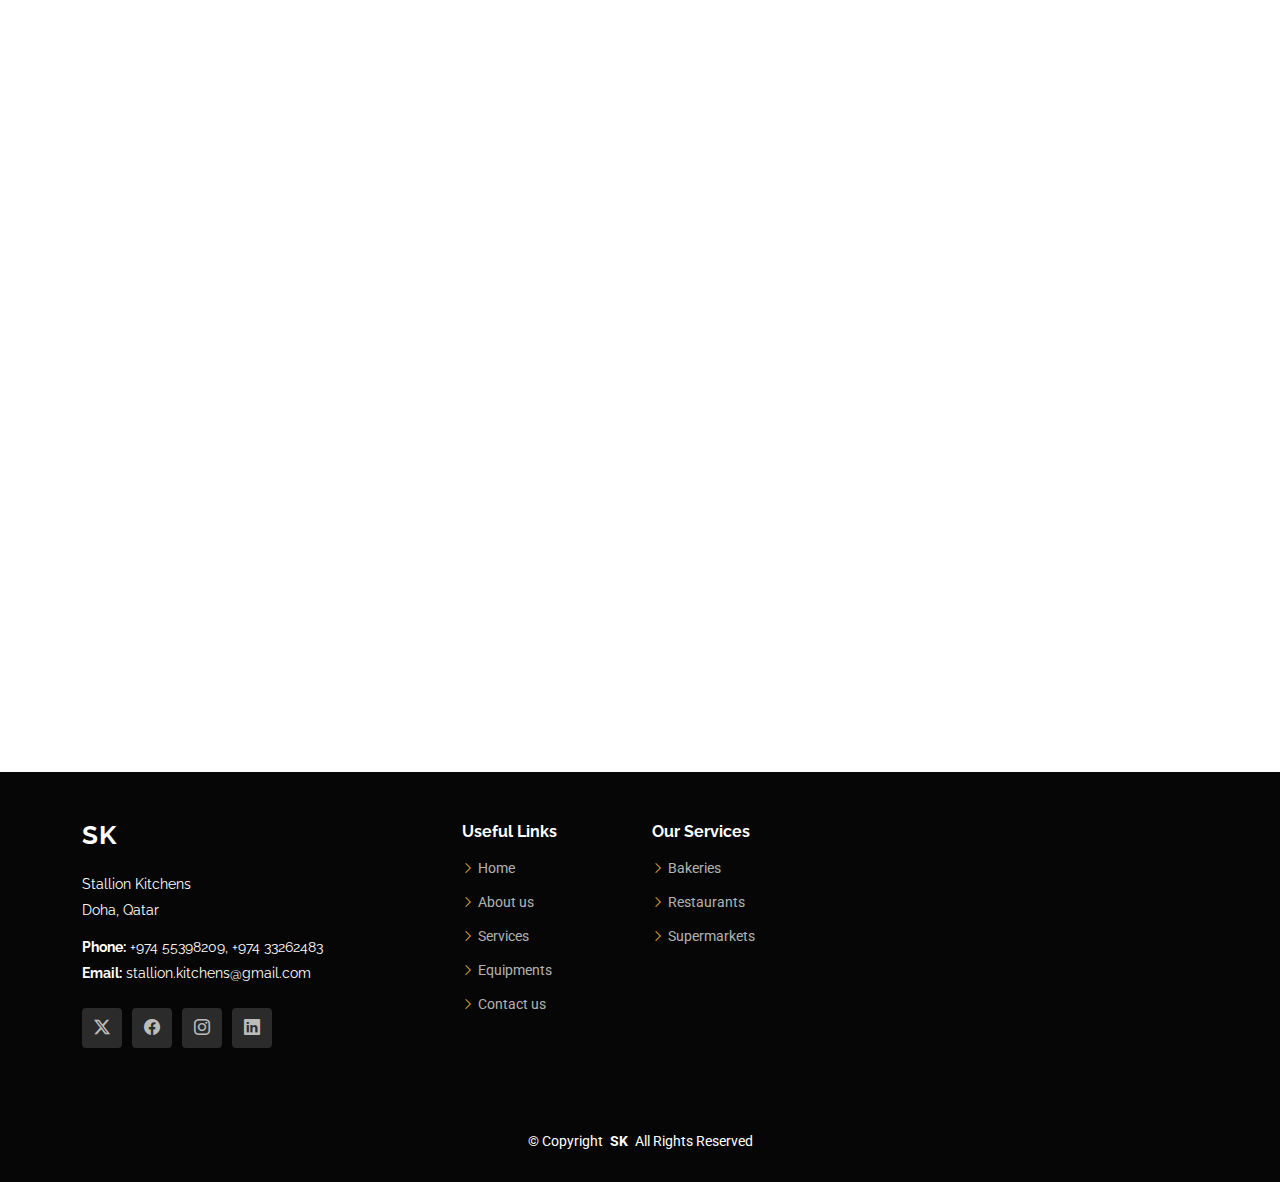
==== commit 01adbaf7: "services updated" ====
--- a/index.html
+++ b/index.html
@@ -52,13 +52,13 @@
         <ul>
           <li><a href="#home" class="active">Home<br></a></li>
           <li><a href="#about">About</a></li>
-          <li><a href="#portfolio">Portfolio</a></li>
-          <li><a href="#team">Team</a></li>
-          <li class="dropdown"><a href="#services"><span>Services</span> <i class="bi bi-chevron-down toggle-dropdown"></i></a>
+          <li><a href="#features">Features</a></li>
+          <li><a href="#equipments">Equipments</a></li>
+          <li class="dropdown"><a href="services.html"><span>Services</span> <i class="bi bi-chevron-down toggle-dropdown"></i></a>
             <ul>
-              <li><a href="#">Restaurants</a></li>
-              <li><a href="#">Bakeries</a></li>
-              <li><a href="#">Supermarkets</a></li>
+              <li><a href="services.html#restaurant">Restaurants</a></li>
+              <li><a href="services.html#bakery">Bakeries</a></li>
+              <li><a href="services.html#supermarket">Supermarkets</a></li>
             </ul>
           </li>
           <li><a href="#contact">Contact</a></li>
@@ -80,27 +80,27 @@
 
       <div class="container">
 
-        <div class="row justify-content-center text-center" data-aos="fade-up" data-aos-delay="100">
+        <div class="row justify-content-center text-center" data-aos="fade-up" data-aos-delay="50">
           <div class="col-xl-8 col-lg-8">
             <h2><span>Stallion Kitchens</span></h2><br>
             <p>We are a team of dedicated equipment experts, available 24x7, committed to being your trusted partner for equipment installation and services.</p>
           </div>
         </div>
 
-        <div class="row gy-4 mt-5 justify-content-center" data-aos="fade-up" data-aos-delay="200">
-          <div class="col-xl-2 col-md-4" data-aos="fade-up" data-aos-delay="300">
+        <div class="row gy-4 mt-5 justify-content-center" data-aos="fade-up" data-aos-delay="50">
+          <div class="col-xl-2 col-md-4" data-aos="fade-up" data-aos-delay="50">
             <div class="icon-box">
               <i class="bi bi-shop"></i>
               <h3><a href="">Restaurants</a></h3>
             </div>
           </div>
-          <div class="col-xl-2 col-md-4" data-aos="fade-up" data-aos-delay="400">
+          <div class="col-xl-2 col-md-4" data-aos="fade-up" data-aos-delay="50">
             <div class="icon-box">
               <i class="bi bi-cake2-fill"></i>
               <h3><a href="">Bakeries</a></h3>
             </div>
           </div>
-          <div class="col-xl-2 col-md-4" data-aos="fade-up" data-aos-delay="500">
+          <div class="col-xl-2 col-md-4" data-aos="fade-up" data-aos-delay="50">
             <div class="icon-box">
               <i class="bi bi-cart-check"></i>
               <h3><a href="">Supermarkets</a></h3>
@@ -127,7 +127,7 @@
     <!-- About Section -->
     <section id="about" class="about section">
 
-      <div class="container" data-aos="fade-up" data-aos-delay="100">
+      <div class="container" data-aos="fade-up" data-aos-delay="50">
 
         <div class="row gy-4">
           <div class="col-lg-6 order-1 order-lg-2">
@@ -162,7 +162,7 @@
     <!-- Clients Section -->
     <section id="clients" class="clients section">
 
-      <div class="container" data-aos="fade-up" data-aos-delay="100">
+      <div class="container" data-aos="fade-up" data-aos-delay="50">
 
         <div class="swiper init-swiper">
           <script type="application/json" class="swiper-config">
@@ -230,7 +230,7 @@
           <!-- <div class="features-image col-lg-6" data-aos="fade-up" data-aos-delay="100"><img src="assets/img/features-bg.jpg" alt=""></div> -->
           <div class="col-lg-6">
 
-            <div class="features-item d-flex ps-0 ps-lg-3 pt-4 pt-lg-0" data-aos="fade-up" data-aos-delay="200">
+            <div class="features-item d-flex ps-0 ps-lg-3 pt-4 pt-lg-0" data-aos="fade-up" data-aos-delay="0">
               <i class="bi bi-snow flex-shrink-0"></i>
               <div>
                 <h4>Cold Room Installation & Maintenance</h4>
@@ -238,7 +238,7 @@
               </div>
             </div><!-- End Features Item-->
 
-            <div class="features-item d-flex mt-5 ps-0 ps-lg-3" data-aos="fade-up" data-aos-delay="300">
+            <div class="features-item d-flex mt-5 ps-0 ps-lg-3" data-aos-delay="0">
               <i class="bi bi-clock flex-shrink-0"></i>
               <div>
                 <h4>Services available 24/7</h4>
@@ -246,7 +246,7 @@
               </div>
             </div><!-- End Features Item-->
 
-            <div class="features-item d-flex mt-5 ps-0 ps-lg-3" data-aos="fade-up" data-aos-delay="400">
+            <div class="features-item d-flex mt-5 ps-0 ps-lg-3" data-aos-delay="0">
               <i class="bi bi-telephone flex-shrink-0"></i>
               <div>
                 <h4>Contract and On Call Service</h4>
@@ -254,7 +254,7 @@
               </div>
             </div><!-- End Features Item-->
 
-            <div class="features-item d-flex mt-5 ps-0 ps-lg-3" data-aos="fade-up" data-aos-delay="500">
+            <div class="features-item d-flex mt-5 ps-0 ps-lg-3" data-aos-delay="0">
               <i class="bi bi-tools flex-shrink-0"></i>
               <div>
                 <h4>All Brands Spare Parts Available</h4>
@@ -265,7 +265,7 @@
           </div>
 		  <div class="col-lg-6">
 
-            <div class="features-item d-flex ps-0 ps-lg-3 pt-4 pt-lg-0" data-aos="fade-up" data-aos-delay="200">
+            <div class="features-item d-flex ps-0 ps-lg-3 pt-4 pt-lg-0" data-aos="fade-up" data-aos-delay="0">
               <i class="bi bi-shop flex-shrink-0"></i>
               <div>
                 <h4>Restaurant, Bakery & Supermarket Equipment Maintenance</h4>
@@ -273,7 +273,7 @@
               </div>
             </div><!-- End Features Item-->
 
-            <div class="features-item d-flex mt-5 ps-0 ps-lg-3" data-aos="fade-up" data-aos-delay="300">
+            <div class="features-item d-flex mt-5 ps-0 ps-lg-3" data-aos-delay="0">
               <i class="bi bi-cup flex-shrink-0"></i>
               <div>
                 <h4>Specialized in Coffee Machine</h4>
@@ -281,7 +281,7 @@
               </div>
             </div><!-- End Features Item-->
 
-            <div class="features-item d-flex mt-5 ps-0 ps-lg-3" data-aos="fade-up" data-aos-delay="400">
+            <div class="features-item d-flex mt-5 ps-0 ps-lg-3" data-aos-delay="0">
               <i class="bi bi-shield-check flex-shrink-0"></i>
               <div>
                 <h4>Preventive Maintenance Plans</h4>
@@ -289,7 +289,7 @@
               </div>
             </div><!-- End Features Item-->
 
-            <div class="features-item d-flex mt-5 ps-0 ps-lg-3" data-aos="fade-up" data-aos-delay="500">
+            <div class="features-item d-flex mt-5 ps-0 ps-lg-3" data-aos-delay="0">
               <i class="bi bi-battery flex-shrink-0"></i>
               <div>
                 <h4>Energy-Efficient Solutions</h4>
@@ -317,26 +317,26 @@
 
         <div class="row gy-4">
 
-          <div class="col-lg-4 col-md-6" data-aos="fade-up" data-aos-delay="100">
+          <div class="col-lg-4 col-md-6" data-aos="fade-up" data-aos-delay="50">
             <div class="service-item position-relative">
               <div class="icon">
                 <i class="bi bi-shop"></i>
               </div>
-              <a href="service-details.html" class="stretched-link">
+              <a href="services.html#restaurant" class="stretched-link">
                 <h3>Restaurants</h3>
               </a>
-              <p>Supermarket Solutions specializes in providing reliable and affordable services for supermarkets,
-			  including storage, refrigeration, and security systems.</p>
+              <p>Restaurant Solutions provides efficient refrigeration, secure storage,
+                and safety systems to keep your restaurant running smoothly.</p>
 			  <span class="btn-read-more">Know More</span>
             </div>
           </div><!-- End Service Item -->
 
-          <div class="col-lg-4 col-md-6" data-aos="fade-up" data-aos-delay="200">
+          <div class="col-lg-4 col-md-6" data-aos="fade-up" data-aos-delay="50">
             <div class="service-item position-relative">
               <div class="icon">
                 <i class="bi bi-cake2-fill"></i>
               </div>
-              <a href="service-details.html" class="stretched-link">
+              <a href="services.html#bakery" class="stretched-link">
                 <h3>Bakeries</h3>
               </a>
               <p>Bakery Solutions provides reliable storage, refrigeration, and security systems 
@@ -345,17 +345,17 @@
             </div>
           </div><!-- End Service Item -->
 
-          <div class="col-lg-4 col-md-6" data-aos="fade-up" data-aos-delay="300">
+          <div class="col-lg-4 col-md-6" data-aos="fade-up" data-aos-delay="50">
             <div class="service-item position-relative">
               <div class="icon">
                 <i class="bi bi-cart-check"></i>
               </div>
-              <a href="service-details.html" class="stretched-link">
-                <h3>Super Markets</h3>
+              <a href="services.html#supermarket" class="stretched-link">
+                <h3>Supermarkets</h3>
               </a>
               <p>
-					Restaurant Solutions provides efficient refrigeration, secure storage,
-					and safety systems to keep your restaurant running smoothly.
+                Supermarket Solutions specializes in providing reliable and affordable services for supermarkets,
+                including storage, refrigeration, and security systems.
 			  </p>
 			  <span class="btn-read-more">Know More</span>
             </div>
@@ -373,7 +373,7 @@
       <img src="assets/img/cta-bg.jpg" alt="">
 
       <div class="container">
-        <div class="row justify-content-center" data-aos="zoom-in" data-aos-delay="100">
+        <div class="row justify-content-center" data-aos="zoom-in" data-aos-delay="50">
           <div class="col-xl-10">
             <div class="text-center">
               <h3>Why Choose Us?</h3>
@@ -394,8 +394,8 @@
 
     </section><!-- /Call To Action Section -->
 
-    <!-- Portfolio Section -->
-    <section id="portfolio" class="portfolio section">
+    <!-- features Section -->
+    <section id="equipments" class="features section">
 
       <!-- Section Title -->
       <div class="container section-title" data-aos="fade-up">
@@ -407,109 +407,109 @@
 
         <div class="isotope-layout" data-default-filter="*" data-layout="masonry" data-sort="original-order">
 
-          <ul class="portfolio-filters isotope-filters" data-aos="fade-up" data-aos-delay="100">
+          <ul class="features-filters isotope-filters" data-aos="fade-up" data-aos-delay="50">
             <li data-filter="*" class="filter-active">All</li>
             <li data-filter=".filter-restaurant">Restaurant</li>
             <li data-filter=".filter-bakery">Bakery</li>
             <li data-filter=".filter-supermarket">Supermarket</li>
-          </ul><!-- End Portfolio Filters -->
-
-          <div class="row gy-4 isotope-container" data-aos="fade-up" data-aos-delay="200">
-
-            <div class="col-lg-4 col-md-6 portfolio-item isotope-item filter-bakery">
+          </ul><!-- End features Filters -->
+
+          <div class="row gy-4 isotope-container" data-aos="fade-up" data-aos-delay="50">
+
+            <div class="col-lg-4 col-md-6 features-item isotope-item filter-bakery">
               <img src="assets/img/equipments/ice-cream-machine.webp" class="img-fluid" alt="">
-              <div class="portfolio-info">
+              <div class="features-info">
                 <h4>Ice Cream Machine</h4>
                 <!-- <p>Lorem ipsum, dolor sit</p> -->
-                <a href="assets/img/equipments/ice-cream-machine.webp" title="Ice Cream Machine" data-gallery="portfolio-gallery-bakery" class="glightbox preview-link"><i class="bi bi-zoom-in"></i></a>
-                <a href="portfolio-details.html" title="More Details" class="details-link"><i class="bi bi-link-45deg"></i></a>
-              </div>
-            </div><!-- End Portfolio Item -->
-
-            <div class="col-lg-4 col-md-6 portfolio-item isotope-item filter-supermarket">
+                <a href="assets/img/equipments/ice-cream-machine.webp" title="Ice Cream Machine" data-gallery="features-gallery-bakery" class="glightbox preview-link"><i class="bi bi-zoom-in"></i></a>
+                <a href="features-details.html" title="More Details" class="details-link"><i class="bi bi-link-45deg"></i></a>
+              </div>
+            </div><!-- End features Item -->
+
+            <div class="col-lg-4 col-md-6 features-item isotope-item filter-supermarket">
               <img src="assets/img/equipments/walk-in-chillar-cold-room.jpg" class="img-fluid" alt="">
-              <div class="portfolio-info">
+              <div class="features-info">
                 <h4>Walk-in C hillar Cold Room</h4>
-                <a href="assets/img/equipments/walk-in-chillar-cold-room.jpg" title="Walk-in C hillar Cold Room" data-gallery="portfolio-gallery-supermarket" class="glightbox preview-link"><i class="bi bi-zoom-in"></i></a>
-                <a href="portfolio-details.html" title="More Details" class="details-link"><i class="bi bi-link-45deg"></i></a>
-              </div>
-            </div><!-- End Portfolio Item -->
-
-            <div class="col-lg-4 col-md-6 portfolio-item isotope-item filter-branding">
+                <a href="assets/img/equipments/walk-in-chillar-cold-room.jpg" title="Walk-in C hillar Cold Room" data-gallery="features-gallery-supermarket" class="glightbox preview-link"><i class="bi bi-zoom-in"></i></a>
+                <a href="features-details.html" title="More Details" class="details-link"><i class="bi bi-link-45deg"></i></a>
+              </div>
+            </div><!-- End features Item -->
+
+            <div class="col-lg-4 col-md-6 features-item isotope-item filter-branding">
               <img src="assets/img/equipments/restaurant/deep-fryer.jpg" class="img-fluid" alt="">
-              <div class="portfolio-info">
+              <div class="features-info">
                 <h4>Deep Fryer</h4>
-                <a href="assets/img/equipments/restaurant/deep-fryer.jpg" title="Deep Fryer" data-gallery="portfolio-gallery-branding" class="glightbox preview-link"><i class="bi bi-zoom-in"></i></a>
-                <a href="portfolio-details.html" title="More Details" class="details-link"><i class="bi bi-link-45deg"></i></a>
-              </div>
-            </div><!-- End Portfolio Item -->
-
-            <div class="col-lg-4 col-md-6 portfolio-item isotope-item filter-bakery">
+                <a href="assets/img/equipments/restaurant/deep-fryer.jpg" title="Deep Fryer" data-gallery="features-gallery-branding" class="glightbox preview-link"><i class="bi bi-zoom-in"></i></a>
+                <a href="features-details.html" title="More Details" class="details-link"><i class="bi bi-link-45deg"></i></a>
+              </div>
+            </div><!-- End features Item -->
+
+            <div class="col-lg-4 col-md-6 features-item isotope-item filter-bakery">
               <img src="assets/img/equipments/bakery/coffee-machine.jpg" class="img-fluid" alt="">
-              <div class="portfolio-info">
+              <div class="features-info">
                 <h4>Coffee Machine</h4>
-                <a href="assets/img/equipments/bakery/coffee-machine.jpg" title="Coffee Machine" data-gallery="portfolio-gallery-bakery" class="glightbox preview-link"><i class="bi bi-zoom-in"></i></a>
-                <a href="portfolio-details.html" title="More Details" class="details-link"><i class="bi bi-link-45deg"></i></a>
-              </div>
-            </div><!-- End Portfolio Item -->
-
-            <div class="col-lg-4 col-md-6 portfolio-item isotope-item filter-restaurant">
+                <a href="assets/img/equipments/bakery/coffee-machine.jpg" title="Coffee Machine" data-gallery="features-gallery-bakery" class="glightbox preview-link"><i class="bi bi-zoom-in"></i></a>
+                <a href="features-details.html" title="More Details" class="details-link"><i class="bi bi-link-45deg"></i></a>
+              </div>
+            </div><!-- End features Item -->
+
+            <div class="col-lg-4 col-md-6 features-item isotope-item filter-restaurant">
               <img src="assets/img/equipments/restaurant/cooking-range.webp" class="img-fluid" alt="">
-              <div class="portfolio-info">
+              <div class="features-info">
                 <h4>Cooking Range</h4>
-                <a href="assets/img/equipments/restaurant/cooking-range.webp" title="Cooking Range" data-gallery="portfolio-gallery-restaurant" class="glightbox preview-link"><i class="bi bi-zoom-in"></i></a>
-                <a href="portfolio-details.html" title="More Details" class="details-link"><i class="bi bi-link-45deg"></i></a>
-              </div>
-            </div><!-- End Portfolio Item -->
-
-            <div class="col-lg-4 col-md-6 portfolio-item isotope-item filter-supermarket">
+                <a href="assets/img/equipments/restaurant/cooking-range.webp" title="Cooking Range" data-gallery="features-gallery-restaurant" class="glightbox preview-link"><i class="bi bi-zoom-in"></i></a>
+                <a href="features-details.html" title="More Details" class="details-link"><i class="bi bi-link-45deg"></i></a>
+              </div>
+            </div><!-- End features Item -->
+
+            <div class="col-lg-4 col-md-6 features-item isotope-item filter-supermarket">
               <img src="assets/img/equipments/supermarket/chiller.jpg" class="img-fluid" alt="">
-              <div class="portfolio-info">
+              <div class="features-info">
                 <h4>Chiller</h4>
-                <a href="assets/img/equipments/supermarket/chiller.jpg" title="Chiller" data-gallery="portfolio-gallery-supermarket" class="glightbox preview-link"><i class="bi bi-zoom-in"></i></a>
-                <a href="portfolio-details.html" title="More Details" class="details-link"><i class="bi bi-link-45deg"></i></a>
-              </div>
-            </div><!-- End Portfolio Item -->
-
-            <div class="col-lg-4 col-md-6 portfolio-item isotope-item filter-restaurant">
+                <a href="assets/img/equipments/supermarket/chiller.jpg" title="Chiller" data-gallery="features-gallery-supermarket" class="glightbox preview-link"><i class="bi bi-zoom-in"></i></a>
+                <a href="features-details.html" title="More Details" class="details-link"><i class="bi bi-link-45deg"></i></a>
+              </div>
+            </div><!-- End features Item -->
+
+            <div class="col-lg-4 col-md-6 features-item isotope-item filter-restaurant">
               <img src="assets/img/equipments/restaurant/hot-plate.jpeg" class="img-fluid" alt="">
-              <div class="portfolio-info">
+              <div class="features-info">
                 <h4>Hot Plate</h4>
-                <a href="assets/img/equipments/restaurant/hot-plate.jpeg" title="Hot Plate" data-gallery="portfolio-gallery-restaurant" class="glightbox preview-link"><i class="bi bi-zoom-in"></i></a>
-                <a href="portfolio-details.html" title="More Details" class="details-link"><i class="bi bi-link-45deg"></i></a>
-              </div>
-            </div><!-- End Portfolio Item -->
-
-            <div class="col-lg-4 col-md-6 portfolio-item isotope-item filter-restaurant">
+                <a href="assets/img/equipments/restaurant/hot-plate.jpeg" title="Hot Plate" data-gallery="features-gallery-restaurant" class="glightbox preview-link"><i class="bi bi-zoom-in"></i></a>
+                <a href="features-details.html" title="More Details" class="details-link"><i class="bi bi-link-45deg"></i></a>
+              </div>
+            </div><!-- End features Item -->
+
+            <div class="col-lg-4 col-md-6 features-item isotope-item filter-restaurant">
               <img src="assets/img/equipments/restaurant/bainmarie.webp" class="img-fluid" alt="">
-              <div class="portfolio-info">
+              <div class="features-info">
                 <h4>Bainmarie</h4>
-                <a href="assets/img/equipments/restaurant/bainmarie.webp" title="Bainmarie" data-gallery="portfolio-gallery-restaurant" class="glightbox preview-link"><i class="bi bi-zoom-in"></i></a>
-                <a href="portfolio-details.html" title="More Details" class="details-link"><i class="bi bi-link-45deg"></i></a>
-              </div>
-            </div><!-- End Portfolio Item -->
-
-            <div class="col-lg-4 col-md-6 portfolio-item isotope-item filter-restaurant">
+                <a href="assets/img/equipments/restaurant/bainmarie.webp" title="Bainmarie" data-gallery="features-gallery-restaurant" class="glightbox preview-link"><i class="bi bi-zoom-in"></i></a>
+                <a href="features-details.html" title="More Details" class="details-link"><i class="bi bi-link-45deg"></i></a>
+              </div>
+            </div><!-- End features Item -->
+
+            <div class="col-lg-4 col-md-6 features-item isotope-item filter-restaurant">
               <img src="assets/img/equipments/restaurant/dish-washer.webp" class="img-fluid" alt="">
-              <div class="portfolio-info">
+              <div class="features-info">
                 <h4>Dish Washer</h4>
-                <a href="assets/img/equipments/restaurant/dish-washer.webp" title="Dish Washer" data-gallery="portfolio-gallery-restaurant" class="glightbox preview-link"><i class="bi bi-zoom-in"></i></a>
-                <a href="portfolio-details.html" title="More Details" class="details-link"><i class="bi bi-link-45deg"></i></a>
-              </div>
-            </div><!-- End Portfolio Item -->
-
-          </div><!-- End Portfolio Container -->
-
-        </div>
-
-      </div>
-
-    </section><!-- /Portfolio Section -->
+                <a href="assets/img/equipments/restaurant/dish-washer.webp" title="Dish Washer" data-gallery="features-gallery-restaurant" class="glightbox preview-link"><i class="bi bi-zoom-in"></i></a>
+                <a href="features-details.html" title="More Details" class="details-link"><i class="bi bi-link-45deg"></i></a>
+              </div>
+            </div><!-- End features Item -->
+
+          </div><!-- End features Container -->
+
+        </div>
+
+      </div>
+
+    </section><!-- /features Section -->
 
     <!-- Stats Section -->
     <section id="stats" class="stats section">
 
-      <div class="container" data-aos="fade-up" data-aos-delay="100">
+      <div class="container" data-aos="fade-up" data-aos-delay="50">
 
         <div class="row gy-4 align-items-center justify-content-between">
 
@@ -791,16 +791,16 @@
         <p>Contact Us</p>
       </div><!-- End Section Title -->
 
-      <div class="container" data-aos="fade-up" data-aos-delay="100">
-
-        <div class="mb-4" data-aos="fade-up" data-aos-delay="200">
-          <iframe style="border:0; width: 100%; height: 270px;" src="https://www.google.com/maps/embed?pb=!1m14!1m8!1m3!1d48389.78314118045!2d-74.006138!3d40.710059!3m2!1i1024!2i768!4f13.1!3m3!1m2!1s0x89c25a22a3bda30d%3A0xb89d1fe6bc499443!2sDowntown%20Conference%20Center!5e0!3m2!1sen!2sus!4v1676961268712!5m2!1sen!2sus" frameborder="0" allowfullscreen="" loading="lazy" referrerpolicy="no-referrer-when-downgrade"></iframe>
+      <div class="container" data-aos="fade-up" data-aos-delay="50">
+
+        <div class="mb-4" data-aos="fade-up" data-aos-delay="50">
+          <iframe style="border:0; width: 100%; height: 270px;" src="https://www.google.com/maps/embed?pb=!1m18!1m12!1m3!1d230886.62907584148!2d51.34718450537622!3d25.283917556740903!2m3!1f0!2f0!3f0!3m2!1i1024!2i768!4f13.1!3m3!1m2!1s0x3e45c534ffdce87f%3A0x44d9319f78cfd4b1!2sDoha%2C%20Qatar!5e0!3m2!1sen!2sin!4v1737475775479!5m2!1sen!2sin" frameborder="0" allowfullscreen="" loading="lazy" referrerpolicy="no-referrer-when-downgrade"></iframe>
         </div><!-- End Google Maps -->
 
         <div class="row gy-4">
 
           <div class="col-lg-4">
-            <div class="info-item d-flex" data-aos="fade-up" data-aos-delay="300">
+            <div class="info-item d-flex" data-aos="fade-up" data-aos-delay="20">
               <i class="bi bi-geo-alt flex-shrink-0"></i>
               <div>
                 <h3>Address</h3>
@@ -808,7 +808,7 @@
               </div>
             </div><!-- End Info Item -->
 
-            <div class="info-item d-flex" data-aos="fade-up" data-aos-delay="400">
+            <div class="info-item d-flex" data-aos="fade-up" data-aos-delay="20">
               <i class="bi bi-telephone flex-shrink-0"></i>
               <div>
                 <h3>Call Us</h3>
@@ -816,7 +816,7 @@
               </div>
             </div><!-- End Info Item -->
 
-            <div class="info-item d-flex" data-aos="fade-up" data-aos-delay="500">
+            <div class="info-item d-flex" data-aos="fade-up" data-aos-delay="20">
               <i class="bi bi-envelope flex-shrink-0"></i>
               <div>
                 <h3>Email Us</h3>
@@ -827,23 +827,23 @@
           </div>
 
           <div class="col-lg-8">
-            <form action="forms/contact.php" method="post" class="php-email-form" data-aos="fade-up" data-aos-delay="200">
+            <form action="forms/contact.php" method="post" class="php-email-form" data-aos="fade-up" data-aos-delay="20">
               <div class="row gy-4">
 
                 <div class="col-md-6">
-                  <input type="text" name="name" class="form-control" placeholder="Your Name" required="">
+                  <input type="text" autocomplete="off" name="name" class="form-control" placeholder="Your Name" required="">
                 </div>
 
                 <div class="col-md-6 ">
-                  <input type="email" class="form-control" name="email" placeholder="Your Email" required="">
+                  <input type="email" autocomplete="off" class="form-control" name="email" placeholder="Your Email" required="">
                 </div>
 
                 <div class="col-md-12">
-                  <input type="text" class="form-control" name="subject" placeholder="Subject" required="">
+                  <input type="text" autocomplete="off" class="form-control" name="subject" placeholder="Subject" required="">
                 </div>
 
                 <div class="col-md-12">
-                  <textarea class="form-control" name="message" rows="6" placeholder="Message" required=""></textarea>
+                  <textarea class="form-control" autocomplete="off" name="message" rows="6" placeholder="Message" required=""></textarea>
                 </div>
 
                 <div class="col-md-12 text-center">
@@ -909,8 +909,6 @@
             </ul>
           </div>
 
-          
-
         </div>
       </div>
     </div>
@@ -932,12 +930,12 @@
   
   <!-- Scroll Top -->
   <a href="#" id="scroll-top" class="scroll-top d-flex align-items-center justify-content-center"><i class="bi bi-arrow-up-short"></i></a>
-  <a href="https://wa.me/916238994580?text=Hi%20there,%20I%20want%20to%20know%20more%20about%20your%20services!" 
+  <!-- <a href="https://wa.me/916238994580?text=Hi%20there,%20I%20want%20to%20know%20more%20about%20your%20services!" 
       target="_blank"
       id="whatsapp-icon" 
       title="Chat with us"
       class="whatsapp-icon d-flex align-items-center justify-content-center">
-      <i class="bi bi-whatsapp"></i>
+      <i class="bi bi-whatsapp"></i> -->
   </a>
 
   <!-- Preloader -->
@@ -958,4 +956,4 @@
 
 </body>
 
-</html>
+</html>--- a/assets/css/main.css
+++ b/assets/css/main.css
@@ -691,18 +691,17 @@
 --------------------------------------------------------------*/
 .whatsapp-icon {
   position: fixed;
+  visibility: hidden;
   opacity: 0;
-  visibility: hidden;
-  right: 1465px;
-  bottom: 15px;
+  right: 15px;
+  bottom: 60px;
   z-index: 99999;
   background-color: #25D366;
-  color: white;
+  color:white;
   width: 40px;
   height: 40px;
   border-radius: 4px;
   transition: all 0.4s;
-  opacity: 1;
 }
 
 .whatsapp-icon i {
@@ -711,6 +710,15 @@
   line-height: 0;
 }
 
+.whatsapp-icon:hover {
+  background-color: color-mix(in srgb, var(--accent-color), transparent 20%);
+  color: var(--contrast-color);
+}
+
+.whatsapp-icon.active {
+  visibility: visible;
+  opacity: 1;
+}
 /*--------------------------------------------------------------
 # Disable aos animation delay on mobile devices
 --------------------------------------------------------------*/
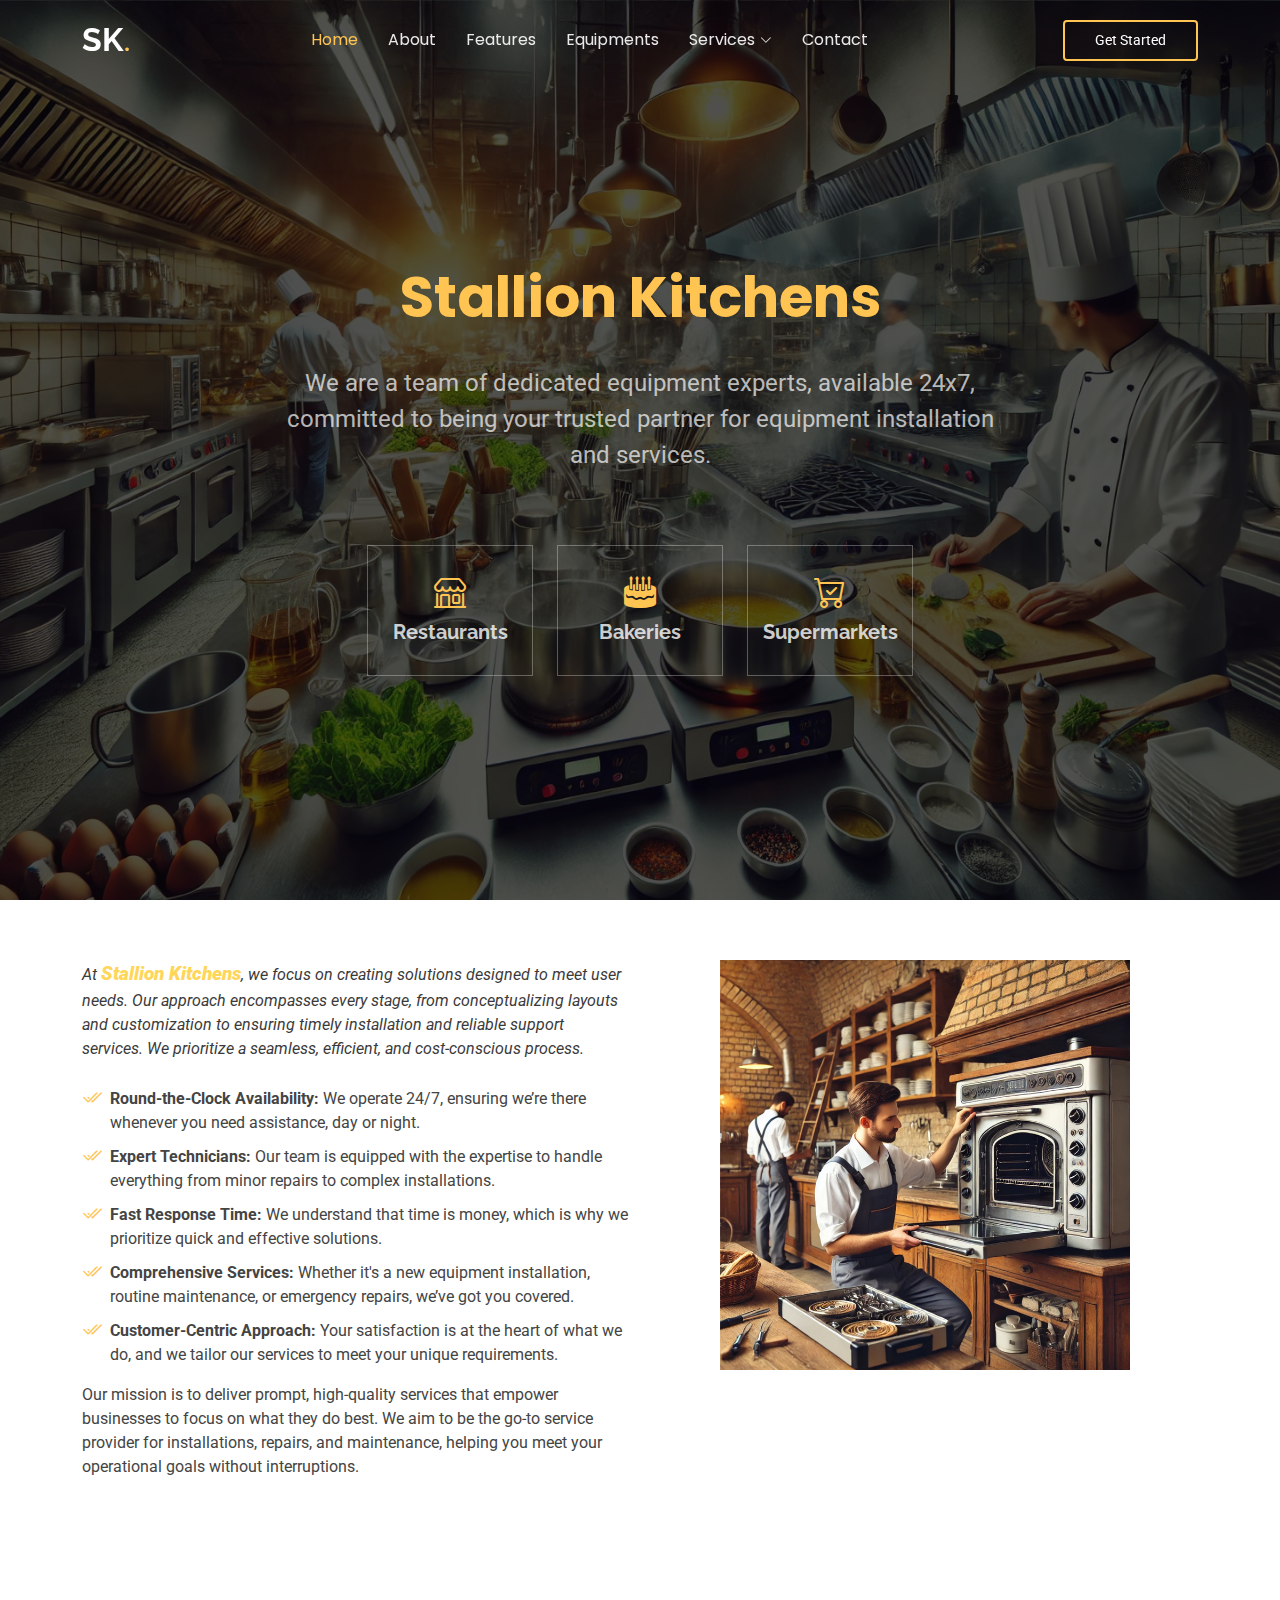
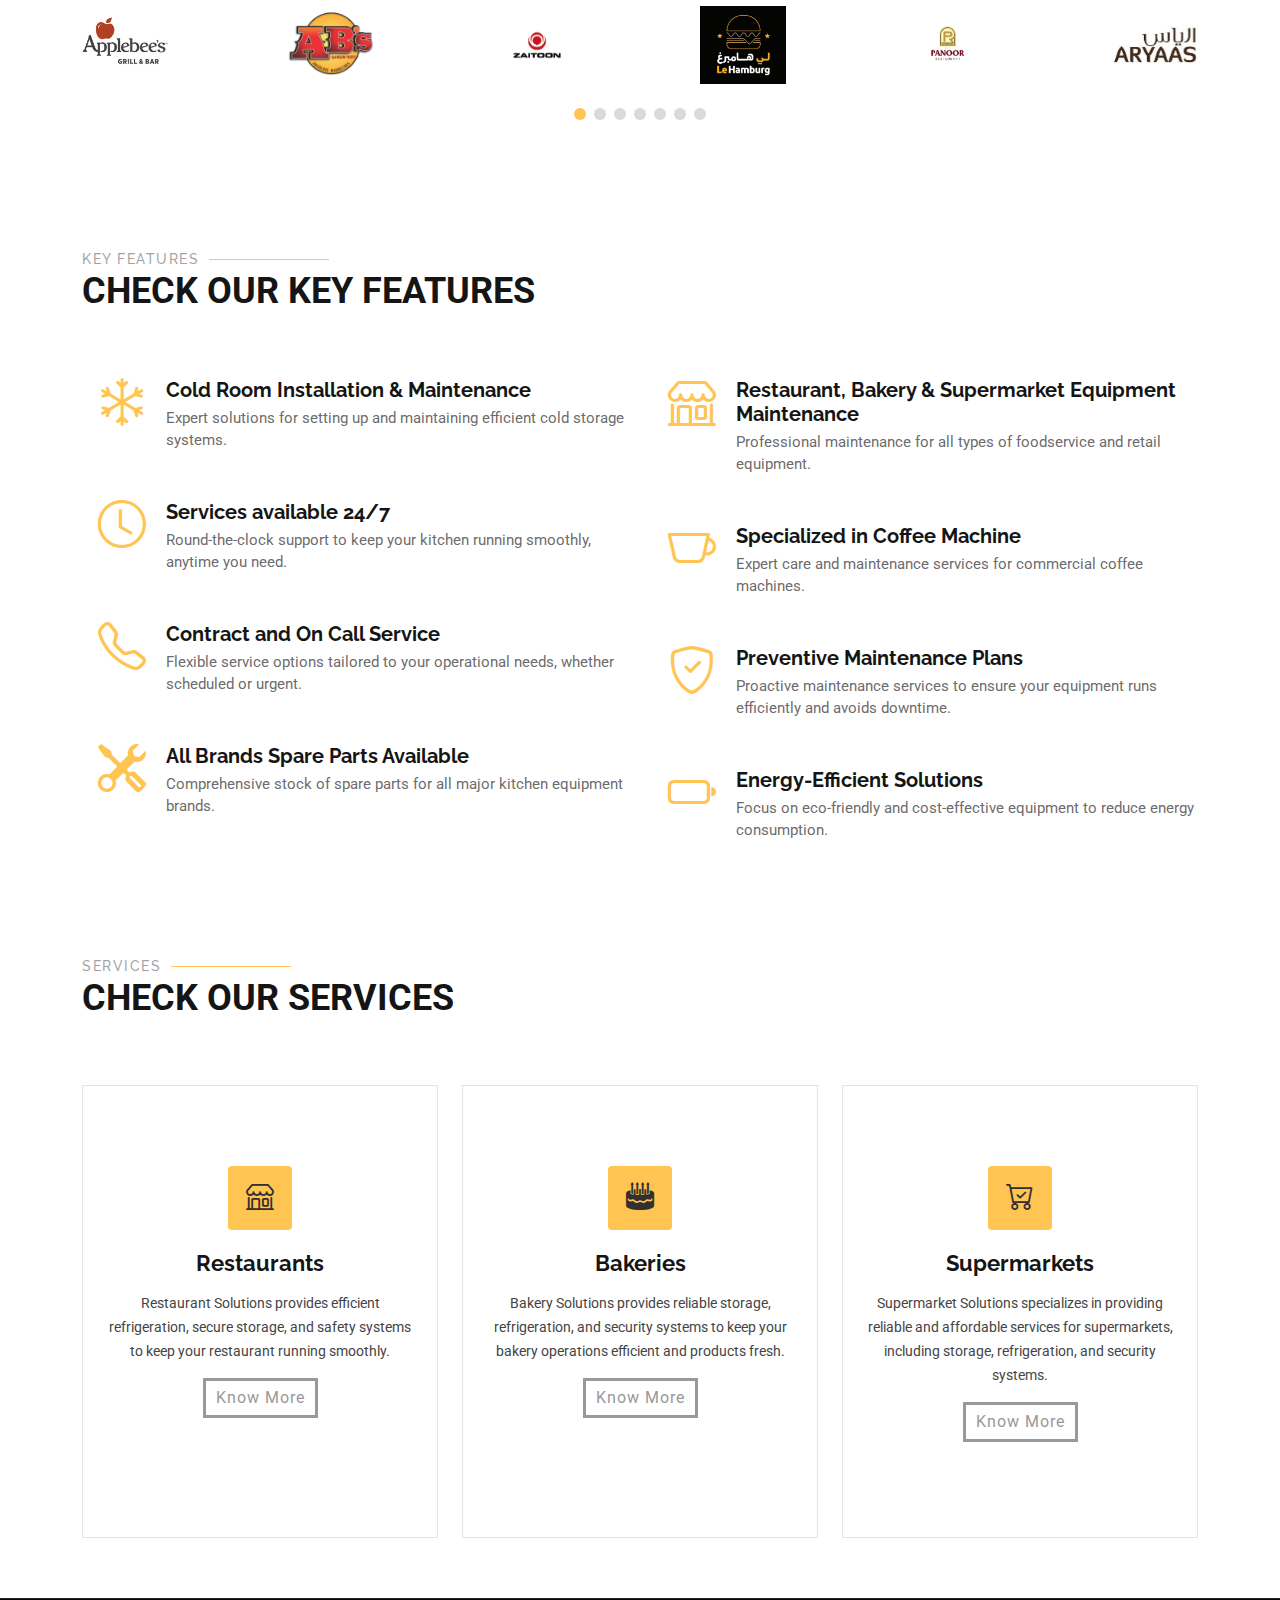
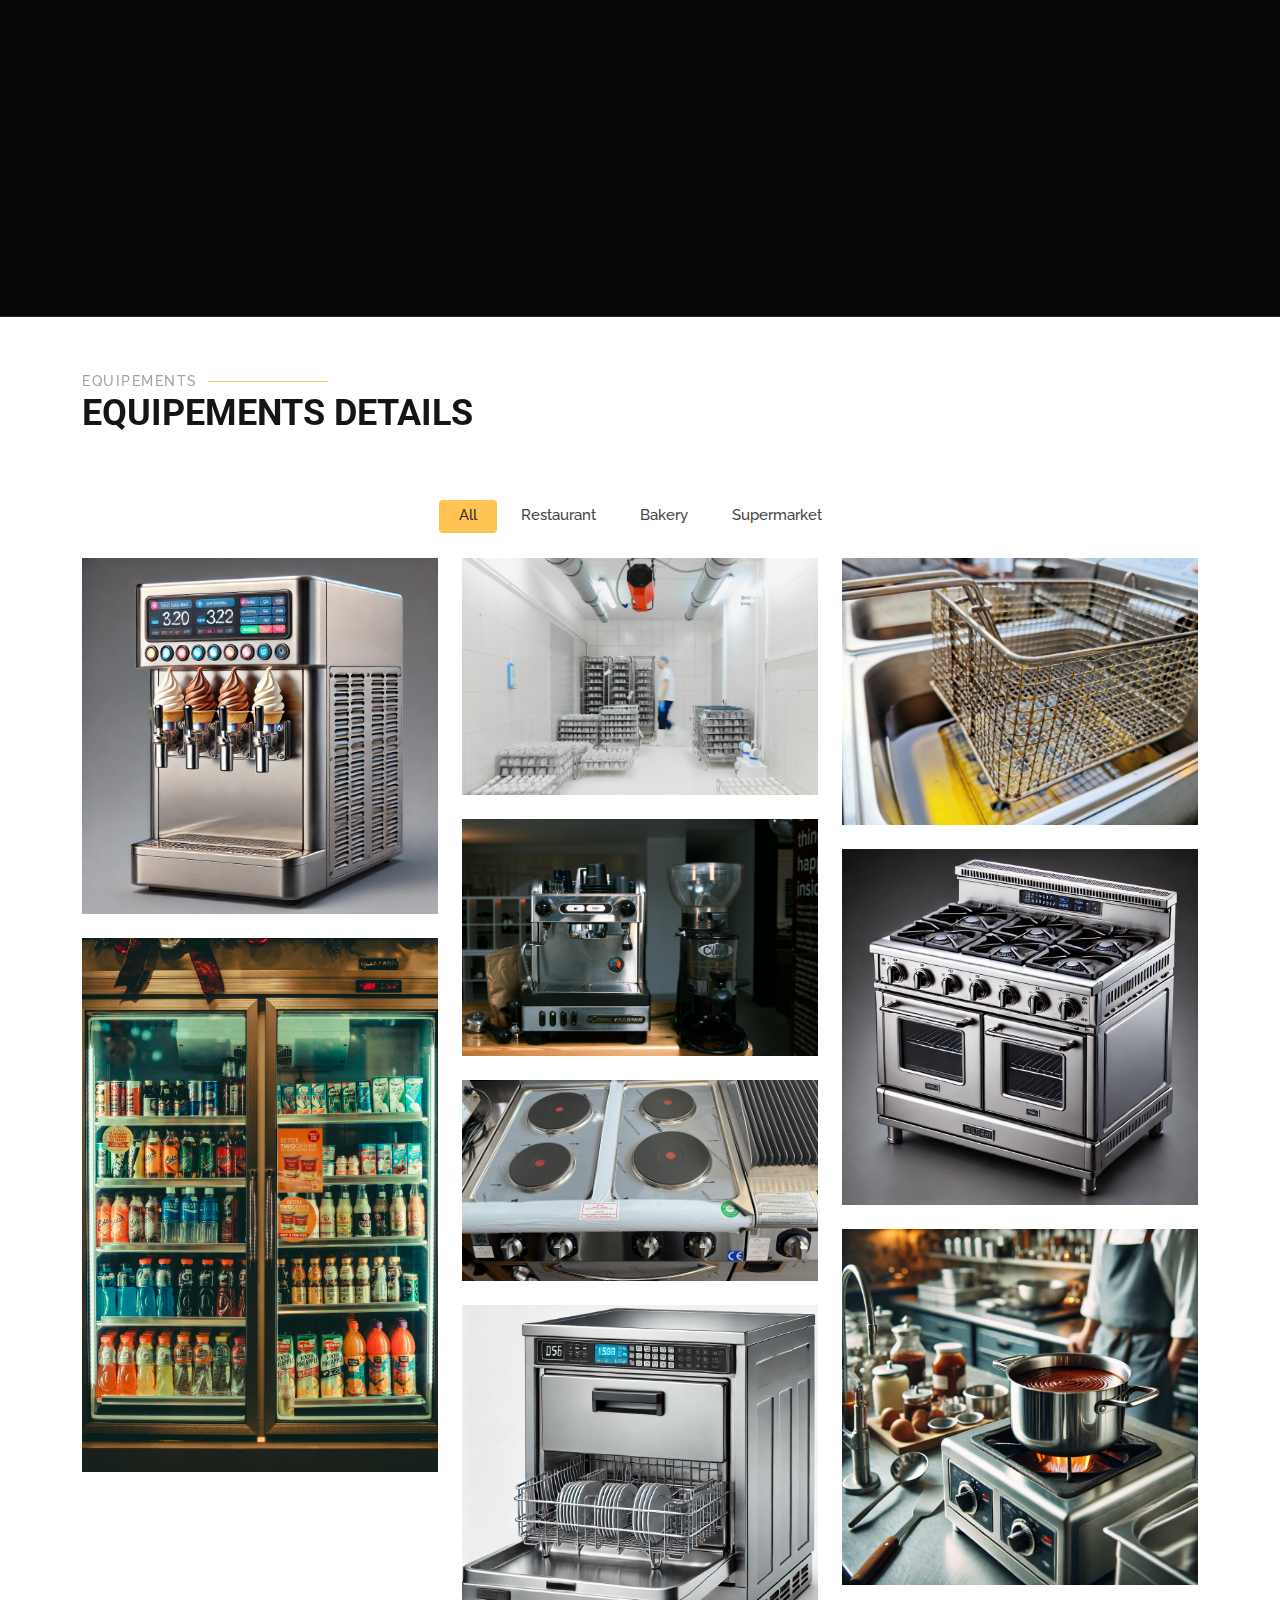
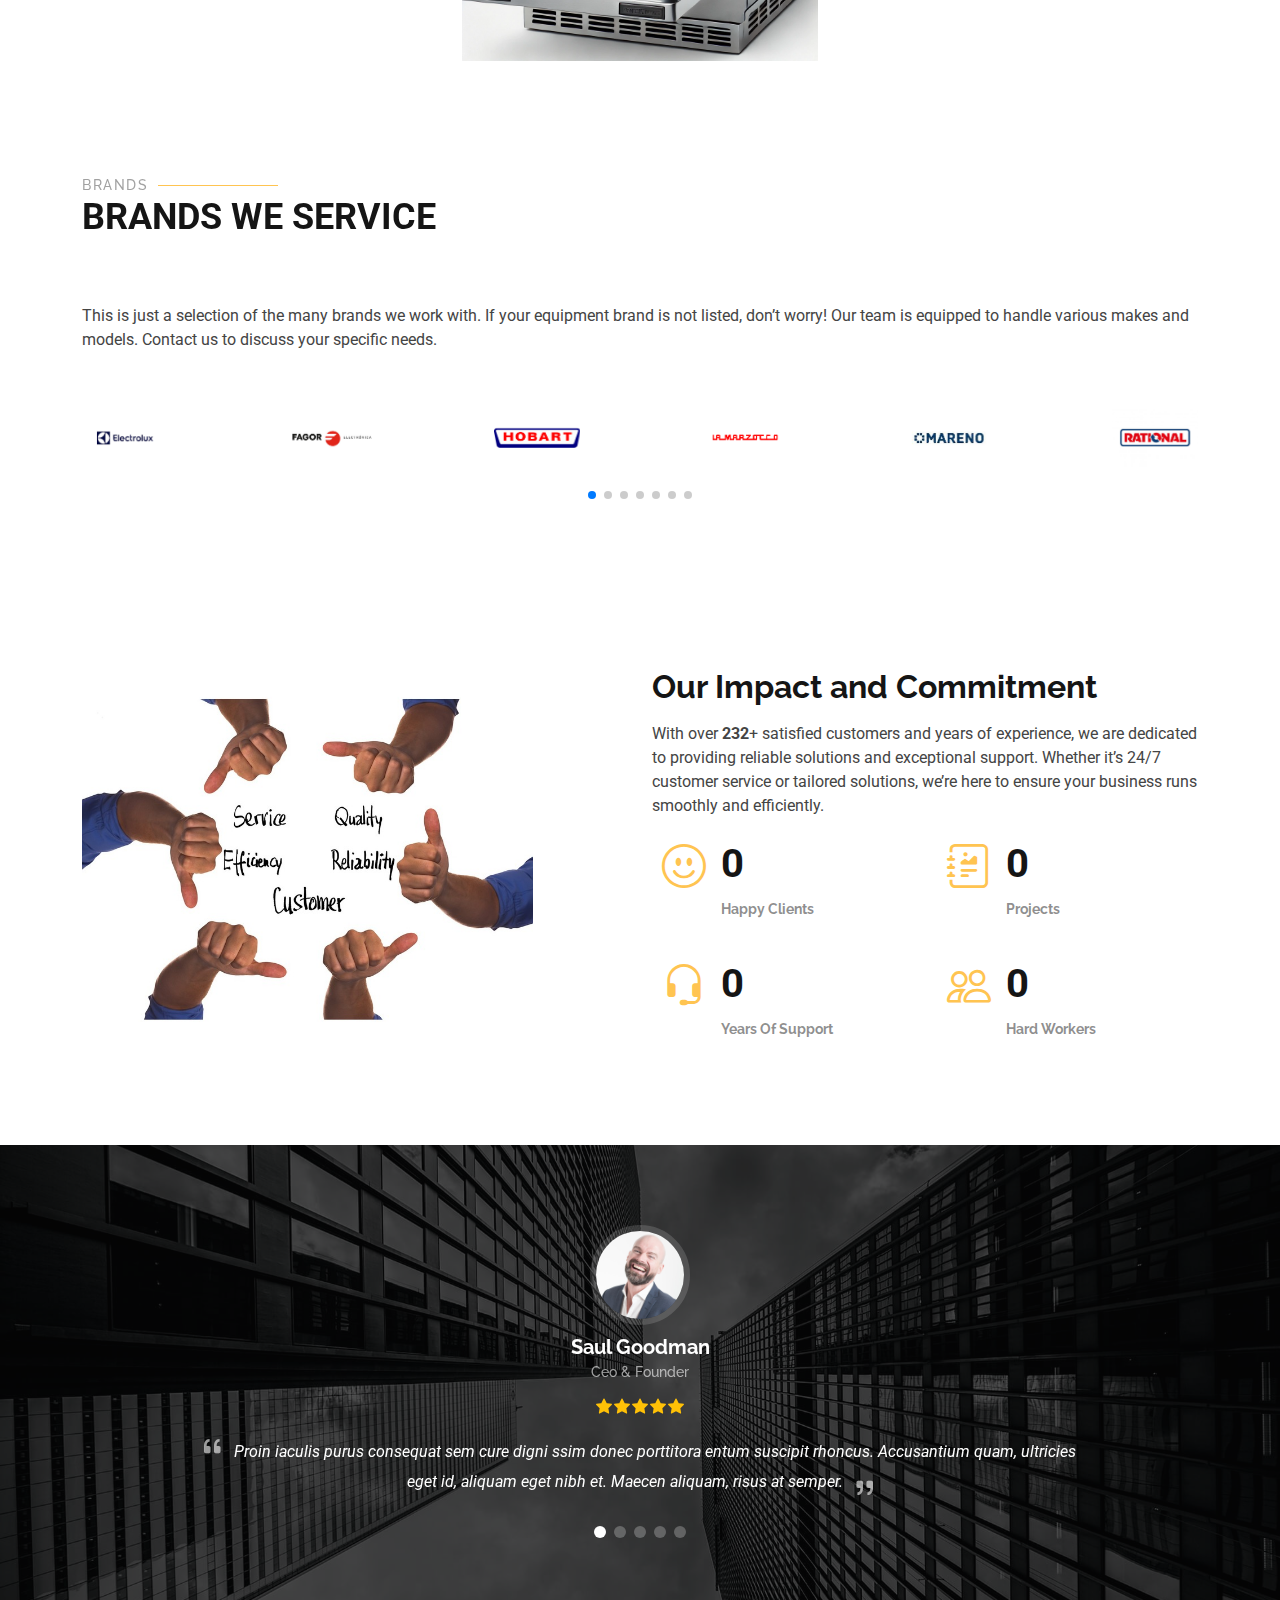
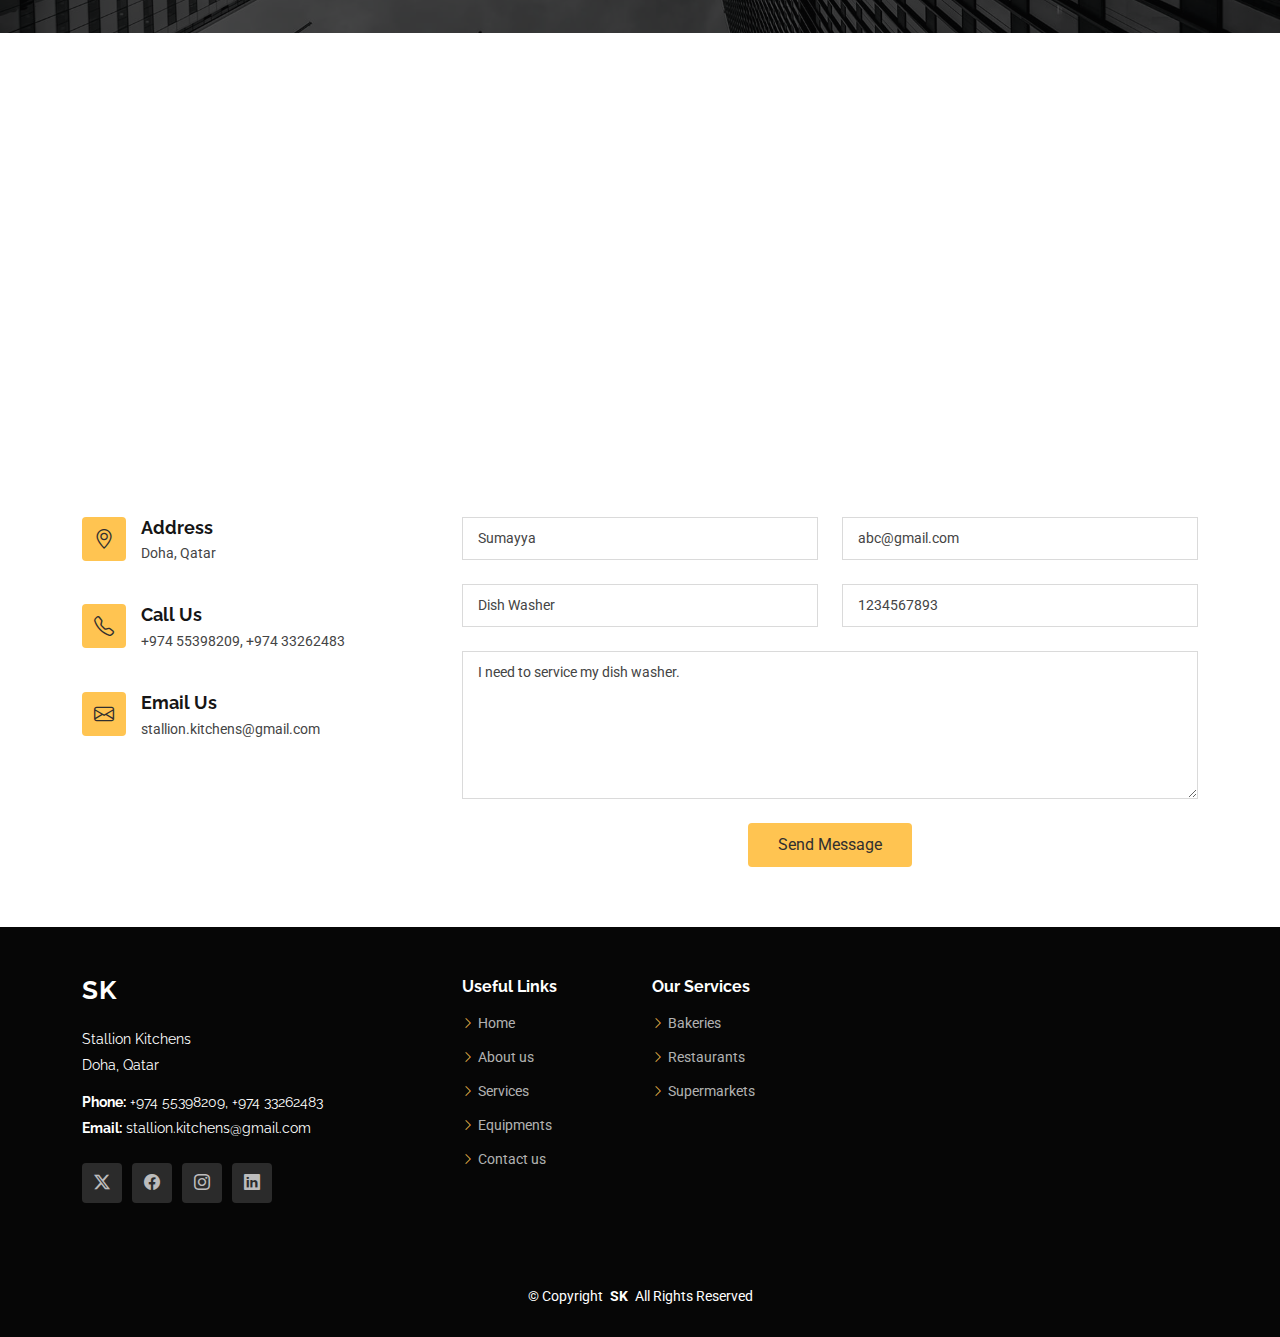
==== commit 97919d70: "Add files via upload" ====
--- a/index.html
+++ b/index.html
@@ -80,39 +80,39 @@
 
       <div class="container">
 
-        <div class="row justify-content-center text-center" data-aos="fade-up" data-aos-delay="50">
+        <div class="row justify-content-center text-center" data-aos-delay="50">
           <div class="col-xl-8 col-lg-8">
             <h2><span>Stallion Kitchens</span></h2><br>
             <p>We are a team of dedicated equipment experts, available 24x7, committed to being your trusted partner for equipment installation and services.</p>
           </div>
         </div>
 
-        <div class="row gy-4 mt-5 justify-content-center" data-aos="fade-up" data-aos-delay="50">
-          <div class="col-xl-2 col-md-4" data-aos="fade-up" data-aos-delay="50">
+        <div class="row gy-4 mt-5 justify-content-center" data-aos-delay="50">
+          <div class="col-xl-2 col-md-4" data-aos-delay="50">
             <div class="icon-box">
               <i class="bi bi-shop"></i>
               <h3><a href="">Restaurants</a></h3>
             </div>
           </div>
-          <div class="col-xl-2 col-md-4" data-aos="fade-up" data-aos-delay="50">
+          <div class="col-xl-2 col-md-4" data-aos-delay="50">
             <div class="icon-box">
               <i class="bi bi-cake2-fill"></i>
               <h3><a href="">Bakeries</a></h3>
             </div>
           </div>
-          <div class="col-xl-2 col-md-4" data-aos="fade-up" data-aos-delay="50">
+          <div class="col-xl-2 col-md-4" data-aos-delay="50">
             <div class="icon-box">
               <i class="bi bi-cart-check"></i>
               <h3><a href="">Supermarkets</a></h3>
             </div>
           </div>
-          <!-- <div class="col-xl-2 col-md-4" data-aos="fade-up" data-aos-delay="600"> -->
+          <!-- <div class="col-xl-2 col-md-4" data-aos-delay="600"> -->
             <!-- <div class="icon-box"> -->
               <!-- <i class="bi bi-card-list"></i> -->
               <!-- <h3><a href="">Magni Dolores</a></h3> -->
             <!-- </div> -->
           <!-- </div> -->
-          <!-- <div class="col-xl-2 col-md-4" data-aos="fade-up" data-aos-delay="700"> -->
+          <!-- <div class="col-xl-2 col-md-4" data-aos-delay="700"> -->
             <!-- <div class="icon-box"> -->
               <!-- <i class="bi bi-gem"></i> -->
               <!-- <h3><a href="">Nemos Enimade</a></h3> -->
@@ -127,7 +127,7 @@
     <!-- About Section -->
     <section id="about" class="about section">
 
-      <div class="container" data-aos="fade-up" data-aos-delay="50">
+      <div class="container" data-aos-delay="50">
 
         <div class="row gy-4">
           <div class="col-lg-6 order-1 order-lg-2">
@@ -162,7 +162,7 @@
     <!-- Clients Section -->
     <section id="clients" class="clients section">
 
-      <div class="container" data-aos="fade-up" data-aos-delay="50">
+      <div class="container" data-aos-delay="50">
 
         <div class="swiper init-swiper">
           <script type="application/json" class="swiper-config">
@@ -199,14 +199,13 @@
             }
           </script>
           <div class="swiper-wrapper align-items-center">
-            <div class="swiper-slide"><img src="assets/img/clients/client-1.png" class="img-fluid" alt=""></div>
-            <div class="swiper-slide"><img src="assets/img/clients/client-2.png" class="img-fluid" alt=""></div>
-            <div class="swiper-slide"><img src="assets/img/clients/client-3.png" class="img-fluid" alt=""></div>
-            <div class="swiper-slide"><img src="assets/img/clients/client-4.png" class="img-fluid" alt=""></div>
-            <div class="swiper-slide"><img src="assets/img/clients/client-5.png" class="img-fluid" alt=""></div>
-            <div class="swiper-slide"><img src="assets/img/clients/client-6.png" class="img-fluid" alt=""></div>
-            <div class="swiper-slide"><img src="assets/img/clients/client-7.png" class="img-fluid" alt=""></div>
-            <div class="swiper-slide"><img src="assets/img/clients/client-8.png" class="img-fluid" alt=""></div>
+            <div class="swiper-slide"><img src="assets/img/clients/applebees.jpg" class="img-fluid" alt=""></div>
+            <div class="swiper-slide"><img src="assets/img/clients/abs-bbq.png" class="img-fluid" alt=""></div>
+            <div class="swiper-slide"><img src="assets/img/clients/zaitoon.png" class="img-fluid" alt=""></div>
+            <div class="swiper-slide"><img src="assets/img/clients/le-hamburg.webp" class="img-fluid" alt=""></div>
+            <div class="swiper-slide"><img src="assets/img/clients/panoor-rest.png" class="img-fluid" alt=""></div>
+            <div class="swiper-slide"><img src="assets/img/clients/aryaas-rest.jpg" class="img-fluid" alt=""></div>
+            <div class="swiper-slide"><img src="assets/img/clients/al-seeb.png" class="img-fluid" alt=""></div>
           </div>
           <div class="swiper-pagination"></div>
         </div>
@@ -219,7 +218,7 @@
     <section id="features" class="features section">
 
 		<!-- Section Title -->
-      <div class="container section-title" data-aos="fade-up">
+      <div class="container section-title">
         <h2>Key Features</h2>
         <p>Check our Key Features</p>
       </div><!-- End Section Title -->
@@ -227,10 +226,10 @@
       <div class="container">
 
         <div class="row gy-4">
-          <!-- <div class="features-image col-lg-6" data-aos="fade-up" data-aos-delay="100"><img src="assets/img/features-bg.jpg" alt=""></div> -->
+          <!-- <div class="features-image col-lg-6" data-aos-delay="100"><img src="assets/img/features-bg.jpg" alt=""></div> -->
           <div class="col-lg-6">
 
-            <div class="features-item d-flex ps-0 ps-lg-3 pt-4 pt-lg-0" data-aos="fade-up" data-aos-delay="0">
+            <div class="features-item d-flex ps-0 ps-lg-3 pt-4 pt-lg-0" data-aos-delay="0">
               <i class="bi bi-snow flex-shrink-0"></i>
               <div>
                 <h4>Cold Room Installation & Maintenance</h4>
@@ -265,7 +264,7 @@
           </div>
 		  <div class="col-lg-6">
 
-            <div class="features-item d-flex ps-0 ps-lg-3 pt-4 pt-lg-0" data-aos="fade-up" data-aos-delay="0">
+            <div class="features-item d-flex ps-0 ps-lg-3 pt-4 pt-lg-0" data-aos-delay="0">
               <i class="bi bi-shop flex-shrink-0"></i>
               <div>
                 <h4>Restaurant, Bakery & Supermarket Equipment Maintenance</h4>
@@ -308,7 +307,7 @@
     <section id="services" class="services section">
 
       <!-- Section Title -->
-      <div class="container section-title" data-aos="fade-up">
+      <div class="container section-title">
         <h2>Services</h2>
         <p>Check our Services</p>
       </div><!-- End Section Title -->
@@ -317,7 +316,7 @@
 
         <div class="row gy-4">
 
-          <div class="col-lg-4 col-md-6" data-aos="fade-up" data-aos-delay="50">
+          <div class="col-lg-4 col-md-6" data-aos-delay="0">
             <div class="service-item position-relative">
               <div class="icon">
                 <i class="bi bi-shop"></i>
@@ -331,7 +330,7 @@
             </div>
           </div><!-- End Service Item -->
 
-          <div class="col-lg-4 col-md-6" data-aos="fade-up" data-aos-delay="50">
+          <div class="col-lg-4 col-md-6" data-aos-delay="0">
             <div class="service-item position-relative">
               <div class="icon">
                 <i class="bi bi-cake2-fill"></i>
@@ -345,7 +344,7 @@
             </div>
           </div><!-- End Service Item -->
 
-          <div class="col-lg-4 col-md-6" data-aos="fade-up" data-aos-delay="50">
+          <div class="col-lg-4 col-md-6" data-aos-delay="0">
             <div class="service-item position-relative">
               <div class="icon">
                 <i class="bi bi-cart-check"></i>
@@ -373,7 +372,7 @@
       <img src="assets/img/cta-bg.jpg" alt="">
 
       <div class="container">
-        <div class="row justify-content-center" data-aos="zoom-in" data-aos-delay="50">
+        <div class="row justify-content-center" data-aos="zoom-in" data-aos-delay="0">
           <div class="col-xl-10">
             <div class="text-center">
               <h3>Why Choose Us?</h3>
@@ -398,7 +397,7 @@
     <section id="equipments" class="features section">
 
       <!-- Section Title -->
-      <div class="container section-title" data-aos="fade-up">
+      <div class="container section-title">
         <h2>Equipements</h2>
         <p>Equipements Details</p>
       </div><!-- End Section Title -->
@@ -407,40 +406,40 @@
 
         <div class="isotope-layout" data-default-filter="*" data-layout="masonry" data-sort="original-order">
 
-          <ul class="features-filters isotope-filters" data-aos="fade-up" data-aos-delay="50">
+          <ul class="features-filters isotope-filters" data-aos-delay="0">
             <li data-filter="*" class="filter-active">All</li>
             <li data-filter=".filter-restaurant">Restaurant</li>
             <li data-filter=".filter-bakery">Bakery</li>
             <li data-filter=".filter-supermarket">Supermarket</li>
           </ul><!-- End features Filters -->
 
-          <div class="row gy-4 isotope-container" data-aos="fade-up" data-aos-delay="50">
+          <div class="row gy-4 isotope-container" data-aos-delay="0">
 
             <div class="col-lg-4 col-md-6 features-item isotope-item filter-bakery">
-              <img src="assets/img/equipments/ice-cream-machine.webp" class="img-fluid" alt="">
+              <img src="assets/img/equipments/restaurant/ice-cream-machine.webp" class="img-fluid" alt="">
               <div class="features-info">
                 <h4>Ice Cream Machine</h4>
                 <!-- <p>Lorem ipsum, dolor sit</p> -->
-                <a href="assets/img/equipments/ice-cream-machine.webp" title="Ice Cream Machine" data-gallery="features-gallery-bakery" class="glightbox preview-link"><i class="bi bi-zoom-in"></i></a>
-                <a href="features-details.html" title="More Details" class="details-link"><i class="bi bi-link-45deg"></i></a>
+                <a href="assets/img/equipments/restaurant/ice-cream-machine.webp" title="Ice Cream Machine" data-gallery="features-gallery-bakery" class="glightbox preview-link"><i class="bi bi-zoom-in"></i></a>
+                <!-- <a href="features-details.html" title="More Details" class="details-link"><i class="bi bi-link-45deg"></i></a> -->
               </div>
             </div><!-- End features Item -->
 
             <div class="col-lg-4 col-md-6 features-item isotope-item filter-supermarket">
-              <img src="assets/img/equipments/walk-in-chillar-cold-room.jpg" class="img-fluid" alt="">
+              <img src="assets/img/equipments/supermarket/walk-in-chillar-cold-room.jpg" class="img-fluid" alt="">
               <div class="features-info">
                 <h4>Walk-in C hillar Cold Room</h4>
-                <a href="assets/img/equipments/walk-in-chillar-cold-room.jpg" title="Walk-in C hillar Cold Room" data-gallery="features-gallery-supermarket" class="glightbox preview-link"><i class="bi bi-zoom-in"></i></a>
-                <a href="features-details.html" title="More Details" class="details-link"><i class="bi bi-link-45deg"></i></a>
+                <a href="assets/img/equipments/supermarket/walk-in-chillar-cold-room.jpg" title="Walk-in C hillar Cold Room" data-gallery="features-gallery-supermarket" class="glightbox preview-link"><i class="bi bi-zoom-in"></i></a>
+                <!-- <a href="features-details.html" title="More Details" class="details-link"><i class="bi bi-link-45deg"></i></a> -->
               </div>
             </div><!-- End features Item -->
 
-            <div class="col-lg-4 col-md-6 features-item isotope-item filter-branding">
+            <div class="col-lg-4 col-md-6 features-item isotope-item filter-restaurant">
               <img src="assets/img/equipments/restaurant/deep-fryer.jpg" class="img-fluid" alt="">
               <div class="features-info">
                 <h4>Deep Fryer</h4>
-                <a href="assets/img/equipments/restaurant/deep-fryer.jpg" title="Deep Fryer" data-gallery="features-gallery-branding" class="glightbox preview-link"><i class="bi bi-zoom-in"></i></a>
-                <a href="features-details.html" title="More Details" class="details-link"><i class="bi bi-link-45deg"></i></a>
+                <a href="assets/img/equipments/restaurant/deep-fryer.jpg" title="Deep Fryer" data-gallery="features-gallery-restaurant" class="glightbox preview-link"><i class="bi bi-zoom-in"></i></a>
+                <!-- <a href="features-details.html" title="More Details" class="details-link"><i class="bi bi-link-45deg"></i></a> -->
               </div>
             </div><!-- End features Item -->
 
@@ -449,7 +448,7 @@
               <div class="features-info">
                 <h4>Coffee Machine</h4>
                 <a href="assets/img/equipments/bakery/coffee-machine.jpg" title="Coffee Machine" data-gallery="features-gallery-bakery" class="glightbox preview-link"><i class="bi bi-zoom-in"></i></a>
-                <a href="features-details.html" title="More Details" class="details-link"><i class="bi bi-link-45deg"></i></a>
+                <!-- <a href="features-details.html" title="More Details" class="details-link"><i class="bi bi-link-45deg"></i></a> -->
               </div>
             </div><!-- End features Item -->
 
@@ -458,7 +457,7 @@
               <div class="features-info">
                 <h4>Cooking Range</h4>
                 <a href="assets/img/equipments/restaurant/cooking-range.webp" title="Cooking Range" data-gallery="features-gallery-restaurant" class="glightbox preview-link"><i class="bi bi-zoom-in"></i></a>
-                <a href="features-details.html" title="More Details" class="details-link"><i class="bi bi-link-45deg"></i></a>
+                <!-- <a href="features-details.html" title="More Details" class="details-link"><i class="bi bi-link-45deg"></i></a> -->
               </div>
             </div><!-- End features Item -->
 
@@ -467,7 +466,7 @@
               <div class="features-info">
                 <h4>Chiller</h4>
                 <a href="assets/img/equipments/supermarket/chiller.jpg" title="Chiller" data-gallery="features-gallery-supermarket" class="glightbox preview-link"><i class="bi bi-zoom-in"></i></a>
-                <a href="features-details.html" title="More Details" class="details-link"><i class="bi bi-link-45deg"></i></a>
+                <!-- <a href="features-details.html" title="More Details" class="details-link"><i class="bi bi-link-45deg"></i></a> -->
               </div>
             </div><!-- End features Item -->
 
@@ -476,7 +475,7 @@
               <div class="features-info">
                 <h4>Hot Plate</h4>
                 <a href="assets/img/equipments/restaurant/hot-plate.jpeg" title="Hot Plate" data-gallery="features-gallery-restaurant" class="glightbox preview-link"><i class="bi bi-zoom-in"></i></a>
-                <a href="features-details.html" title="More Details" class="details-link"><i class="bi bi-link-45deg"></i></a>
+                <!-- <a href="features-details.html" title="More Details" class="details-link"><i class="bi bi-link-45deg"></i></a> -->
               </div>
             </div><!-- End features Item -->
 
@@ -485,7 +484,7 @@
               <div class="features-info">
                 <h4>Bainmarie</h4>
                 <a href="assets/img/equipments/restaurant/bainmarie.webp" title="Bainmarie" data-gallery="features-gallery-restaurant" class="glightbox preview-link"><i class="bi bi-zoom-in"></i></a>
-                <a href="features-details.html" title="More Details" class="details-link"><i class="bi bi-link-45deg"></i></a>
+                <!-- <a href="features-details.html" title="More Details" class="details-link"><i class="bi bi-link-45deg"></i></a> -->
               </div>
             </div><!-- End features Item -->
 
@@ -494,7 +493,7 @@
               <div class="features-info">
                 <h4>Dish Washer</h4>
                 <a href="assets/img/equipments/restaurant/dish-washer.webp" title="Dish Washer" data-gallery="features-gallery-restaurant" class="glightbox preview-link"><i class="bi bi-zoom-in"></i></a>
-                <a href="features-details.html" title="More Details" class="details-link"><i class="bi bi-link-45deg"></i></a>
+                <!-- <a href="features-details.html" title="More Details" class="details-link"><i class="bi bi-link-45deg"></i></a> -->
               </div>
             </div><!-- End features Item -->
 
@@ -504,12 +503,74 @@
 
       </div>
 
-    </section><!-- /features Section -->
+    </section><!-- /features Section --><!-- brands Section -->
+    <section id="brands" class="brands section">
+
+      <div class="container section-title">
+        <h2>Brands</h2>
+        <p>Brands We Service</p>
+      </div>
+
+      <div class="container" data-aos-delay="50" style="padding-top: 0px !important;">
+        <p>
+          This is just a selection of the many brands we work with. If your equipment brand is not listed, don’t worry! 
+          Our team is equipped to handle various makes and models. Contact us to discuss your specific needs.
+        </p>
+        <br>
+        <div class="swiper init-swiper" style="padding-bottom: 30px !important;">
+          <script type="application/json" class="swiper-config">
+            {
+              "loop": true,
+              "speed": 600,
+              "autoplay": {
+                "delay": 5000
+              },
+              "slidesPerView": "auto",
+              "pagination": {
+                "el": ".swiper-pagination",
+                "type": "bullets",
+                "clickable": true
+              },
+              "breakpoints": {
+                "320": {
+                  "slidesPerView": 2,
+                  "spaceBetween": 40
+                },
+                "480": {
+                  "slidesPerView": 3,
+                  "spaceBetween": 60
+                },
+                "640": {
+                  "slidesPerView": 4,
+                  "spaceBetween": 80
+                },
+                "992": {
+                  "slidesPerView": 6,
+                  "spaceBetween": 120
+                }
+              }
+            }
+          </script>
+          <div class="swiper-wrapper align-items-center">
+            <div class="swiper-slide"><img src="assets/img/brands/electrolux.png" class="img-fluid" alt=""></div>
+            <div class="swiper-slide"><img src="assets/img/brands/fagor.jpg" class="img-fluid" alt=""></div>
+            <div class="swiper-slide"><img src="assets/img/brands/hobart.png" class="img-fluid" alt=""></div>
+            <div class="swiper-slide"><img src="assets/img/brands/la-marzocco.png" class="img-fluid" alt=""></div>
+            <div class="swiper-slide"><img src="assets/img/brands/mareno.jpg" class="img-fluid" alt=""></div>
+            <div class="swiper-slide"><img src="assets/img/brands/rational.jpg" class="img-fluid" alt=""></div>
+            <div class="swiper-slide"><img src="assets/img/brands/robot-coupe.png" class="img-fluid" alt=""></div>
+          </div>
+          <div class="swiper-pagination"></div>
+        </div>
+
+      </div>
+
+    </section><!-- /brands Section -->
 
     <!-- Stats Section -->
     <section id="stats" class="stats section">
 
-      <div class="container" data-aos="fade-up" data-aos-delay="50">
+      <div class="container" data-aos-delay="50">
 
         <div class="row gy-4 align-items-center justify-content-between">
 
@@ -583,7 +644,7 @@
 
       <img src="assets/img/testimonials-bg.jpg" class="testimonials-bg" alt="">
 
-      <div class="container" data-aos="fade-up" data-aos-delay="100">
+      <div class="container" data-aos-delay="100">
 
         <div class="swiper init-swiper">
           <script type="application/json" class="swiper-config">
@@ -654,14 +715,14 @@
             <div class="swiper-slide">
               <div class="testimonial-item">
                 <img src="assets/img/testimonials/testimonials-4.jpg" class="testimonial-img" alt="">
-                <h3>Matt Brandon</h3>
+                <h3>مات براندون</h3>
                 <h4>Freelancer</h4>
                 <div class="stars">
                   <i class="bi bi-star-fill"></i><i class="bi bi-star-fill"></i><i class="bi bi-star-fill"></i><i class="bi bi-star-fill"></i><i class="bi bi-star-fill"></i>
                 </div>
                 <p>
                   <i class="bi bi-quote quote-icon-left"></i>
-                  <span>Fugiat enim eram quae cillum dolore dolor amet nulla culpa multos export minim fugiat minim velit minim dolor enim duis veniam ipsum anim magna sunt elit fore quem dolore labore illum veniam.</span>
+                  <span>كانت الخدمة ممتازة وسريعة وموثوقة ومهنية. كان الفريق ودودًا ومتعاونًا، مما جعل العملية برمتها سلسة وخالية من المتاعب. أنا أوصي بهم بشدة.</span>
                   <i class="bi bi-quote quote-icon-right"></i>
                 </p>
               </div>
@@ -704,7 +765,7 @@
 
         <!-- <div class="row gy-4"> -->
 
-          <!-- <div class="col-lg-3 col-md-6 d-flex align-items-stretch" data-aos="fade-up" data-aos-delay="100"> -->
+          <!-- <div class="col-lg-3 col-md-6 d-flex align-items-stretch" data-aos-delay="100"> -->
             <!-- <div class="team-member"> -->
               <!-- <div class="member-img"> -->
                 <!-- <img src="assets/img/team/team-1.jpg" class="img-fluid" alt=""> -->
@@ -722,7 +783,7 @@
             <!-- </div> -->
           <!-- </div><!-- End Team Member --> 
 
-          <!-- <div class="col-lg-3 col-md-6 d-flex align-items-stretch" data-aos="fade-up" data-aos-delay="200"> -->
+          <!-- <div class="col-lg-3 col-md-6 d-flex align-items-stretch" data-aos-delay="200"> -->
             <!-- <div class="team-member"> -->
               <!-- <div class="member-img"> -->
                 <!-- <img src="assets/img/team/team-2.jpg" class="img-fluid" alt=""> -->
@@ -740,7 +801,7 @@
             <!-- </div> -->
           <!-- </div><!-- End Team Member --> 
 
-          <!-- <div class="col-lg-3 col-md-6 d-flex align-items-stretch" data-aos="fade-up" data-aos-delay="300"> -->
+          <!-- <div class="col-lg-3 col-md-6 d-flex align-items-stretch" data-aos-delay="300"> -->
             <!-- <div class="team-member"> -->
               <!-- <div class="member-img"> -->
                 <!-- <img src="assets/img/team/team-3.jpg" class="img-fluid" alt=""> -->
@@ -758,7 +819,7 @@
             <!-- </div> -->
           <!-- </div><!-- End Team Member --> 
 
-          <!-- <div class="col-lg-3 col-md-6 d-flex align-items-stretch" data-aos="fade-up" data-aos-delay="400"> -->
+          <!-- <div class="col-lg-3 col-md-6 d-flex align-items-stretch" data-aos-delay="400"> -->
             <!-- <div class="team-member"> -->
               <!-- <div class="member-img"> -->
                 <!-- <img src="assets/img/team/team-4.jpg" class="img-fluid" alt=""> -->
@@ -791,16 +852,16 @@
         <p>Contact Us</p>
       </div><!-- End Section Title -->
 
-      <div class="container" data-aos="fade-up" data-aos-delay="50">
-
-        <div class="mb-4" data-aos="fade-up" data-aos-delay="50">
+      <div class="container" data-aos-delay="0">
+
+        <div class="mb-4" data-aos-delay="0">
           <iframe style="border:0; width: 100%; height: 270px;" src="https://www.google.com/maps/embed?pb=!1m18!1m12!1m3!1d230886.62907584148!2d51.34718450537622!3d25.283917556740903!2m3!1f0!2f0!3f0!3m2!1i1024!2i768!4f13.1!3m3!1m2!1s0x3e45c534ffdce87f%3A0x44d9319f78cfd4b1!2sDoha%2C%20Qatar!5e0!3m2!1sen!2sin!4v1737475775479!5m2!1sen!2sin" frameborder="0" allowfullscreen="" loading="lazy" referrerpolicy="no-referrer-when-downgrade"></iframe>
         </div><!-- End Google Maps -->
 
         <div class="row gy-4">
 
           <div class="col-lg-4">
-            <div class="info-item d-flex" data-aos="fade-up" data-aos-delay="20">
+            <div class="info-item d-flex" data-aos-delay="0">
               <i class="bi bi-geo-alt flex-shrink-0"></i>
               <div>
                 <h3>Address</h3>
@@ -808,7 +869,7 @@
               </div>
             </div><!-- End Info Item -->
 
-            <div class="info-item d-flex" data-aos="fade-up" data-aos-delay="20">
+            <div class="info-item d-flex" data-aos-delay="0">
               <i class="bi bi-telephone flex-shrink-0"></i>
               <div>
                 <h3>Call Us</h3>
@@ -816,7 +877,7 @@
               </div>
             </div><!-- End Info Item -->
 
-            <div class="info-item d-flex" data-aos="fade-up" data-aos-delay="20">
+            <div class="info-item d-flex" data-aos-delay="0">
               <i class="bi bi-envelope flex-shrink-0"></i>
               <div>
                 <h3>Email Us</h3>
@@ -827,23 +888,27 @@
           </div>
 
           <div class="col-lg-8">
-            <form action="forms/contact.php" method="post" class="php-email-form" data-aos="fade-up" data-aos-delay="20">
+            <form action="TEST/test-sk.php" method="post" class="php-email-form" data-aos-delay="0">
               <div class="row gy-4">
 
                 <div class="col-md-6">
-                  <input type="text" autocomplete="off" name="name" class="form-control" placeholder="Your Name" required="">
+                  <input type="text" autocomplete="off" name="name" class="form-control" placeholder="Your Name" required="" value="Sumayya">
                 </div>
 
                 <div class="col-md-6 ">
-                  <input type="email" autocomplete="off" class="form-control" name="email" placeholder="Your Email" required="">
+                  <input type="email" autocomplete="off" class="form-control" name="email" placeholder="Your Email" required="" value="abc@gmail.com">
+                </div>
+
+                <div class="col-md-6">
+                  <input type="text" autocomplete="off" name="equipment" class="form-control" placeholder="Equipment Name" required="" value="Dish Washer">
+                </div>
+
+                <div class="col-md-6 ">
+                  <input type="text" autocomplete="off" class="form-control" name="phone" placeholder="Your Phone" required="" value="1234567893">
                 </div>
 
                 <div class="col-md-12">
-                  <input type="text" autocomplete="off" class="form-control" name="subject" placeholder="Subject" required="">
-                </div>
-
-                <div class="col-md-12">
-                  <textarea class="form-control" autocomplete="off" name="message" rows="6" placeholder="Message" required=""></textarea>
+                  <textarea class="form-control" autocomplete="off" name="message" rows="6" placeholder="Message" required="">I need to service my dish washer.</textarea>
                 </div>
 
                 <div class="col-md-12 text-center">
--- a/assets/css/main.css
+++ b/assets/css/main.css
@@ -970,9 +970,9 @@
 # Clients Section
 --------------------------------------------------------------*/
 .clients .swiper-slide img {
-  opacity: 0.5;
+  /* opacity: 0.5; */
   transition: 0.3s;
-  filter: grayscale(100);
+  /* filter: grayscale(100); */
   
   width:642px;
 }
@@ -1152,16 +1152,16 @@
 }
 
 /*--------------------------------------------------------------
-# Portfolio Section
---------------------------------------------------------------*/
-.portfolio .portfolio-filters {
+# features Section
+--------------------------------------------------------------*/
+.features .features-filters {
   padding: 0;
   margin: 0 auto 20px auto;
   list-style: none;
   text-align: center;
 }
 
-.portfolio .portfolio-filters li {
+.features .features-filters li {
   cursor: pointer;
   display: inline-block;
   padding: 8px 20px 10px 20px;
@@ -1175,33 +1175,33 @@
   font-family: var(--heading-font);
 }
 
-.portfolio .portfolio-filters li:hover,
-.portfolio .portfolio-filters li.filter-active {
+.features .features-filters li:hover,
+.features .features-filters li.filter-active {
   color: var(--contrast-color);
   background-color: var(--accent-color);
 }
 
-.portfolio .portfolio-filters li:first-child {
+.features .features-filters li:first-child {
   margin-left: 0;
 }
 
-.portfolio .portfolio-filters li:last-child {
+.features .features-filters li:last-child {
   margin-right: 0;
 }
 
 @media (max-width: 575px) {
-  .portfolio .portfolio-filters li {
+  .features .features-filters li {
     font-size: 14px;
     margin: 0 0 10px 0;
   }
 }
 
-.portfolio .portfolio-item {
+.features .features-item {
   position: relative;
   overflow: hidden;
 }
 
-.portfolio .portfolio-item .portfolio-info {
+.features .features-item .features-info {
   opacity: 0;
   position: absolute;
   left: 12px;
@@ -1213,21 +1213,21 @@
   padding: 15px;
 }
 
-.portfolio .portfolio-item .portfolio-info h4 {
+.features .features-item .features-info h4 {
   font-size: 18px;
   font-weight: 600;
   padding-right: 50px;
 }
 
-.portfolio .portfolio-item .portfolio-info p {
+.features .features-item .features-info p {
   color: color-mix(in srgb, var(--default-color), transparent 30%);
   font-size: 14px;
   margin-bottom: 0;
   padding-right: 50px;
 }
 
-.portfolio .portfolio-item .portfolio-info .preview-link,
-.portfolio .portfolio-item .portfolio-info .details-link {
+.features .features-item .features-info .preview-link,
+.features .features-item .features-info .details-link {
   position: absolute;
   right: 50px;
   font-size: 24px;
@@ -1237,17 +1237,17 @@
   line-height: 0;
 }
 
-.portfolio .portfolio-item .portfolio-info .preview-link:hover,
-.portfolio .portfolio-item .portfolio-info .details-link:hover {
+.features .features-item .features-info .preview-link:hover,
+.features .features-item .features-info .details-link:hover {
   color: var(--accent-color);
 }
 
-.portfolio .portfolio-item .portfolio-info .details-link {
+.features .features-item .features-info .details-link {
   right: 14px;
   font-size: 28px;
 }
 
-.portfolio .portfolio-item:hover .portfolio-info {
+.features .features-item:hover .features-info {
   opacity: 1;
   bottom: 0;
 }
@@ -1550,35 +1550,35 @@
 }
 
 /*--------------------------------------------------------------
-# Portfolio Details Section
---------------------------------------------------------------*/
-.portfolio-details .portfolio-details-slider img {
+# features Details Section
+--------------------------------------------------------------*/
+.features-details .features-details-slider img {
   width: 100%;
 }
 
-.portfolio-details .portfolio-details-slider .swiper-pagination {
+.features-details .features-details-slider .swiper-pagination {
   margin-top: 20px;
   position: relative;
 }
 
-.portfolio-details .portfolio-details-slider .swiper-pagination .swiper-pagination-bullet {
+.features-details .features-details-slider .swiper-pagination .swiper-pagination-bullet {
   width: 12px;
   height: 12px;
   background-color: color-mix(in srgb, var(--default-color), transparent 85%);
   opacity: 1;
 }
 
-.portfolio-details .portfolio-details-slider .swiper-pagination .swiper-pagination-bullet-active {
+.features-details .features-details-slider .swiper-pagination .swiper-pagination-bullet-active {
   background-color: var(--accent-color);
 }
 
-.portfolio-details .portfolio-info {
+.features-details .features-info {
   background-color: var(--surface-color);
   padding: 30px;
   box-shadow: 0px 0 30px rgba(0, 0, 0, 0.1);
 }
 
-.portfolio-details .portfolio-info h3 {
+.features-details .features-info h3 {
   font-size: 22px;
   font-weight: 700;
   margin-bottom: 20px;
@@ -1586,27 +1586,27 @@
   border-bottom: 1px solid color-mix(in srgb, var(--default-color), transparent 85%);
 }
 
-.portfolio-details .portfolio-info ul {
+.features-details .features-info ul {
   list-style: none;
   padding: 0;
   font-size: 15px;
 }
 
-.portfolio-details .portfolio-info ul li+li {
+.features-details .features-info ul li+li {
   margin-top: 10px;
 }
 
-.portfolio-details .portfolio-description {
+.features-details .features-description {
   padding-top: 30px;
 }
 
-.portfolio-details .portfolio-description h2 {
+.features-details .features-description h2 {
   font-size: 26px;
   font-weight: 700;
   margin-bottom: 20px;
 }
 
-.portfolio-details .portfolio-description p {
+.features-details .features-description p {
   padding: 0;
   color: color-mix(in srgb, var(--default-color), transparent 30%);
 }
@@ -1748,9 +1748,9 @@
 /*--------------------------------------------------------------
 # Starter Section Section
 --------------------------------------------------------------*/
-.starter-section {
-  /* Add your styles here */
-}
+/*.starter-section {
+  
+}*/
 .btn-read-more {
     position: relative;
     display: inline-block;
@@ -1825,4 +1825,4 @@
 
 /*.accordion > input[type="checkbox"]:checked ~ .handle label:before {
   content: "\f280";
-}*/
+}*/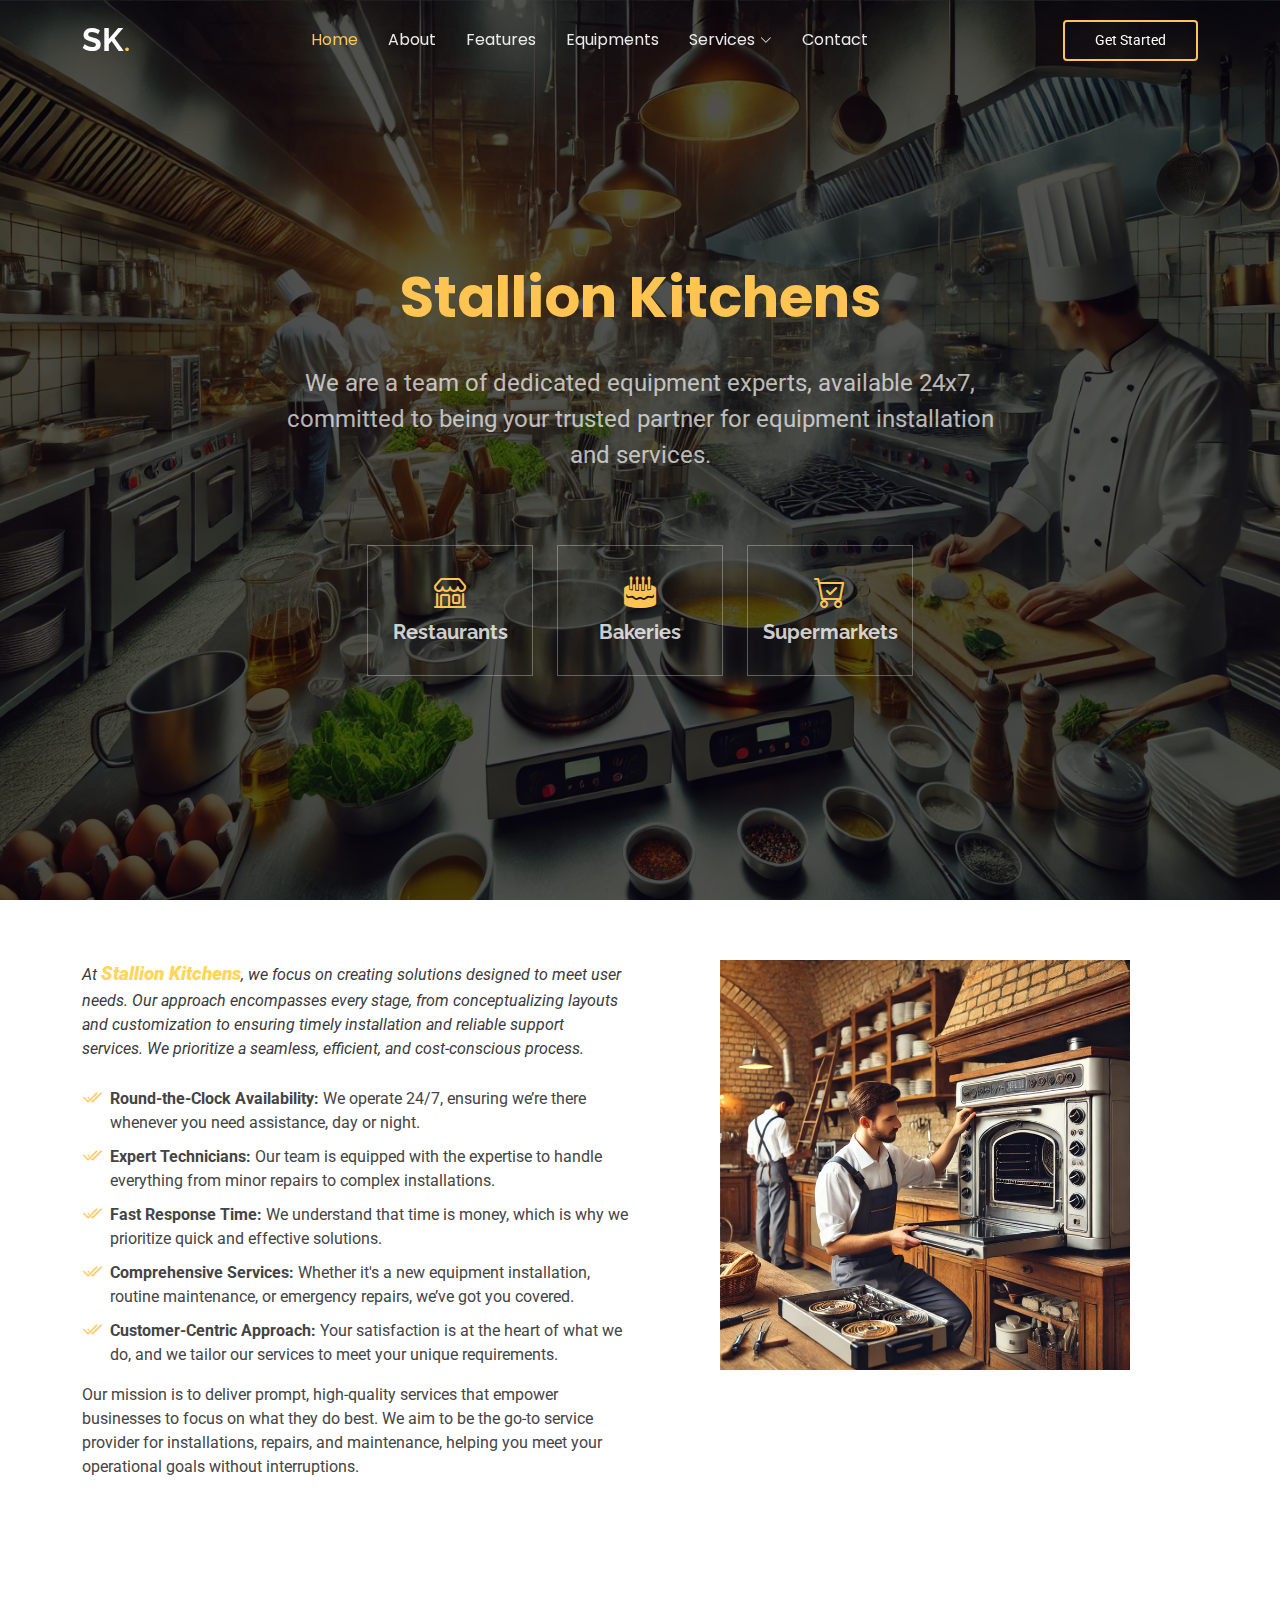
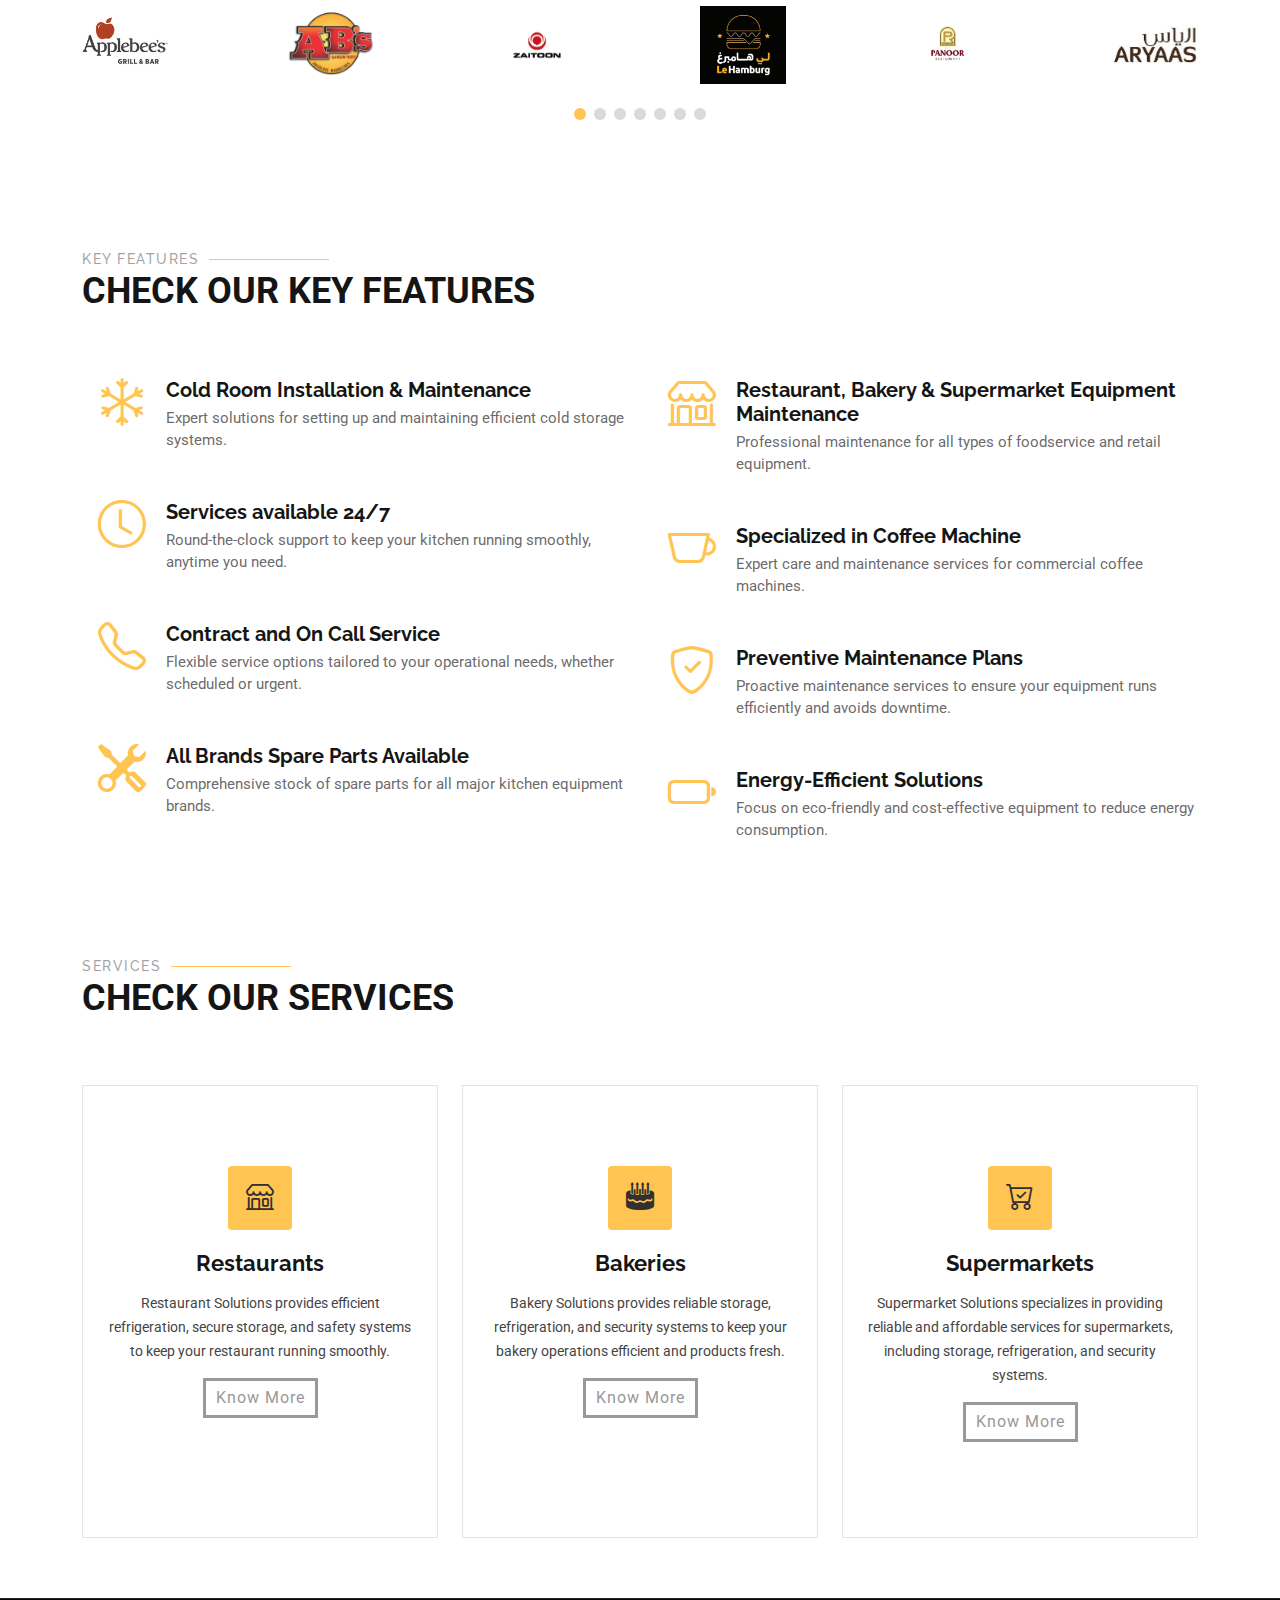
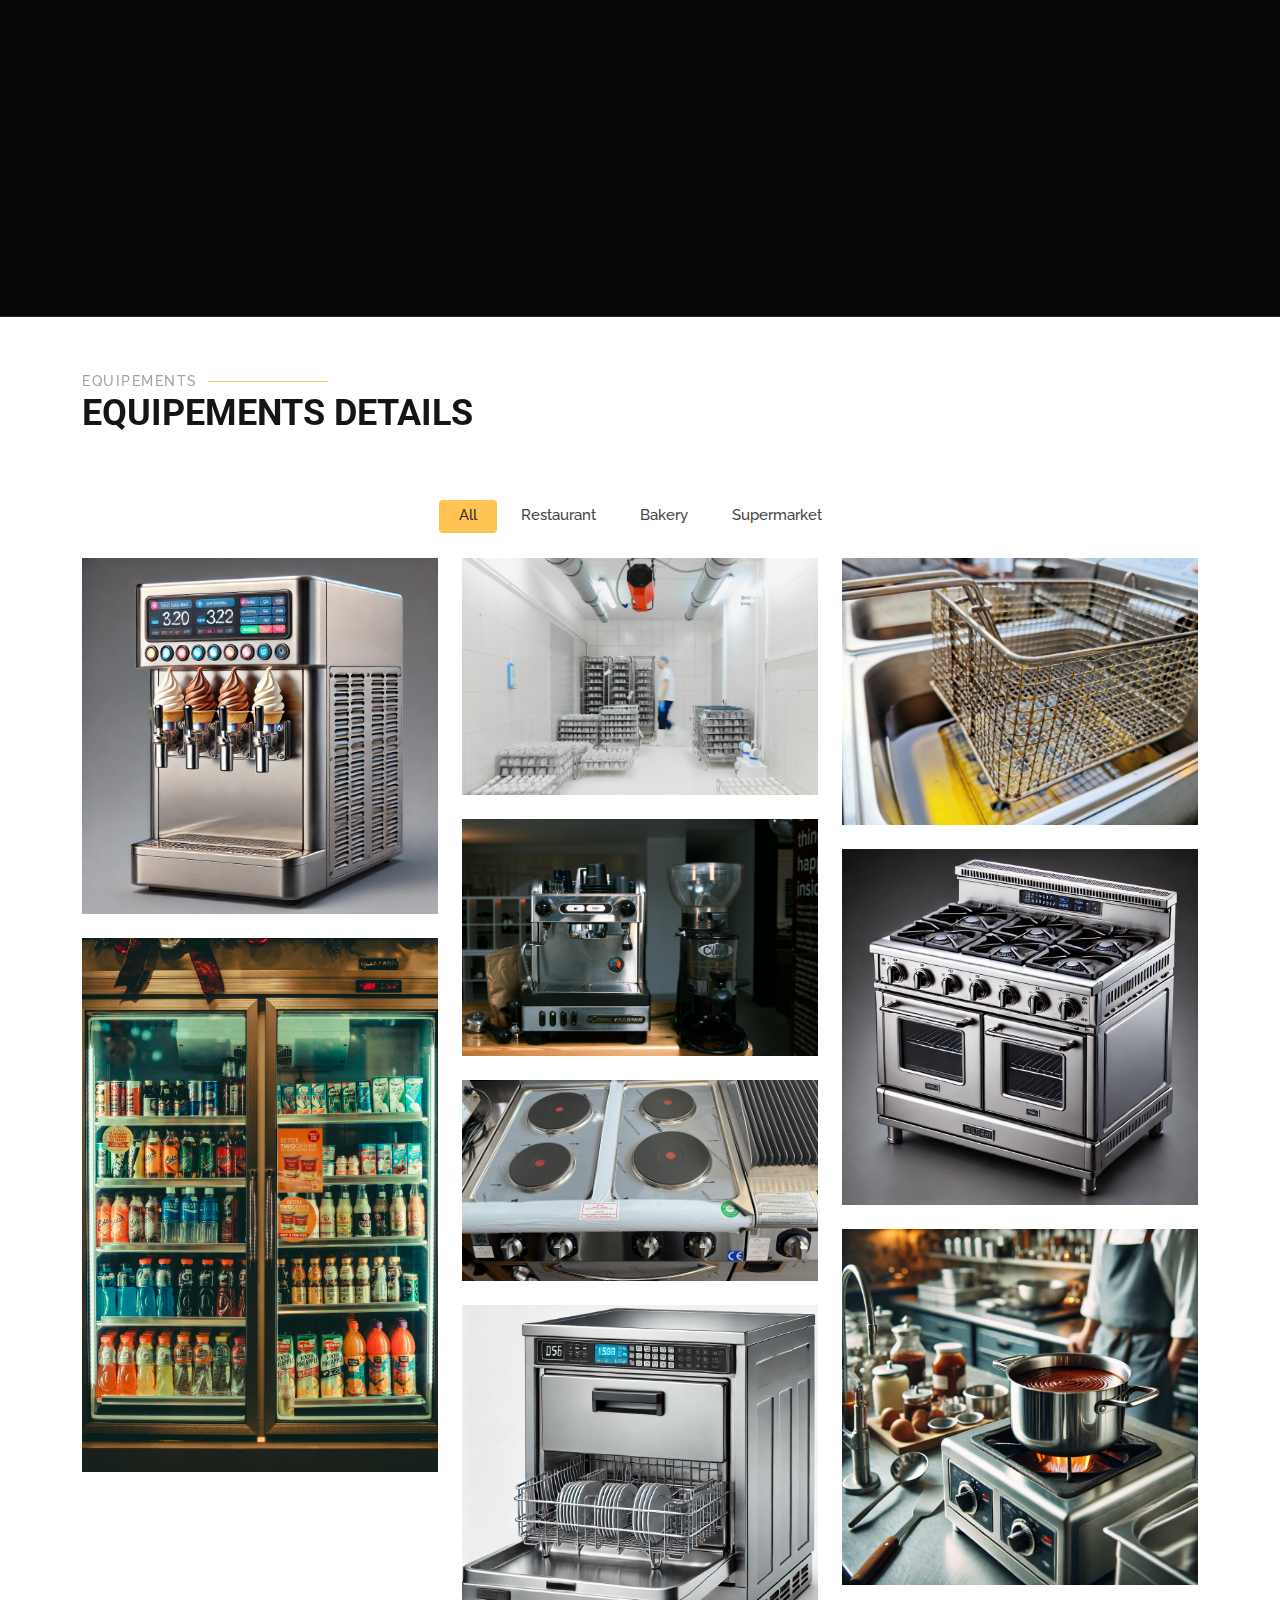
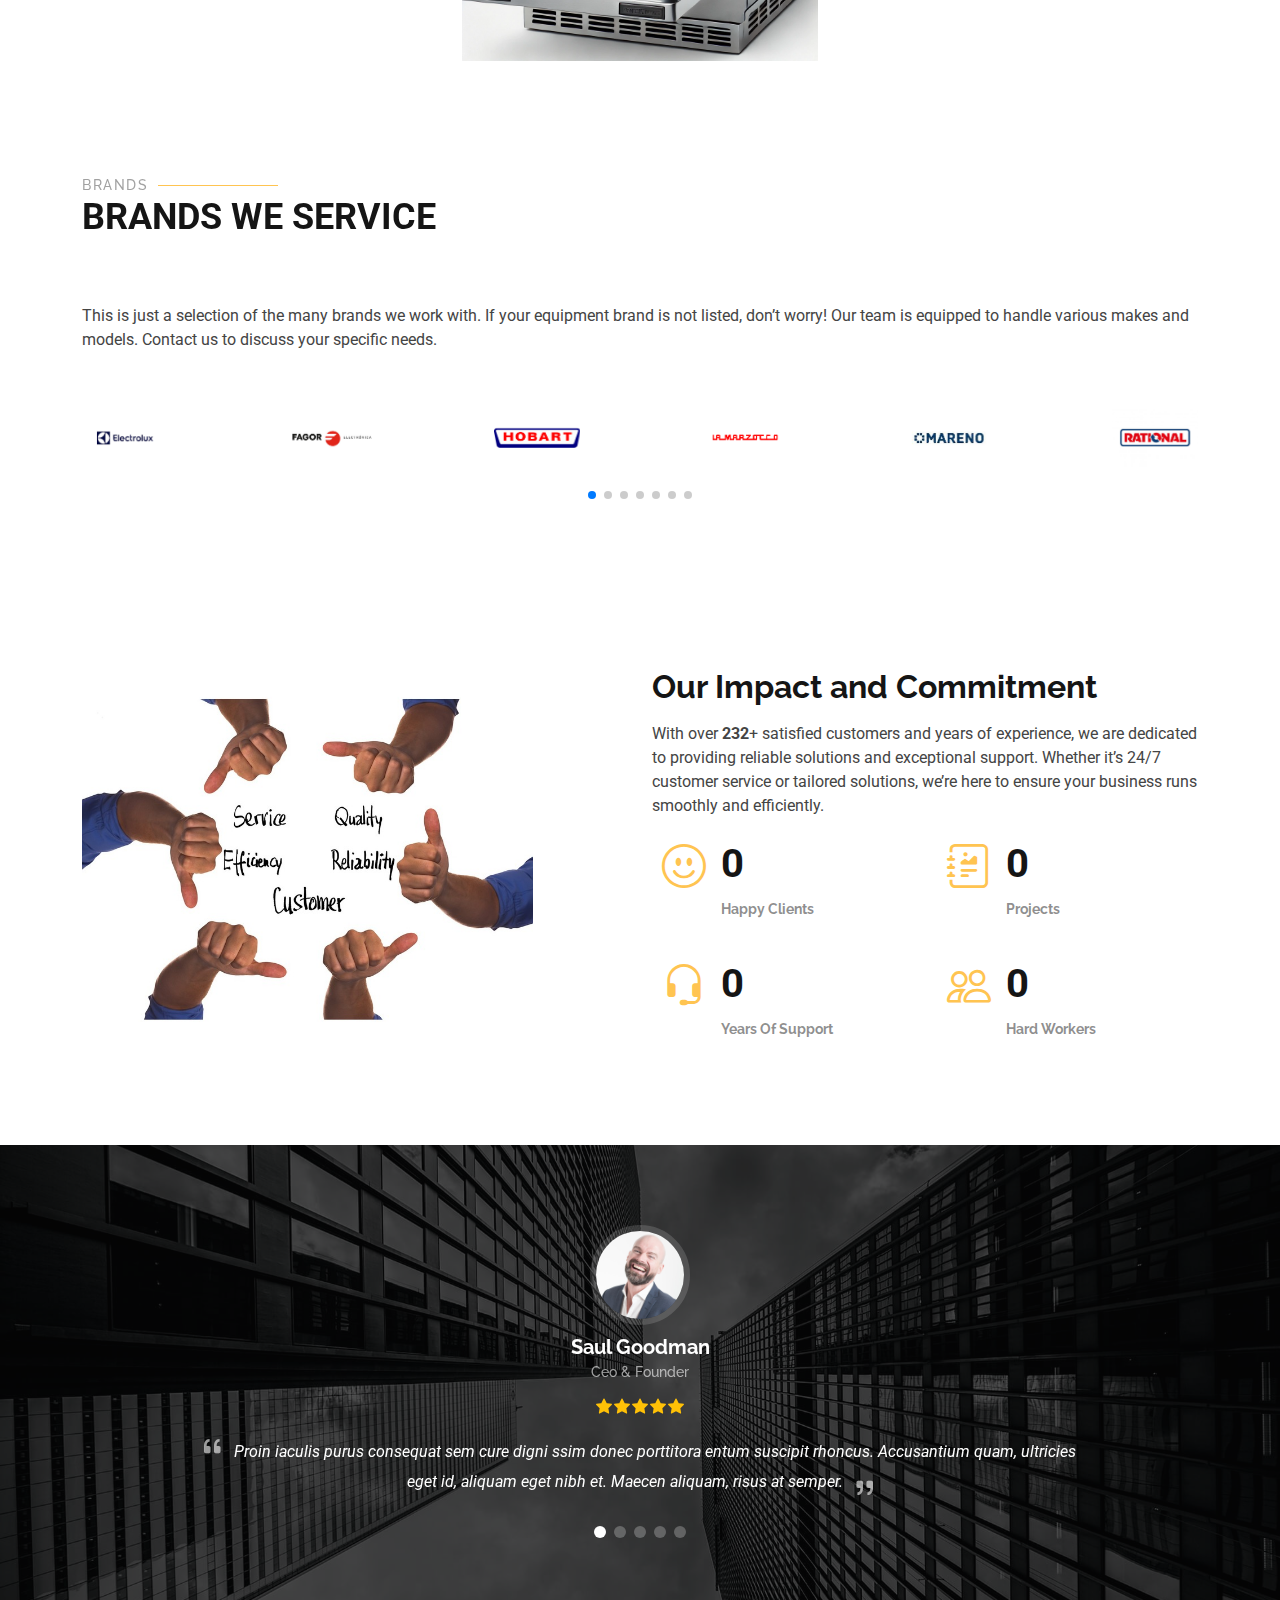
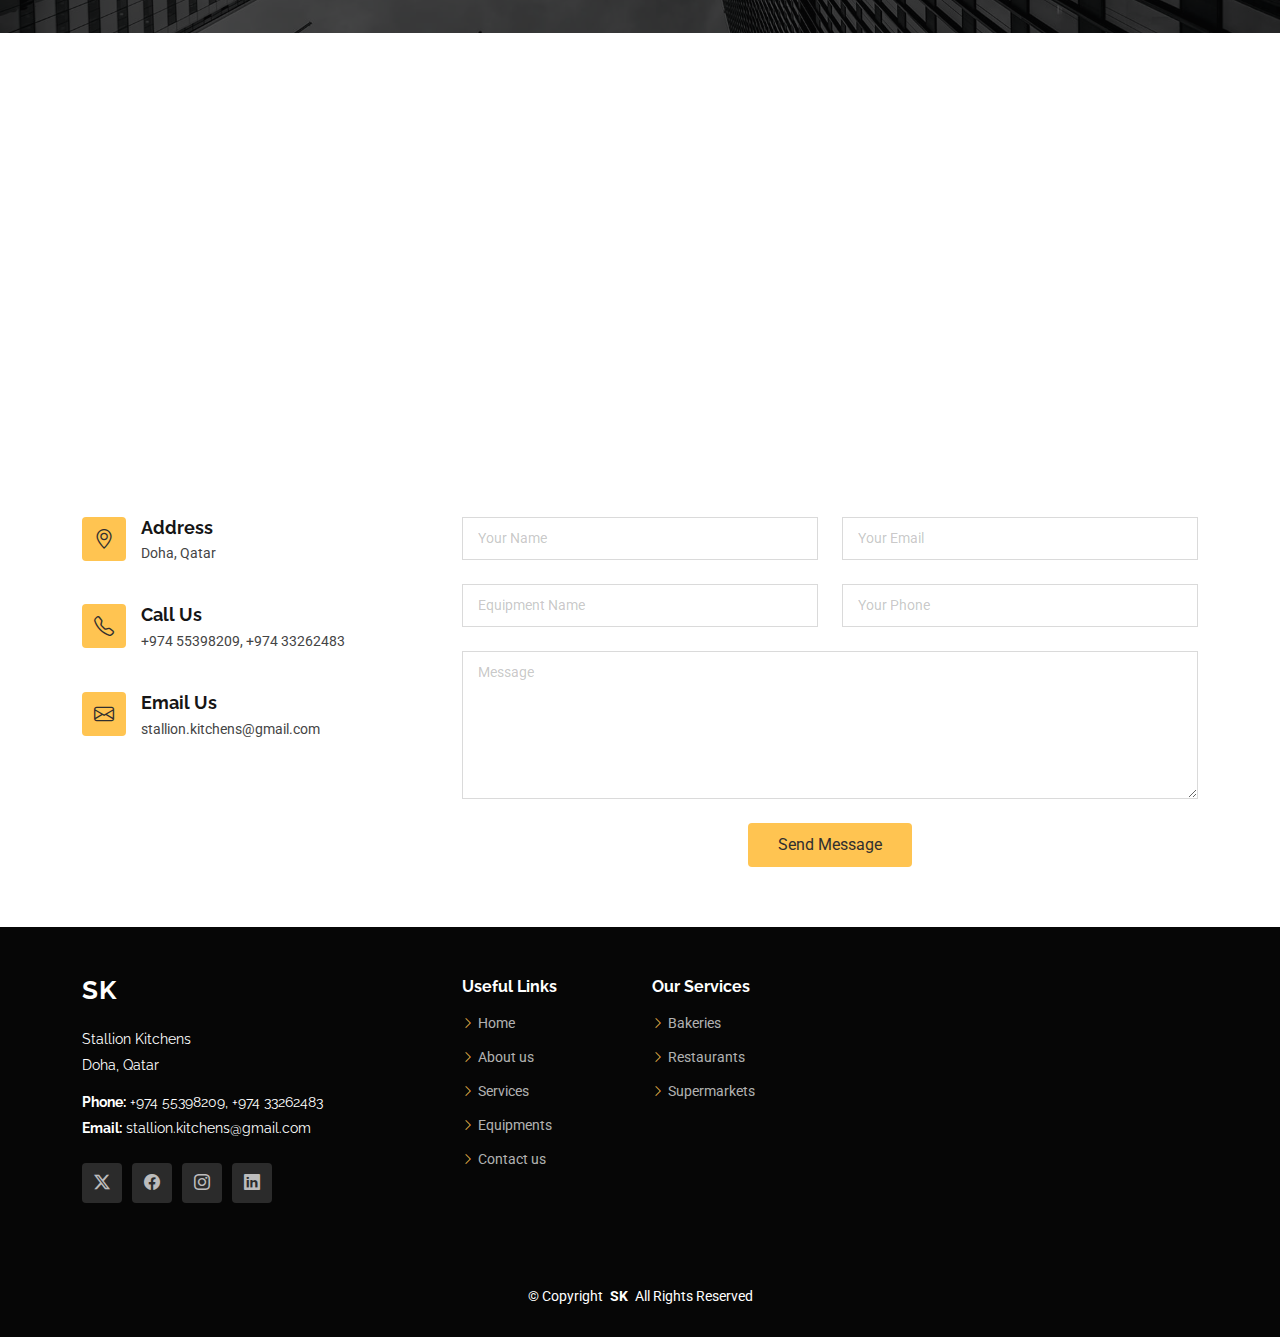
==== commit a1340c34: "Update index.html" ====
--- a/index.html
+++ b/index.html
@@ -892,23 +892,23 @@
               <div class="row gy-4">
 
                 <div class="col-md-6">
-                  <input type="text" autocomplete="off" name="name" class="form-control" placeholder="Your Name" required="" value="Sumayya">
+                  <input type="text" autocomplete="off" name="name" class="form-control" placeholder="Your Name" required="">
                 </div>
 
                 <div class="col-md-6 ">
-                  <input type="email" autocomplete="off" class="form-control" name="email" placeholder="Your Email" required="" value="abc@gmail.com">
+                  <input type="email" autocomplete="off" class="form-control" name="email" placeholder="Your Email" required="">
                 </div>
 
                 <div class="col-md-6">
-                  <input type="text" autocomplete="off" name="equipment" class="form-control" placeholder="Equipment Name" required="" value="Dish Washer">
+                  <input type="text" autocomplete="off" name="equipment" class="form-control" placeholder="Equipment Name" required="">
                 </div>
 
                 <div class="col-md-6 ">
-                  <input type="text" autocomplete="off" class="form-control" name="phone" placeholder="Your Phone" required="" value="1234567893">
+                  <input type="text" autocomplete="off" class="form-control" name="phone" placeholder="Your Phone" required="">
                 </div>
 
                 <div class="col-md-12">
-                  <textarea class="form-control" autocomplete="off" name="message" rows="6" placeholder="Message" required="">I need to service my dish washer.</textarea>
+                  <textarea class="form-control" autocomplete="off" name="message" rows="6" placeholder="Message" required=""></textarea>
                 </div>
 
                 <div class="col-md-12 text-center">
@@ -1021,4 +1021,4 @@
 
 </body>
 
-</html>+</html>
